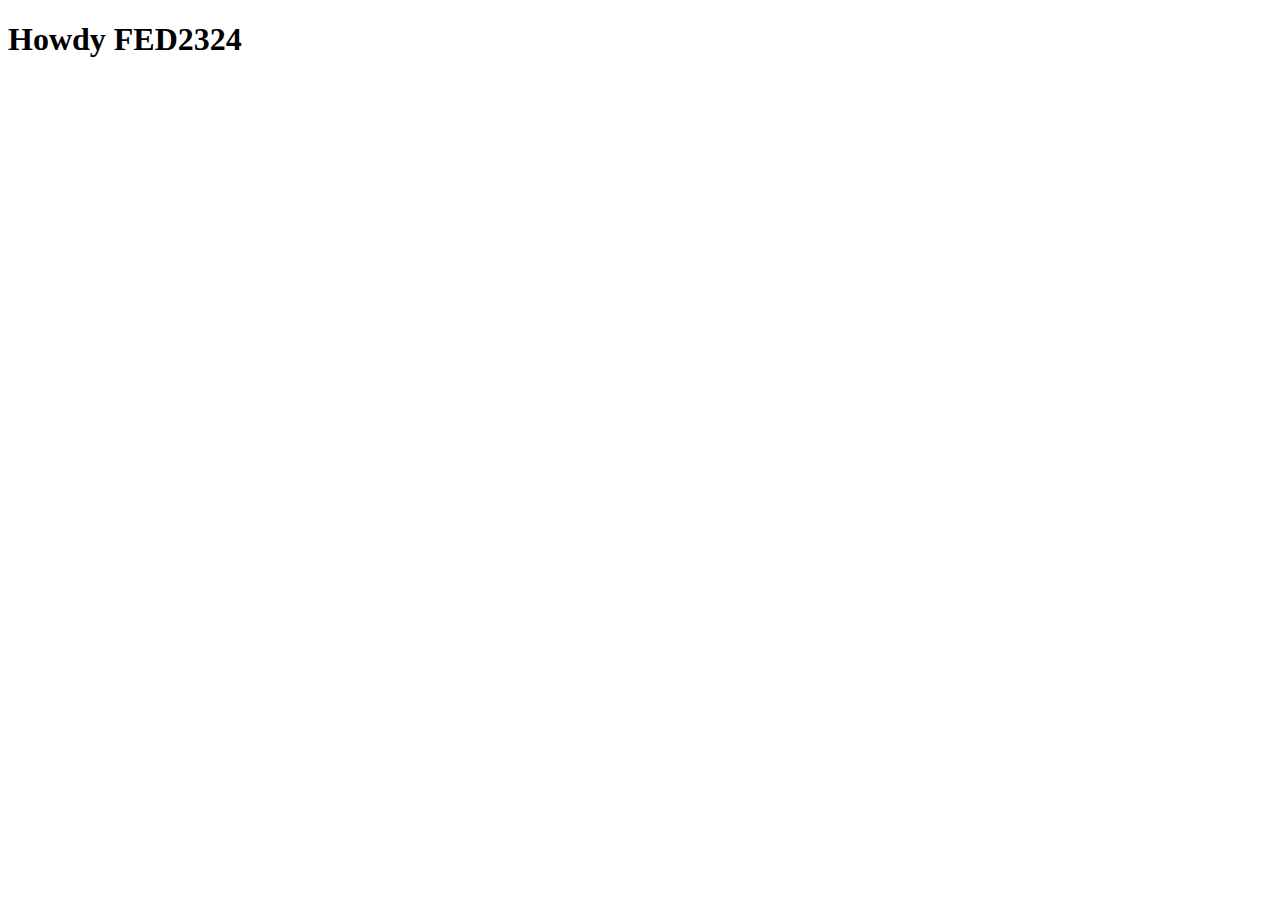
==== index.html @ 1ab94b8b "Add files via upload" ====
<!DOCTYPE html>
<html lang="nl">
	
<head>
	<meta charset="UTF-8">
	<meta name="author" content="jouw naam">
	<meta name="viewport" content="width=device-width, initial-scale=1">
	
	<title>Howdy FED2324</title>
	
	<link href="styles/style.css" rel="stylesheet">
	<link rel="icon" type="image/svg+xml" href="images/favicon.svg">
</head>

<body>
	<h1>Howdy FED2324</h1>

	<script defer src="scripts/script.js"></script>
</body>
	
</html>
---- styles/style.css ----
/**************/
/* CSS REMEDY */
/**************/
*, *::after, *::before {
  box-sizing:border-box;  
}






/*********************/
/* CUSTOM PROPERTIES */
/*********************/
:root {
	/* startje */
	--color-text:#111;
	--color-background:#eee;
}





/****************/
/* JOUW STYLING */
/****************/

/* jouw code */
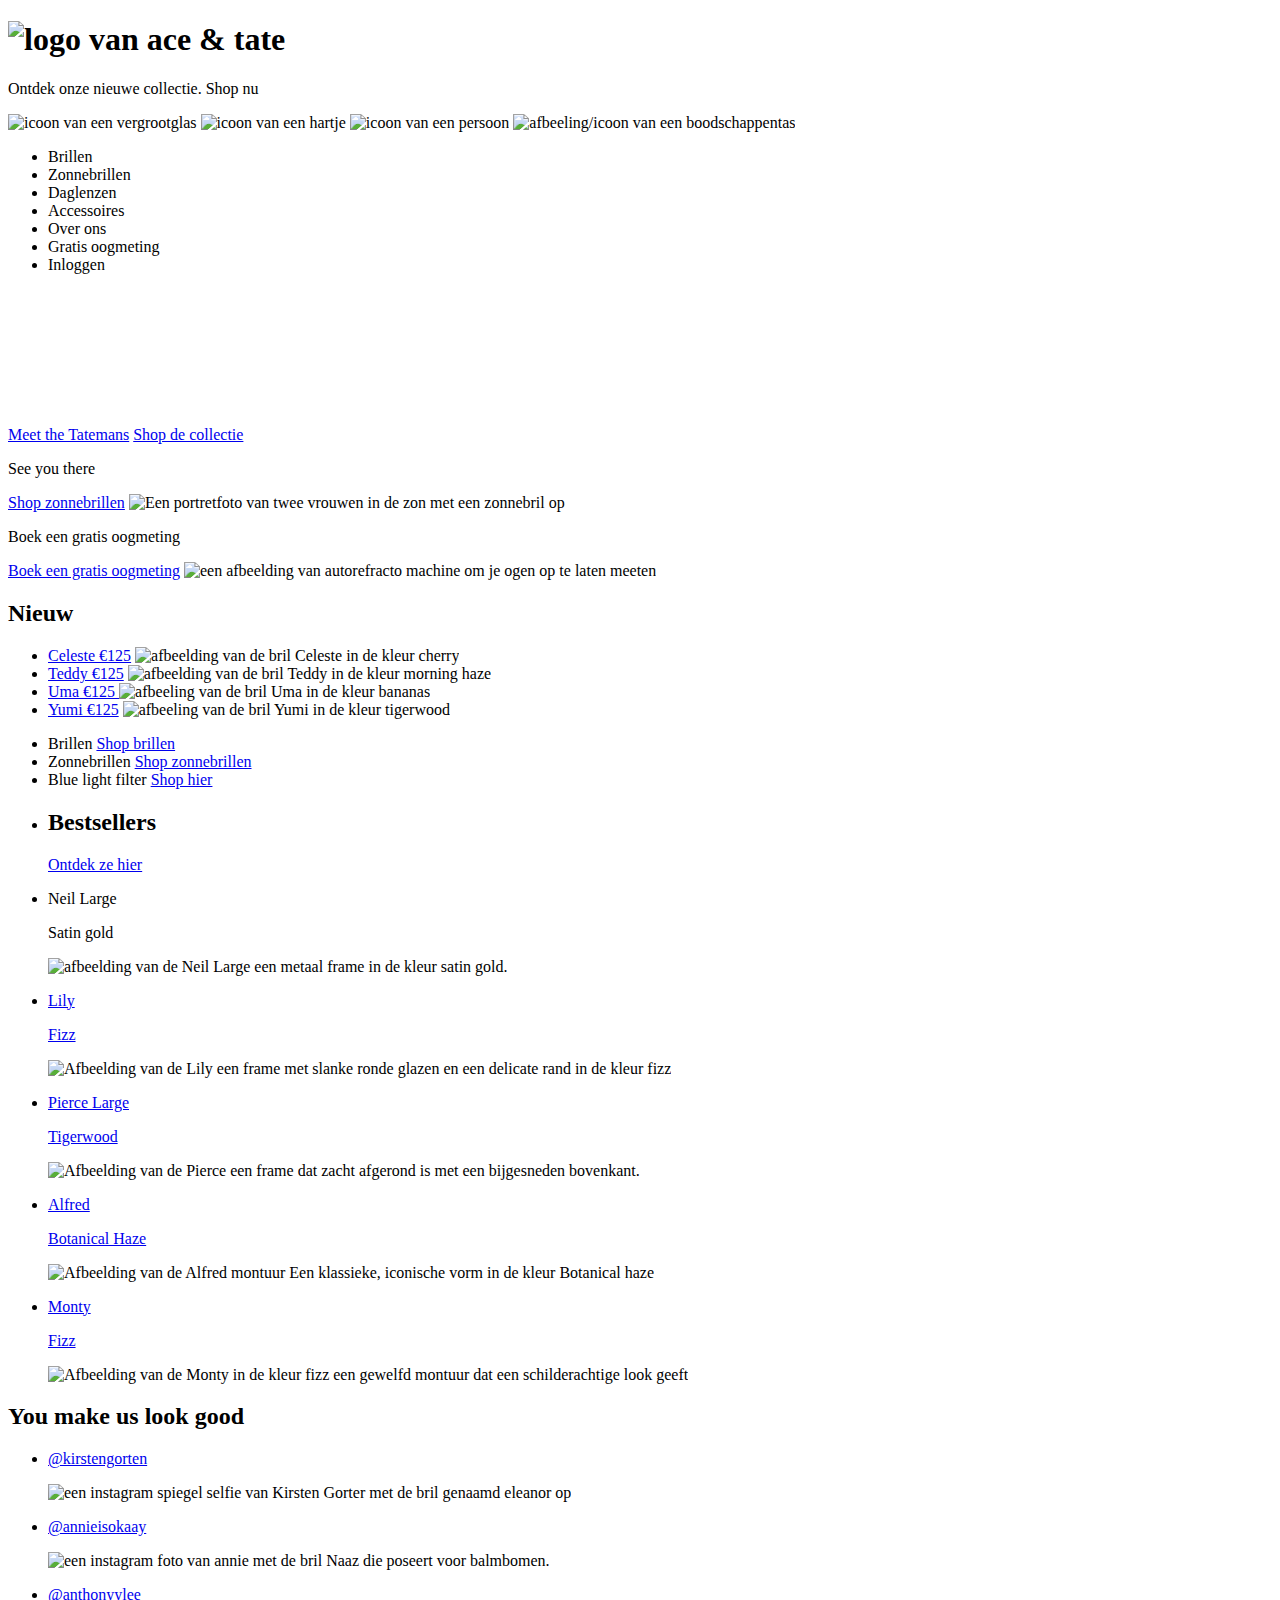
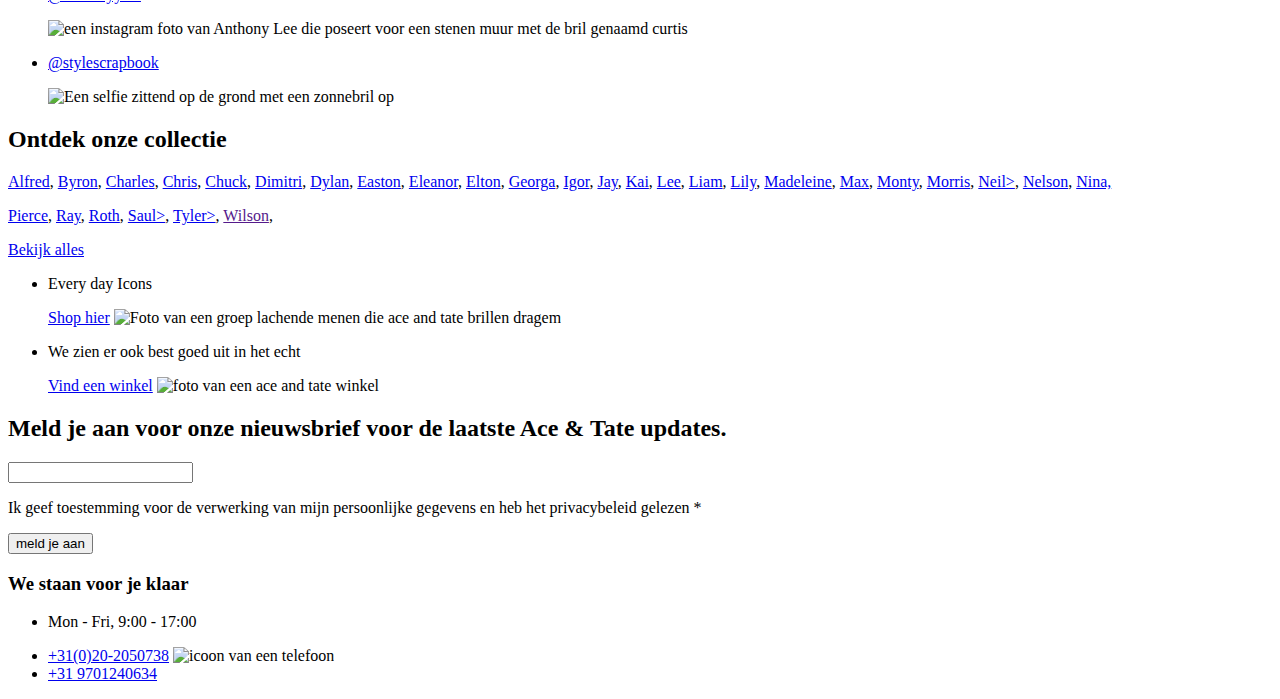
==== commit 4a58c7bd: "Add files via upload" ====
--- a/index.html
+++ b/index.html
@@ -6,15 +6,271 @@
 	<meta name="author" content="jouw naam">
 	<meta name="viewport" content="width=device-width, initial-scale=1">
 	
-	<title>Howdy FED2324</title>
+	<title>Ace & Tate </title>
 	
 	<link href="styles/style.css" rel="stylesheet">
-	<link rel="icon" type="image/svg+xml" href="images/favicon.svg">
+
 </head>
 
 <body>
-	<h1>Howdy FED2324</h1>
-
+
+	<header>
+
+		<h1 aria-label="welkom op de homepaina van de ace and tate"> 
+			<img src="images/Logo.svg" alt="logo van ace & tate"></h1>
+		<p> Ontdek onze nieuwe collectie. Shop nu</p>
+		<img src="images/iconmonstr-magnifier-lined.svg" alt="icoon van een vergrootglas">
+		<img src="images/iconmonstr-heart-lined.svg" alt="icoon van een hartje">
+		<img src="images/iconmonstr-user-5.svg" alt="icoon van een persoon">
+		<img src="images/iconmonstr-shopping-bag-14.svg" alt="afbeeling/icoon van een boodschappentas">
+<nav>
+	<ul>
+		<li>Brillen</li>
+		<li>Zonnebrillen</li>
+		<li>Daglenzen</li>
+		<li>Accessoires</li>
+		<li>Over ons</li>
+		<li>Gratis oogmeting</li>
+		<li>Inloggen</li>
+	</ul>
+</nav>
+
+ <!--Hier stopt de header-->
+</header>
+
+
+
+ <!--Vanaf hier begint de main-->
+<main>
+  
+<!--section tijd voor een nieuwe bril-->
+
+	<section>
+<a href="meetthetatemans">Meet the Tatemans</a>
+	<a href="shopdecollectie">Shop de collectie</a>
+	<video src="https://images.aceandtate.com/video/upload/vc_h264:baseline:3.1/q_auto:good,c_limit/v1724859334/Title_Sequence_9-16_3_zxyukh.mp4#t=0.5" alt="video clip van een introductie van de nieuwe seizoens collectie. Maak kennis met de familie tatemans die de nieuwe brillen collectie draagt van ace and tate. Maak kennis met Willem dat is de grandfather, Yumi is dochter, Billie de zoon, Teddy is de ex en Celeste de moeder. De brillen zijn vernoemd naar de namen van de familie."></video>
+	</section>
+
+	<section>
+<p> See you there</p>
+<a href="shopzonnebrillen">Shop zonnebrillen</a>
+<img src="https://ctfassets.aceandtate.com/cdn-cgi/image/fit=scale-down,quality=75,width=750/utaji99zkvj6/Xyzm01VqnaQ1vBoL4VOCA/c0923c4379a302c67666ff9b69bf4730/DESKTOP___Homepage_Marketing_Banner__1_.png" alt="Een portretfoto van twee vrouwen in de zon met een zonnebril op ">
+<p>Boek een gratis oogmeting</p>
+<a href="boekeengratisoogmeting">Boek een gratis oogmeting</a>
+<img src="https://ctfassets.aceandtate.com/cdn-cgi/image/fit=scale-down,quality=75,width=750/utaji99zkvj6/65G4I3HRdmJiYZxzNwKFDU/963d40227cbb369fa7e81d80e9329021/Battersea_Power_Station_-_Store_Photography_2.png" alt="een afbeelding van autorefracto machine om je ogen op te laten meeten">
+	</section>
+<section>
+	<h2>Nieuw</h2>
+	<ul>
+		<li>
+			<a href="Celeste"> Celeste €125</a> 
+			<img src="https://images.aceandtate.com/image/upload/c_fill,…e/products/18066/original/Celeste-cherry-flat.jpg" alt="afbeelding van de bril Celeste in de kleur cherry">
+		</li>
+		<li> 
+			<a href="Teddy">Teddy €125</a>
+			<img src="https://images.aceandtate.com/image/upload/c_fill,…oducts/18112/original/Teddy-morning-haze-flat.jpg" alt="afbeelding van de bril Teddy in de kleur morning haze">
+		</li>
+
+		<li>
+			<a href="Uma">Uma €125 </a>
+		<img src="	https://images.aceandtate.com/image/upload/c_fill,…pree/products/18023/original/Uma-bananas-flat.jpg" alt="afbeeling van de bril Uma in de kleur bananas">
+		</li>
+
+		<li>
+			<a href="Yumi">Yumi €125</a> 
+			<img src="	https://images.aceandtate.com/image/upload/c_fill,…e/products/18084/original/Yumi-tigerwood-flat.jpg" alt="afbeeling van de bril Yumi in de kleur tigerwood">
+		</li>
+	</ul>
+</section>
+
+
+<section>
+
+<ul>
+	<li>Brillen
+		<a href="shop brillen"> Shop brillen</a>
+	</li>
+	<li>Zonnebrillen
+		<a href="shop zonnebrillen">Shop zonnebrillen</a>
+	</li>
+	<li>Blue light filter
+<a href="Shophier">Shop hier</a>
+	</li>
+</ul>
+</section>
+
+<section>
+
+<ul>
+	<li>
+		<h2>Bestsellers</h2>
+		<a href="#"><p>Ontdek ze hier</p></a>
+	</li>
+
+	<li> 
+		<a href="#"></a> <p>Neil Large</p>
+		<p>Satin gold</p>
+		<img src="https://ctfassets.aceandtate.com/cdn-cgi/image/fit=scale-down,quality=75,width=2048/utaji99zkvj6/6G1VRRCrQPbOnFgfxtw0BH/484390c2653675f856ee53b7cc12b738/5.png" alt="afbeelding van de Neil Large een metaal frame in de kleur satin gold."></li>
+	
+		<li>
+			<a href="#"> 
+				<p>Lily </p>
+				<p>Fizz</p>
+			</a>
+			<img src="https://ctfassets.aceandtate.com/cdn-cgi/image/fit=scale-down,quality=75,width=2048/utaji99zkvj6/7lK8M3xI4A4AXUKoMHkwIX/f3b22176a09f0fd1010e2fbe06d48a19/roth-fizz-flat_1.png" alt="Afbeelding van de Lily een frame met slanke ronde glazen en een delicate rand in de kleur fizz">
+		</li>
+
+		<li>
+			<a href="#">
+				<p>Pierce Large</p>
+				<p>Tigerwood</p>
+			</a>
+			<img src="https://ctfassets.aceandtate.com/cdn-cgi/image/fit=scale-down,quality=75,width=2048/utaji99zkvj6/2VnCk7pi0Db4iorMDqu4ez/89d046ab4c383da90eaea5e1142bdffd/3__5_.png" 
+			alt="Afbeelding van de Pierce een frame dat zacht afgerond is met een bijgesneden bovenkant. ">
+		</li>
+
+		<li>
+			<a href="#">
+				<p>Alfred</p>
+				<p>Botanical Haze</p>
+			</a>
+			<img src="https://ctfassets.aceandtate.com/cdn-cgi/image/fit=scale-down,quality=75,width=2048/utaji99zkvj6/6uaj6RTJI8HbY0ICYxz0dk/26142c671bdc8dc2e7914eb35470a68f/frame_image__2_.png" 
+			alt="Afbeelding van de Alfred montuur Een klassieke, iconische vorm in de kleur Botanical haze">
+			
+		</li>
+
+		<li> <a href="#">
+			<p>Monty</p>
+			<p>Fizz</p>
+		</a>
+<img src="https://ctfassets.aceandtate.com/cdn-cgi/image/fit=scale-down,quality=75,width=2048/utaji99zkvj6/68FICkLHQwS8jrUHsQXjKj/585d350bc25a2724fefdeeb1a5e3faa7/monty-fizz-sun-flat_1.png"
+ alt="Afbeelding van de Monty in de kleur fizz een gewelfd montuur dat een schilderachtige look geeft">
+	</li>
+</ul>
+
+</section>
+
+<section>
+<h2>You make us look good</h2>
+<ul>
+	<li>
+		<a href="#">
+			<p>@kirstengorten</p>
+		</a>
+		<img src="https://ctfassets.aceandtate.com/cdn-cgi/image/fit=scale-down,quality=75,width=2048/utaji99zkvj6/M2knd1UffkCpAojZARpdk/6eeef69d38e64f2dd0ba05f8c5fa813f/_kirstengorter.jpg" 
+		alt="een instagram spiegel selfie van Kirsten Gorter met de bril genaamd eleanor op">
+	</li>
+	<li> <a href="#">
+		<p>@annieisokaay</p>
+		</a>
+		<img src="https://ctfassets.aceandtate.com/cdn-cgi/image/fit=scale-down,quality=75,width=2048/utaji99zkvj6/4Qut48MlZahzEkU20hhnMH/2f9b135a60341a85e629e8d1c4686124/E7DA2424-A447-445E-BFC8-F2BE0366AF96-514-000000992BCE0C6F.JPG" alt="een instagram foto van annie met de bril Naaz die poseert voor balmbomen. ">
+	</li>
+
+	<li>
+		<a href="#">
+			<p>@anthonyylee</p>
+		</a>
+		<img src="https://ctfassets.aceandtate.com/cdn-cgi/image/fit=scale-down,quality=75,width=2048/utaji99zkvj6/3Z4xVSkmZnXUcxllMIFqpv/eff8ed8ad8715381026fac9a915d7184/_anthnyylee.jpg" 
+		alt="een instagram foto van Anthony Lee die poseert voor een stenen muur met de bril genaamd curtis">
+	</li>
+	<li>
+		<a href="#">
+			<p>@stylescrapbook</p>
+		</a>
+		<img src="https://ctfassets.aceandtate.com/cdn-cgi/image/fit=scale-down,quality=75,width=2048/utaji99zkvj6/6uwaHSOe6ZvBlRbtf2mKyQ/9527d97b646086e2eb5344be42bd4bf3/ANNA8.JPG" 
+		alt="Een selfie  zittend op de grond met een zonnebril op">
+	</li>
+</ul>
+</section>
+
+<h2>Ontdek onze collectie</h2>
+
+<a href="#"> Alfred</a>,
+<a href="#">Byron</a>,
+<a href="#">Charles</a>,
+<a href="#"> Chris</a>,
+<a href="#"> Chuck</a>,
+<a href="#">Dimitri</a>,
+<a href="#">Dylan</a>,
+<a href="#">Easton</a>,
+<a href="#">Eleanor</a>,
+<a href="#">Elton</a>,
+<a href="#">Georga</a>,
+<a href="#">Igor</a>,
+<a href="#">Jay</a>,
+<a href="#">Kai</a>,
+<a href="#">Lee</a>,
+<a href="#">Liam</a>,
+<a href="#">Lily</a>,
+<a href="#">Madeleine</a>,
+<a href="#">Max</a>,
+<a href="#">Monty</a>,
+<a href="#">Morris</a>,
+<a href="#">Neil></a>,
+<a href="#">Nelson</a>,
+<a href="#">Nina,</p></a>
+<a href="#">Pierce</a>,
+<a href="#">Ray</a>,
+<a href="#">Roth</a>,
+<a href="#">Saul></a>,
+<a href="#">Tyler></a>,
+<a href="">Wilson</a>,
+</p>
+
+<a href="#"> 
+	<p>Bekijk alles</p>
+</a>
+
+<section>
+
+	<ul>
+		<li>
+<p>Every day Icons</p>
+<a href="#">Shop hier</a>
+<img src="https://ctfassets.aceandtate.com/cdn-cgi/image/fit=scale-down,quality=75,width=2048/utaji99zkvj6/OzDFRppG3CMI7TVw7cALq/d232d0ebb3ad4e603f66603ad8b5e292/Frame_34693__1_.png" 
+alt="Foto van een groep lachende menen die ace and tate brillen dragem ">
+</li>
+
+<li>
+<p>We zien er ook best goed uit in het echt</p>
+<a href="#">Vind een winkel</a>
+<img src="https://ctfassets.aceandtate.com/cdn-cgi/image/fit=scale-down,quality=75,width=2048/utaji99zkvj6/6dMGJP8Zw0rEPrthMwaCVk/61ec320b2a7b6df7f3a6a07b345fa6f6/JPG_300dpi-Ace_Tate_-_Borough_Yard_19.04_1.png" 
+alt="foto van een ace and tate winkel">
+</li>
+</ul> 
+</section>
+
+<section>
+	<h2>Meld je aan voor onze nieuwsbrief voor de laatste Ace & Tate updates. </h2>
+
+<form action="#"></form>
+<label for="email"></label>
+<input type="Enter your email address">
+<p>Ik geef toestemming voor de verwerking van mijn persoonlijke gegevens en heb het privacybeleid gelezen *</p>
+<button type="submit">meld je aan</button>
+</section>
+
+</main>
+
+<footer>
+	<h3>We staan voor je klaar</h3>
+
+<ul>
+	<li>
+		<p>Mon - Fri, 9:00 - 17:00</p>
+	</li>
+
+<li>
+	<a href="#">+31(0)20-2050738</a>
+	<img src="images/iconmonstr-phone-thin.svg" alt="icoon van een telefoon">
+</li>
+<li>
+	<a href="#">+31 9701240634</a>
+	<img src="images/" alt="">
+</li>
+
+</ul>
+</footer>
 	<script defer src="scripts/script.js"></script>
 </body>
 	
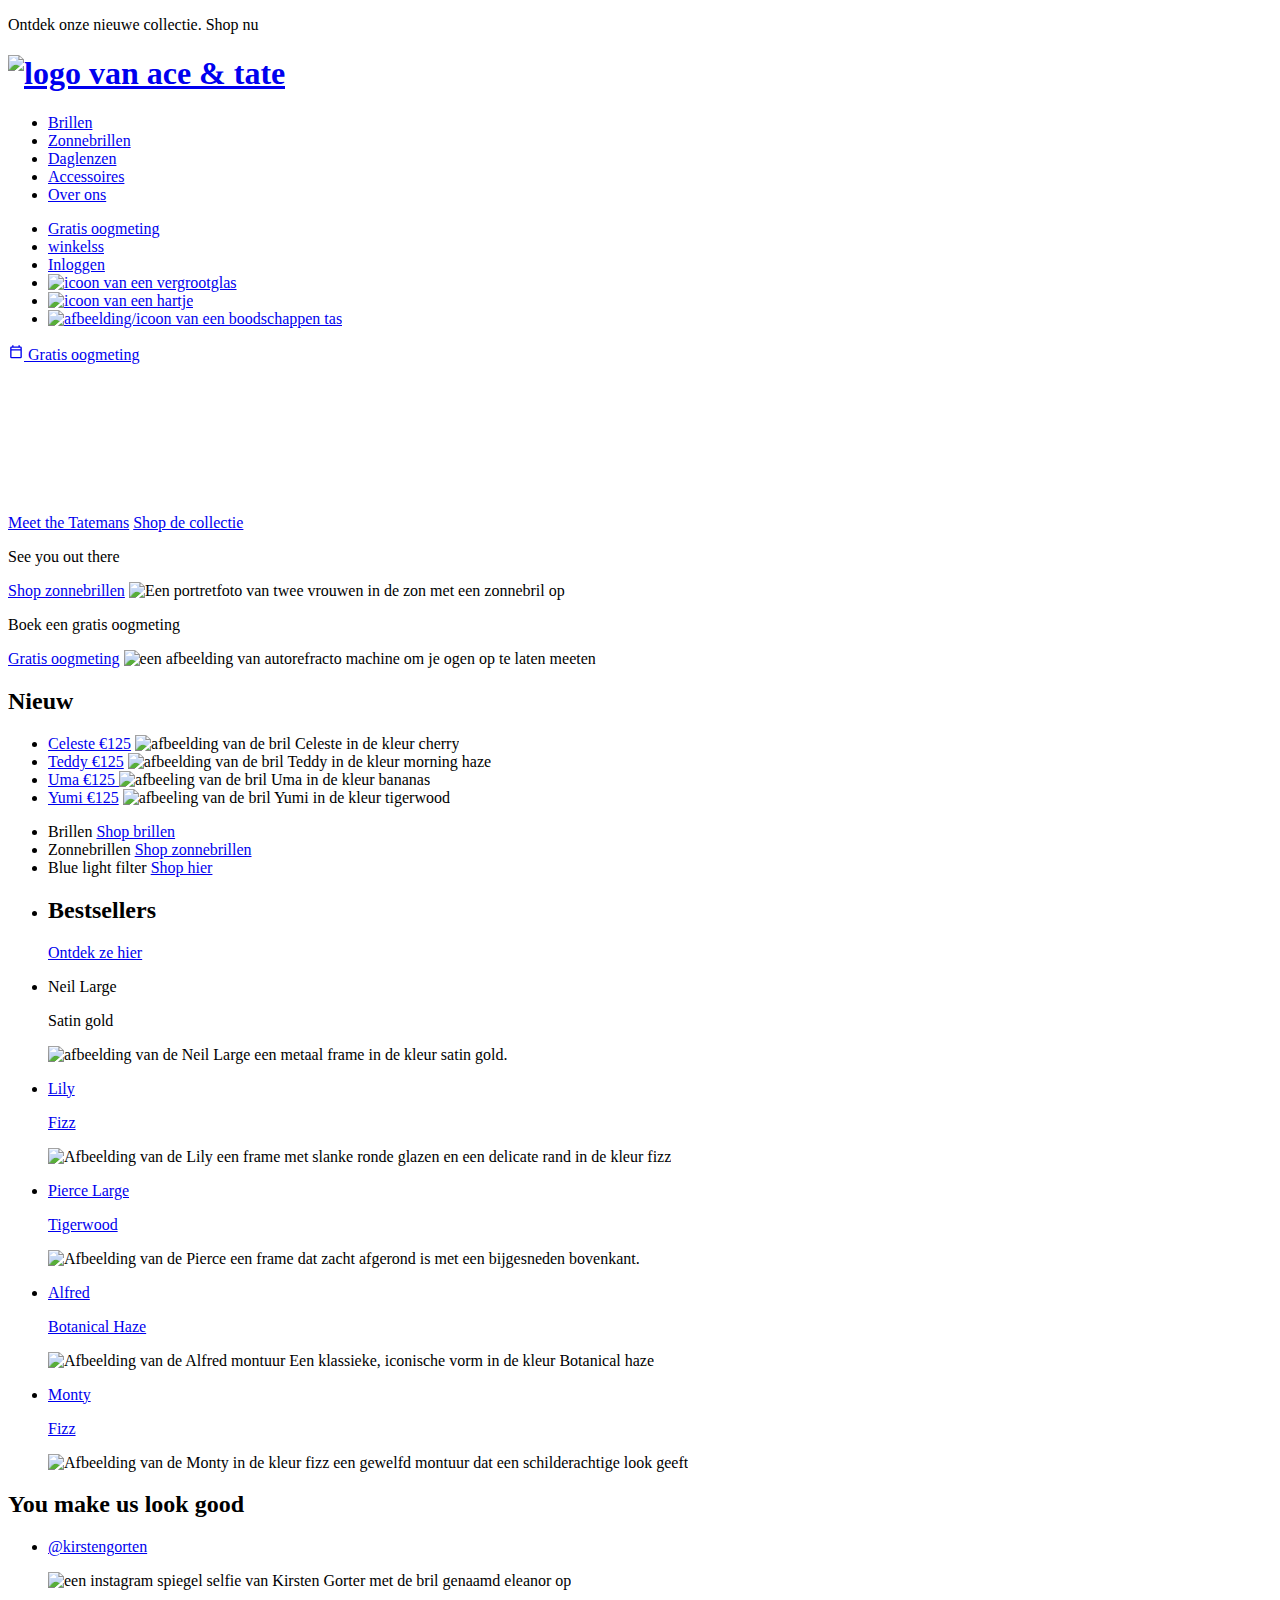
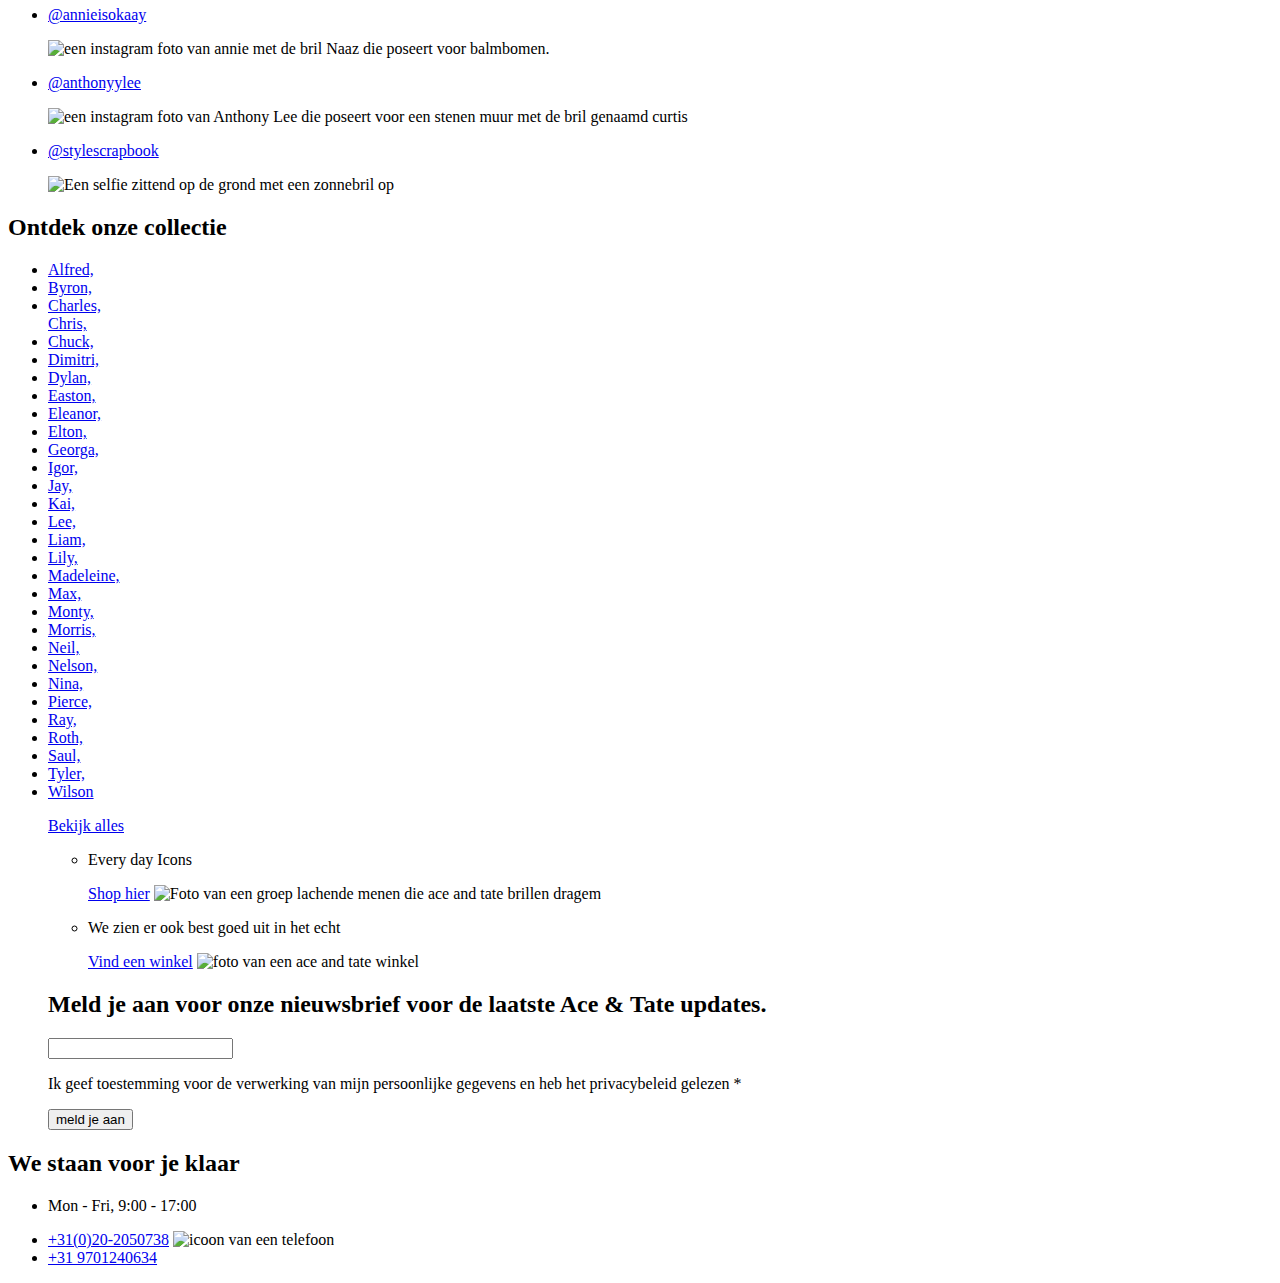
==== commit 56f84438: "Add files via upload" ====
--- a/index.html
+++ b/index.html
@@ -1,151 +1,163 @@
 <!DOCTYPE html>
 <html lang="nl">
-	
+    
 <head>
-	<meta charset="UTF-8">
-	<meta name="author" content="jouw naam">
-	<meta name="viewport" content="width=device-width, initial-scale=1">
-	
-	<title>Ace & Tate </title>
-	
-	<link href="styles/style.css" rel="stylesheet">
+    <meta charset="UTF-8">
+    <meta name="author" content="jouw naam">
+    <meta name="viewport" content="width=device-width, initial-scale=1">
+    
+    <title>Ace & Tate </title>
+    
+    <link href="styles/style.css" rel="stylesheet">
 
 </head>
-
+ 
 <body>
 
-	<header>
-
-		<h1 aria-label="welkom op de homepaina van de ace and tate"> 
-			<img src="images/Logo.svg" alt="logo van ace & tate"></h1>
-		<p> Ontdek onze nieuwe collectie. Shop nu</p>
-		<img src="images/iconmonstr-magnifier-lined.svg" alt="icoon van een vergrootglas">
-		<img src="images/iconmonstr-heart-lined.svg" alt="icoon van een hartje">
-		<img src="images/iconmonstr-user-5.svg" alt="icoon van een persoon">
-		<img src="images/iconmonstr-shopping-bag-14.svg" alt="afbeeling/icoon van een boodschappentas">
-<nav>
-	<ul>
-		<li>Brillen</li>
-		<li>Zonnebrillen</li>
-		<li>Daglenzen</li>
-		<li>Accessoires</li>
-		<li>Over ons</li>
-		<li>Gratis oogmeting</li>
-		<li>Inloggen</li>
-	</ul>
-</nav>
-
- <!--Hier stopt de header-->
+    <header>
+
+        <p>Ontdek onze nieuwe collectie. Shop nu</p>
+    <nav>
+       
+        <a href="#">
+            <h1 aria-label="welkom op de homepage van ace and tate">
+                <img src="images/Logo.svg" alt="logo van ace & tate">
+            </h1>
+        </a>
+
+        <ul>
+            <li><a href="#">Brillen</a></li>
+            <li><a href="#">Zonnebrillen</a></li>
+            <li><a href="#">Daglenzen</a></li>
+            <li><a href="#">Accessoires</a></li>
+            <li><a href="#">Over ons</a></li>
+           
+        </ul>
+
+        <ul>
+            <li><a href="#">Gratis oogmeting</a></li>
+            <li><a href="#">winkelss</a></li>
+            <li><a href="#">Inloggen</a></li>
+            <li><a href="#"><img src="images/iconmonstr-magnifier-lined.svg" alt="icoon van een vergrootglas"></a></li>
+            <li><a href="#"><img src="images/iconmonstr-heart-lined.svg" alt="icoon van een hartje"></a></li>
+            <li><a href="#"><img src="images/iconmonstr-shopping-bag-14.svg" alt="afbeelding/icoon van een boodschappen tas"></a></li>
+        </ul>
+    </nav>
 </header>
 
 
-
- <!--Vanaf hier begint de main-->
 <main>
-  
-<!--section tijd voor een nieuwe bril-->
-
-	<section>
-<a href="meetthetatemans">Meet the Tatemans</a>
-	<a href="shopdecollectie">Shop de collectie</a>
-	<video src="https://images.aceandtate.com/video/upload/vc_h264:baseline:3.1/q_auto:good,c_limit/v1724859334/Title_Sequence_9-16_3_zxyukh.mp4#t=0.5" alt="video clip van een introductie van de nieuwe seizoens collectie. Maak kennis met de familie tatemans die de nieuwe brillen collectie draagt van ace and tate. Maak kennis met Willem dat is de grandfather, Yumi is dochter, Billie de zoon, Teddy is de ex en Celeste de moeder. De brillen zijn vernoemd naar de namen van de familie."></video>
-	</section>
-
-	<section>
-<p> See you there</p>
-<a href="shopzonnebrillen">Shop zonnebrillen</a>
-<img src="https://ctfassets.aceandtate.com/cdn-cgi/image/fit=scale-down,quality=75,width=750/utaji99zkvj6/Xyzm01VqnaQ1vBoL4VOCA/c0923c4379a302c67666ff9b69bf4730/DESKTOP___Homepage_Marketing_Banner__1_.png" alt="Een portretfoto van twee vrouwen in de zon met een zonnebril op ">
-<p>Boek een gratis oogmeting</p>
-<a href="boekeengratisoogmeting">Boek een gratis oogmeting</a>
-<img src="https://ctfassets.aceandtate.com/cdn-cgi/image/fit=scale-down,quality=75,width=750/utaji99zkvj6/65G4I3HRdmJiYZxzNwKFDU/963d40227cbb369fa7e81d80e9329021/Battersea_Power_Station_-_Store_Photography_2.png" alt="een afbeelding van autorefracto machine om je ogen op te laten meeten">
-	</section>
-<section>
-	<h2>Nieuw</h2>
-	<ul>
-		<li>
-			<a href="Celeste"> Celeste €125</a> 
-			<img src="https://images.aceandtate.com/image/upload/c_fill,…e/products/18066/original/Celeste-cherry-flat.jpg" alt="afbeelding van de bril Celeste in de kleur cherry">
-		</li>
-		<li> 
-			<a href="Teddy">Teddy €125</a>
-			<img src="https://images.aceandtate.com/image/upload/c_fill,…oducts/18112/original/Teddy-morning-haze-flat.jpg" alt="afbeelding van de bril Teddy in de kleur morning haze">
-		</li>
-
-		<li>
-			<a href="Uma">Uma €125 </a>
-		<img src="	https://images.aceandtate.com/image/upload/c_fill,…pree/products/18023/original/Uma-bananas-flat.jpg" alt="afbeeling van de bril Uma in de kleur bananas">
-		</li>
-
-		<li>
-			<a href="Yumi">Yumi €125</a> 
-			<img src="	https://images.aceandtate.com/image/upload/c_fill,…e/products/18084/original/Yumi-tigerwood-flat.jpg" alt="afbeeling van de bril Yumi in de kleur tigerwood">
-		</li>
-	</ul>
-</section>
-
-
-<section>
-
-<ul>
-	<li>Brillen
-		<a href="shop brillen"> Shop brillen</a>
-	</li>
-	<li>Zonnebrillen
-		<a href="shop zonnebrillen">Shop zonnebrillen</a>
-	</li>
-	<li>Blue light filter
+
+<section>
+        <a href="#"><svg width="1em" height="1em" viewBox="0 0 24 24" fill="none" xmlns="http://www.w3.org/2000/svg"><path fill-rule="evenodd" clip-rule="evenodd" d="M8.266 1.734H6.28v2.032h-.998a2 2 0 0 0-2 2v13.566a2 2 0 0 0 2 2h13.434a2 2 0 0 0 2-2V5.766a2 2 0 0 0-2-2h-1.014V1.734H15.72v2.032H8.266V1.734ZM5.283 5.766h13.434v2H5.283v-2Zm0 4v9.566h13.434V9.766H5.283Z" fill="currentColor"></path></svg>    Gratis oogmeting</a>
+      
+        <video loop playsinline style="width:100%; height:100%; display:block" preload="metadata" autoplay muted>
+            <source src="https://images.aceandtate.com/video/upload/vc_h264:baseline:3.1/q_auto:good,c_limit/v1724859359/Title_Sequence-_pg1hew.mp4#t=0.5" type="video/mp4">
+            <source src="https://images.aceandtate.com/video/upload/vc_h265:baseline:3.1/q_auto:good,c_limit/v1724859359/Title_Sequence-_pg1hew.mp4#t=0.5" type="video/mp4">
+            <source src="https://images.aceandtate.com/video/upload/vc_vp9:baseline:3.1/q_auto:good,c_limit/v1724859359/Title_Sequence-_pg1hew.mp4#t=0.5" type="video/mp4">
+        </video>
+        <a href="#">Meet the Tatemans</a>
+        <a href="#">Shop de collectie</a>
+</section>
+
+
+
+
+<section>
+        <p> See you out there</p>
+        <a href="shopzonnebrillen">Shop zonnebrillen</a>
+        <img src="https://ctfassets.aceandtate.com/cdn-cgi/image/fit=scale-down,quality=75,width=750/utaji99zkvj6/Xyzm01VqnaQ1vBoL4VOCA/c0923c4379a302c67666ff9b69bf4730/DESKTOP___Homepage_Marketing_Banner__1_.png" alt="Een portretfoto van twee vrouwen in de zon met een zonnebril op ">
+        <p> Boek een gratis oogmeting</p>
+        <a href="boekeengratisoogmeting">Gratis oogmeting</a>
+        <img src="https://ctfassets.aceandtate.com/cdn-cgi/image/fit=scale-down,quality=75,width=750/utaji99zkvj6/65G4I3HRdmJiYZxzNwKFDU/963d40227cbb369fa7e81d80e9329021/Battersea_Power_Station_-_Store_Photography_2.png" alt="een afbeelding van autorefracto machine om je ogen op te laten meeten">
+</section>
+
+<section>
+    <h2>Nieuw</h2>
+    <ul>
+        <li>
+            <a href="Celeste"> Celeste €125</a> 
+            <img src="https://images.aceandtate.com/image/upload/c_fill,…e/products/18066/original/Celeste-cherry-flat.jpg" alt="afbeelding van de bril Celeste in de kleur cherry">
+        </li>
+        <li> 
+            <a href="Teddy">Teddy €125</a>
+            <img src="https://images.aceandtate.com/image/upload/c_fill,…oducts/18112/original/Teddy-morning-haze-flat.jpg" alt="afbeelding van de bril Teddy in de kleur morning haze">
+        </li>
+
+        <li>
+            <a href="Uma">Uma €125 </a>
+            <img src="  https://images.aceandtate.com/image/upload/c_fill,…pree/products/18023/original/Uma-bananas-flat.jpg" alt="afbeeling van de bril Uma in de kleur bananas">
+        </li>
+
+        <li>
+            <a href="Yumi">Yumi €125</a> 
+            <img src="  https://images.aceandtate.com/image/upload/c_fill,…e/products/18084/original/Yumi-tigerwood-flat.jpg" alt="afbeeling van de bril Yumi in de kleur tigerwood">
+        </li>
+    </ul>
+</section>
+
+
+<section>
+<ul>
+    <li>Brillen
+        <a href="shop brillen"> Shop brillen</a>
+    </li>
+    <li>Zonnebrillen
+        <a href="shop zonnebrillen">Shop zonnebrillen</a>
+    </li>
+    <li>Blue light filter
 <a href="Shophier">Shop hier</a>
-	</li>
+    </li>
 </ul>
 </section>
 
 <section>
-
-<ul>
-	<li>
-		<h2>Bestsellers</h2>
-		<a href="#"><p>Ontdek ze hier</p></a>
-	</li>
-
-	<li> 
-		<a href="#"></a> <p>Neil Large</p>
-		<p>Satin gold</p>
-		<img src="https://ctfassets.aceandtate.com/cdn-cgi/image/fit=scale-down,quality=75,width=2048/utaji99zkvj6/6G1VRRCrQPbOnFgfxtw0BH/484390c2653675f856ee53b7cc12b738/5.png" alt="afbeelding van de Neil Large een metaal frame in de kleur satin gold."></li>
-	
-		<li>
-			<a href="#"> 
-				<p>Lily </p>
-				<p>Fizz</p>
-			</a>
-			<img src="https://ctfassets.aceandtate.com/cdn-cgi/image/fit=scale-down,quality=75,width=2048/utaji99zkvj6/7lK8M3xI4A4AXUKoMHkwIX/f3b22176a09f0fd1010e2fbe06d48a19/roth-fizz-flat_1.png" alt="Afbeelding van de Lily een frame met slanke ronde glazen en een delicate rand in de kleur fizz">
-		</li>
-
-		<li>
-			<a href="#">
-				<p>Pierce Large</p>
-				<p>Tigerwood</p>
-			</a>
-			<img src="https://ctfassets.aceandtate.com/cdn-cgi/image/fit=scale-down,quality=75,width=2048/utaji99zkvj6/2VnCk7pi0Db4iorMDqu4ez/89d046ab4c383da90eaea5e1142bdffd/3__5_.png" 
-			alt="Afbeelding van de Pierce een frame dat zacht afgerond is met een bijgesneden bovenkant. ">
-		</li>
-
-		<li>
-			<a href="#">
-				<p>Alfred</p>
-				<p>Botanical Haze</p>
-			</a>
-			<img src="https://ctfassets.aceandtate.com/cdn-cgi/image/fit=scale-down,quality=75,width=2048/utaji99zkvj6/6uaj6RTJI8HbY0ICYxz0dk/26142c671bdc8dc2e7914eb35470a68f/frame_image__2_.png" 
-			alt="Afbeelding van de Alfred montuur Een klassieke, iconische vorm in de kleur Botanical haze">
-			
-		</li>
-
-		<li> <a href="#">
-			<p>Monty</p>
-			<p>Fizz</p>
-		</a>
-<img src="https://ctfassets.aceandtate.com/cdn-cgi/image/fit=scale-down,quality=75,width=2048/utaji99zkvj6/68FICkLHQwS8jrUHsQXjKj/585d350bc25a2724fefdeeb1a5e3faa7/monty-fizz-sun-flat_1.png"
+<ul>
+    <li>
+        <h2>Bestsellers</h2>
+        <a href="#"><p>Ontdek ze hier</p></a>
+    </li>
+
+    <li> 
+        <a href="#"></a> <p>Neil Large</p>
+        <p>Satin gold</p>
+        <img src="https://ctfassets.aceandtate.com/cdn-cgi/image/fit=scale-down,quality=75,width=2048/utaji99zkvj6/6G1VRRCrQPbOnFgfxtw0BH/484390c2653675f856ee53b7cc12b738/5.png" alt="afbeelding van de Neil Large een metaal frame in de kleur satin gold."></li>
+    
+        <li>
+            <a href="#"> 
+                <p>Lily </p>
+                <p>Fizz</p>
+            </a>
+            <img src="https://ctfassets.aceandtate.com/cdn-cgi/image/fit=scale-down,quality=75,width=2048/utaji99zkvj6/7lK8M3xI4A4AXUKoMHkwIX/f3b22176a09f0fd1010e2fbe06d48a19/roth-fizz-flat_1.png" alt="Afbeelding van de Lily een frame met slanke ronde glazen en een delicate rand in de kleur fizz">
+        </li>
+
+        <li>
+            <a href="#">
+                <p>Pierce Large</p>
+                <p>Tigerwood</p>
+            </a>
+            <img src="https://ctfassets.aceandtate.com/cdn-cgi/image/fit=scale-down,quality=75,width=2048/utaji99zkvj6/2VnCk7pi0Db4iorMDqu4ez/89d046ab4c383da90eaea5e1142bdffd/3__5_.png" 
+            alt="Afbeelding van de Pierce een frame dat zacht afgerond is met een bijgesneden bovenkant. ">
+        </li>
+
+        <li>
+            <a href="#">
+                <p>Alfred</p>
+                <p>Botanical Haze</p>
+            </a>
+            <img src="https://ctfassets.aceandtate.com/cdn-cgi/image/fit=scale-down,quality=75,width=2048/utaji99zkvj6/6uaj6RTJI8HbY0ICYxz0dk/26142c671bdc8dc2e7914eb35470a68f/frame_image__2_.png" 
+            alt="Afbeelding van de Alfred montuur Een klassieke, iconische vorm in de kleur Botanical haze">
+            
+        </li>
+
+        <li> 
+            <a href="#">
+            <p>Monty</p>
+            <p>Fizz</p>
+            </a>
+        <img src="https://ctfassets.aceandtate.com/cdn-cgi/image/fit=scale-down,quality=75,width=2048/utaji99zkvj6/68FICkLHQwS8jrUHsQXjKj/585d350bc25a2724fefdeeb1a5e3faa7/monty-fizz-sun-flat_1.png"
  alt="Afbeelding van de Monty in de kleur fizz een gewelfd montuur dat een schilderachtige look geeft">
-	</li>
+    </li>
 </ul>
 
 </section>
@@ -153,125 +165,184 @@
 <section>
 <h2>You make us look good</h2>
 <ul>
-	<li>
-		<a href="#">
-			<p>@kirstengorten</p>
-		</a>
-		<img src="https://ctfassets.aceandtate.com/cdn-cgi/image/fit=scale-down,quality=75,width=2048/utaji99zkvj6/M2knd1UffkCpAojZARpdk/6eeef69d38e64f2dd0ba05f8c5fa813f/_kirstengorter.jpg" 
-		alt="een instagram spiegel selfie van Kirsten Gorter met de bril genaamd eleanor op">
-	</li>
-	<li> <a href="#">
-		<p>@annieisokaay</p>
-		</a>
-		<img src="https://ctfassets.aceandtate.com/cdn-cgi/image/fit=scale-down,quality=75,width=2048/utaji99zkvj6/4Qut48MlZahzEkU20hhnMH/2f9b135a60341a85e629e8d1c4686124/E7DA2424-A447-445E-BFC8-F2BE0366AF96-514-000000992BCE0C6F.JPG" alt="een instagram foto van annie met de bril Naaz die poseert voor balmbomen. ">
-	</li>
-
-	<li>
-		<a href="#">
-			<p>@anthonyylee</p>
-		</a>
-		<img src="https://ctfassets.aceandtate.com/cdn-cgi/image/fit=scale-down,quality=75,width=2048/utaji99zkvj6/3Z4xVSkmZnXUcxllMIFqpv/eff8ed8ad8715381026fac9a915d7184/_anthnyylee.jpg" 
-		alt="een instagram foto van Anthony Lee die poseert voor een stenen muur met de bril genaamd curtis">
-	</li>
-	<li>
-		<a href="#">
-			<p>@stylescrapbook</p>
-		</a>
-		<img src="https://ctfassets.aceandtate.com/cdn-cgi/image/fit=scale-down,quality=75,width=2048/utaji99zkvj6/6uwaHSOe6ZvBlRbtf2mKyQ/9527d97b646086e2eb5344be42bd4bf3/ANNA8.JPG" 
-		alt="Een selfie  zittend op de grond met een zonnebril op">
-	</li>
+    <li>
+        <a href="#">
+            <p>@kirstengorten</p>
+        </a>
+        <img src="https://ctfassets.aceandtate.com/cdn-cgi/image/fit=scale-down,quality=75,width=2048/utaji99zkvj6/M2knd1UffkCpAojZARpdk/6eeef69d38e64f2dd0ba05f8c5fa813f/_kirstengorter.jpg" 
+        alt="een instagram spiegel selfie van Kirsten Gorter met de bril genaamd eleanor op">
+    </li>
+    <li> <a href="#">
+        <p>@annieisokaay</p>
+        </a>
+        <img src="https://ctfassets.aceandtate.com/cdn-cgi/image/fit=scale-down,quality=75,width=2048/utaji99zkvj6/4Qut48MlZahzEkU20hhnMH/2f9b135a60341a85e629e8d1c4686124/E7DA2424-A447-445E-BFC8-F2BE0366AF96-514-000000992BCE0C6F.JPG" alt="een instagram foto van annie met de bril Naaz die poseert voor balmbomen. ">
+    </li>
+
+    <li>
+        <a href="#">
+            <p>@anthonyylee</p>
+        </a>
+        <img src="https://ctfassets.aceandtate.com/cdn-cgi/image/fit=scale-down,quality=75,width=2048/utaji99zkvj6/3Z4xVSkmZnXUcxllMIFqpv/eff8ed8ad8715381026fac9a915d7184/_anthnyylee.jpg" 
+        alt="een instagram foto van Anthony Lee die poseert voor een stenen muur met de bril genaamd curtis">
+    </li>
+    <li>
+        <a href="#">
+            <p>@stylescrapbook</p>
+        </a>
+        <img src="https://ctfassets.aceandtate.com/cdn-cgi/image/fit=scale-down,quality=75,width=2048/utaji99zkvj6/6uwaHSOe6ZvBlRbtf2mKyQ/9527d97b646086e2eb5344be42bd4bf3/ANNA8.JPG" 
+        alt="Een selfie  zittend op de grond met een zonnebril op">
+    </li>
 </ul>
 </section>
 
 <h2>Ontdek onze collectie</h2>
 
-<a href="#"> Alfred</a>,
-<a href="#">Byron</a>,
-<a href="#">Charles</a>,
-<a href="#"> Chris</a>,
-<a href="#"> Chuck</a>,
-<a href="#">Dimitri</a>,
-<a href="#">Dylan</a>,
-<a href="#">Easton</a>,
-<a href="#">Eleanor</a>,
-<a href="#">Elton</a>,
-<a href="#">Georga</a>,
-<a href="#">Igor</a>,
-<a href="#">Jay</a>,
-<a href="#">Kai</a>,
-<a href="#">Lee</a>,
-<a href="#">Liam</a>,
-<a href="#">Lily</a>,
-<a href="#">Madeleine</a>,
-<a href="#">Max</a>,
-<a href="#">Monty</a>,
-<a href="#">Morris</a>,
-<a href="#">Neil></a>,
-<a href="#">Nelson</a>,
-<a href="#">Nina,</p></a>
-<a href="#">Pierce</a>,
-<a href="#">Ray</a>,
-<a href="#">Roth</a>,
-<a href="#">Saul></a>,
-<a href="#">Tyler></a>,
-<a href="">Wilson</a>,
-</p>
+<ul>
+    <li>
+        <a href="#"> Alfred,</a>
+    </li>
+    <li>
+        <a href="#"> Byron,</a>
+    </li>
+    <li>
+        <a href="#"> Charles,</a>
+    </li>
+
+    </li>
+        <a href="#"> Chris,</a>
+    </li>
+    <li>
+        <a href="#"> Chuck,</a>
+    </li>
+    <li>
+        <a href="#"> Dimitri,</a>
+    </li>
+    <li>
+        <a href="#"> Dylan,</a>
+    </li>
+    <li>
+        <a href="#"> Easton,</a>
+    </li>
+    <li>
+        <a href="#"> Eleanor,</a>
+    </li>
+    <li>
+        <a href="#"> Elton,</a>
+    </li>
+    <li>
+        <a href="#"> Georga,</a>
+    </li>
+    <li>
+        <a href="#"> Igor,</a>
+    </li>
+    <li>
+        <a href="#"> Jay,</a>
+    </li>
+    <li>
+        <a href="#"> Kai,</a>
+    </li>
+    <li>
+        <a href="#"> Lee,</a>
+    </li>
+    <li>
+        <a href="#"> Liam,</a>
+    </li>
+    <li>
+        <a href="#"> Lily,</a>
+    </li>
+    <li>
+        <a href="#"> Madeleine,</a>
+    </li>
+    <li>
+        <a href="#"> Max,</a>
+    </li>
+    <li>
+         <a href="#">Monty,</a></li>
+    <li>
+        <a href="#">Morris,</a>
+    </li>
+
+    <li>
+        <a href="#">Neil,</a>
+    </li>
+
+    <li>
+        <a href="#">Nelson,</a>
+    </li>
+    <li> 
+        <a href="#">Nina,</a>
+    </li>
+    <li>
+        <a href="#">Pierce,</a>
+    </li>
+    <li>
+        <a href="#">Ray,</a>
+    </li>
+    <li>
+        <a href="#">Roth,</a>
+    </li>
+    <li>
+        <a href="#">Saul,</a>
+    </li>
+    <li>
+        <a href="#">Tyler,</a>
+    </li>
+    <li>
+        <a href="#">Wilson</a>
+    </li>
 
 <a href="#"> 
-	<p>Bekijk alles</p>
+    <p>Bekijk alles</p>
 </a>
 
 <section>
-
-	<ul>
-		<li>
-<p>Every day Icons</p>
-<a href="#">Shop hier</a>
-<img src="https://ctfassets.aceandtate.com/cdn-cgi/image/fit=scale-down,quality=75,width=2048/utaji99zkvj6/OzDFRppG3CMI7TVw7cALq/d232d0ebb3ad4e603f66603ad8b5e292/Frame_34693__1_.png" 
-alt="Foto van een groep lachende menen die ace and tate brillen dragem ">
-</li>
+    <ul>
+        <li>
+            <p>Every day Icons</p>
+            <a href="#">Shop hier</a>
+            <img src="https://ctfassets.aceandtate.com/cdn-cgi/image/fit=scale-down,quality=75,width=2048/utaji99zkvj6/OzDFRppG3CMI7TVw7cALq/d232d0ebb3ad4e603f66603ad8b5e292/Frame_34693__1_.png" alt="Foto van een groep lachende menen die ace and tate brillen dragem ">
+        </li>
+
+        <li>
+        <p>We zien er ook best goed uit in het echt</p>
+        <a href="#">Vind een winkel</a>
+        <img src="https://ctfassets.aceandtate.com/cdn-cgi/image/fit=scale-down,quality=75,width=2048/utaji99zkvj6/6dMGJP8Zw0rEPrthMwaCVk/61ec320b2a7b6df7f3a6a07b345fa6f6/JPG_300dpi-Ace_Tate_-_Borough_Yard_19.04_1.png" alt="foto van een ace and tate winkel">
+        </li>
+    </ul> 
+</section>
+
+<section>
+    <h2>Meld je aan voor onze nieuwsbrief voor de laatste Ace & Tate updates. </h2>
+
+    <form action="#"></form>
+    <label>
+        <input type="Enter your email address"></label>
+        <p>Ik geef toestemming voor de verwerking van mijn persoonlijke gegevens en heb het privacybeleid gelezen *</p><button type="submit">meld je aan</button>
+</section>
+
+</main>
+
+<footer>
+    <h2>We staan voor je klaar</h2>
+
+<ul>
+    <li>
+        <p>Mon - Fri, 9:00 - 17:00</p>
+    </li>
 
 <li>
-<p>We zien er ook best goed uit in het echt</p>
-<a href="#">Vind een winkel</a>
-<img src="https://ctfassets.aceandtate.com/cdn-cgi/image/fit=scale-down,quality=75,width=2048/utaji99zkvj6/6dMGJP8Zw0rEPrthMwaCVk/61ec320b2a7b6df7f3a6a07b345fa6f6/JPG_300dpi-Ace_Tate_-_Borough_Yard_19.04_1.png" 
-alt="foto van een ace and tate winkel">
-</li>
-</ul> 
-</section>
-
-<section>
-	<h2>Meld je aan voor onze nieuwsbrief voor de laatste Ace & Tate updates. </h2>
-
-<form action="#"></form>
-<label for="email"></label>
-<input type="Enter your email address">
-<p>Ik geef toestemming voor de verwerking van mijn persoonlijke gegevens en heb het privacybeleid gelezen *</p>
-<button type="submit">meld je aan</button>
-</section>
-
-</main>
-
-<footer>
-	<h3>We staan voor je klaar</h3>
-
-<ul>
-	<li>
-		<p>Mon - Fri, 9:00 - 17:00</p>
-	</li>
-
-<li>
-	<a href="#">+31(0)20-2050738</a>
-	<img src="images/iconmonstr-phone-thin.svg" alt="icoon van een telefoon">
+    <a href="#">+31(0)20-2050738</a>
+    <img src="images/iconmonstr-phone-thin.svg" alt="icoon van een telefoon">
 </li>
 <li>
-	<a href="#">+31 9701240634</a>
-	<img src="images/" alt="">
+    <a href="#">+31 9701240634</a>
+    <img src="images/" alt="">
 </li>
 
 </ul>
 </footer>
-	<script defer src="scripts/script.js"></script>
+    <script defer src="scripts/script.js"></script>
 </body>
-	
+    
 </html>
+
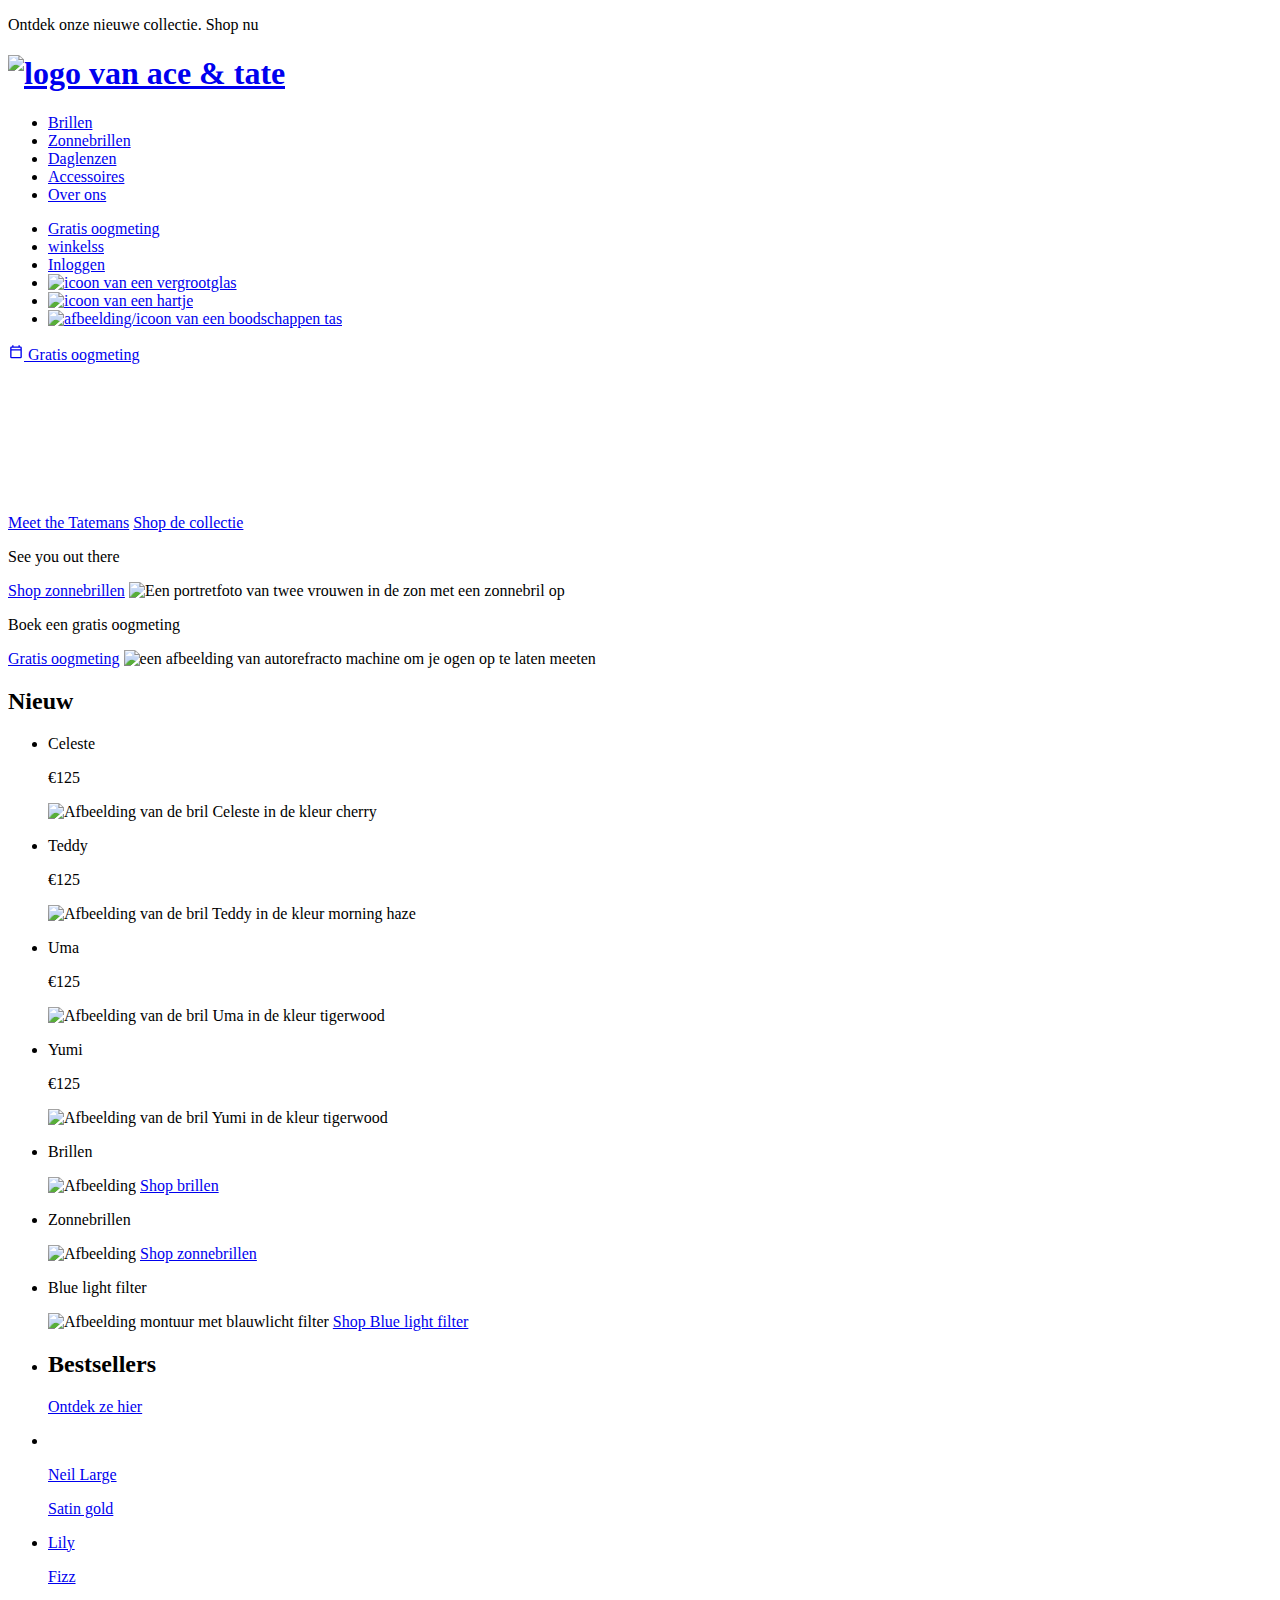
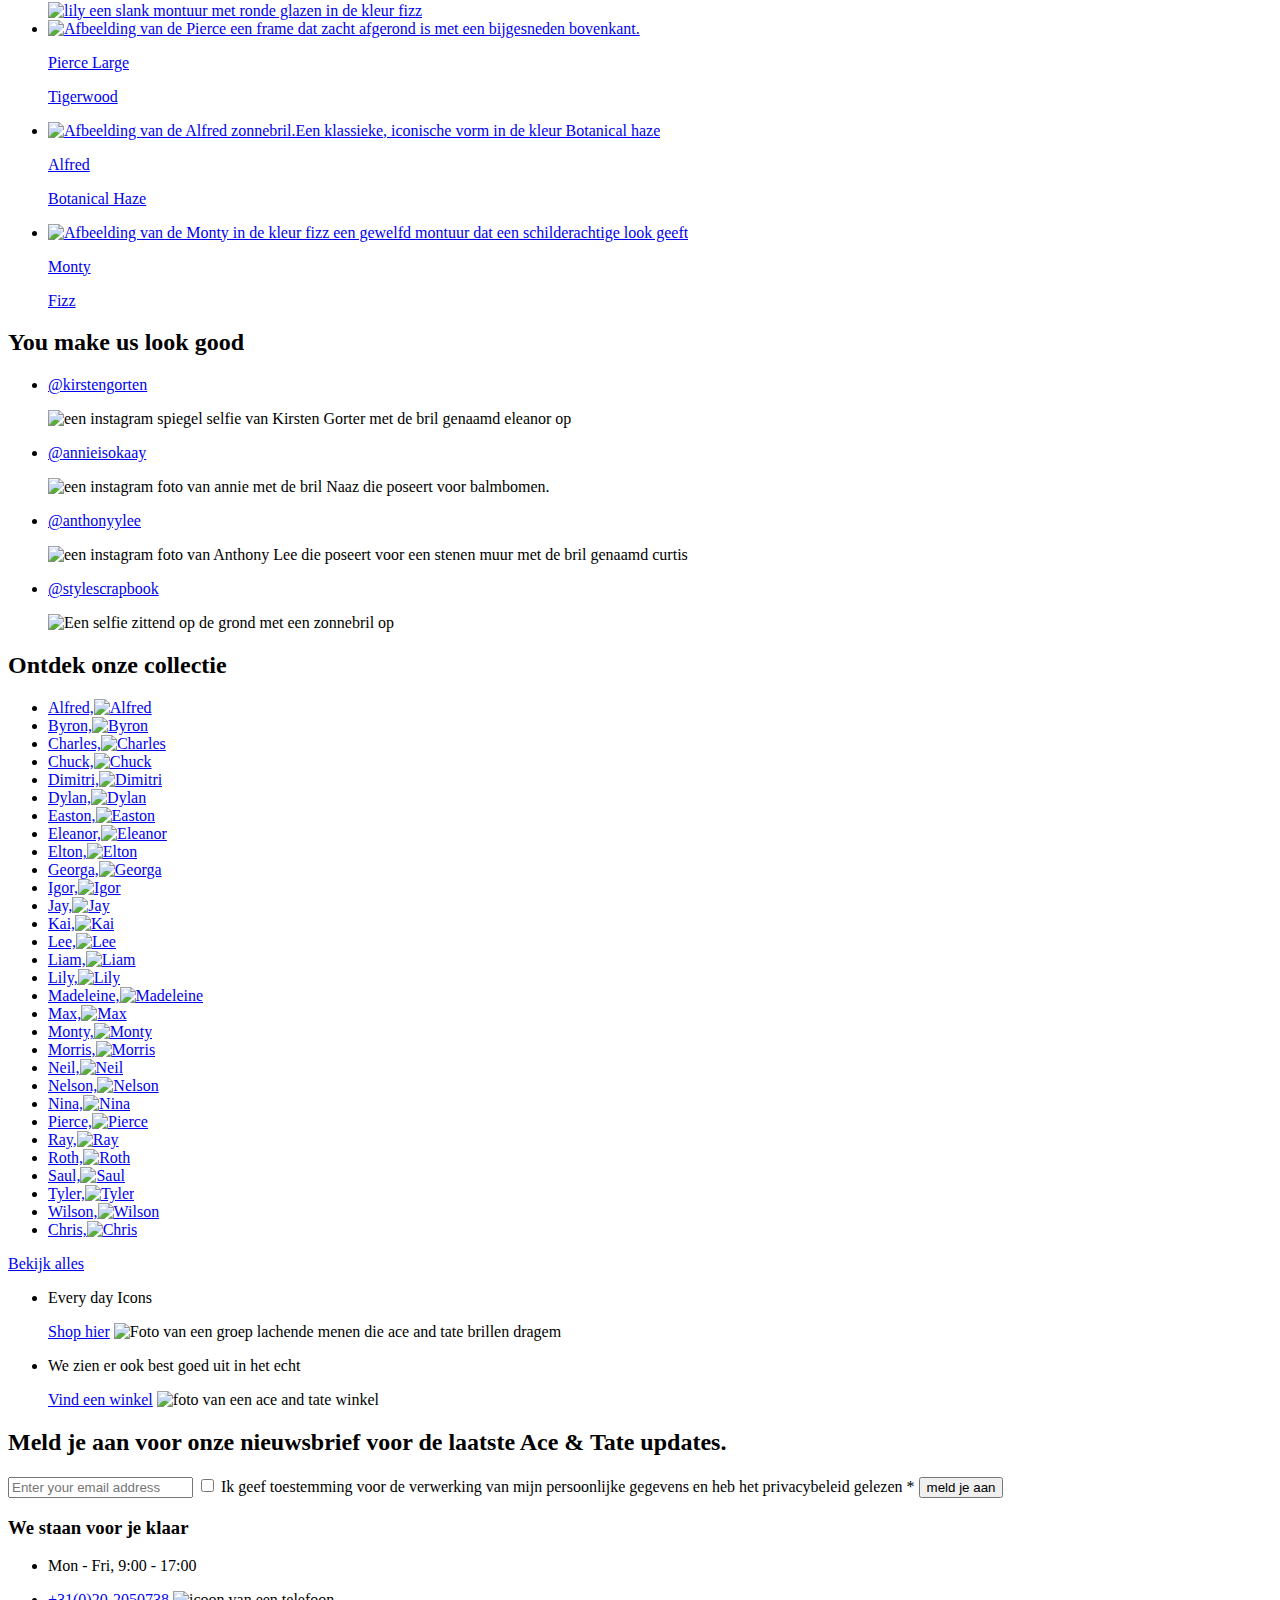
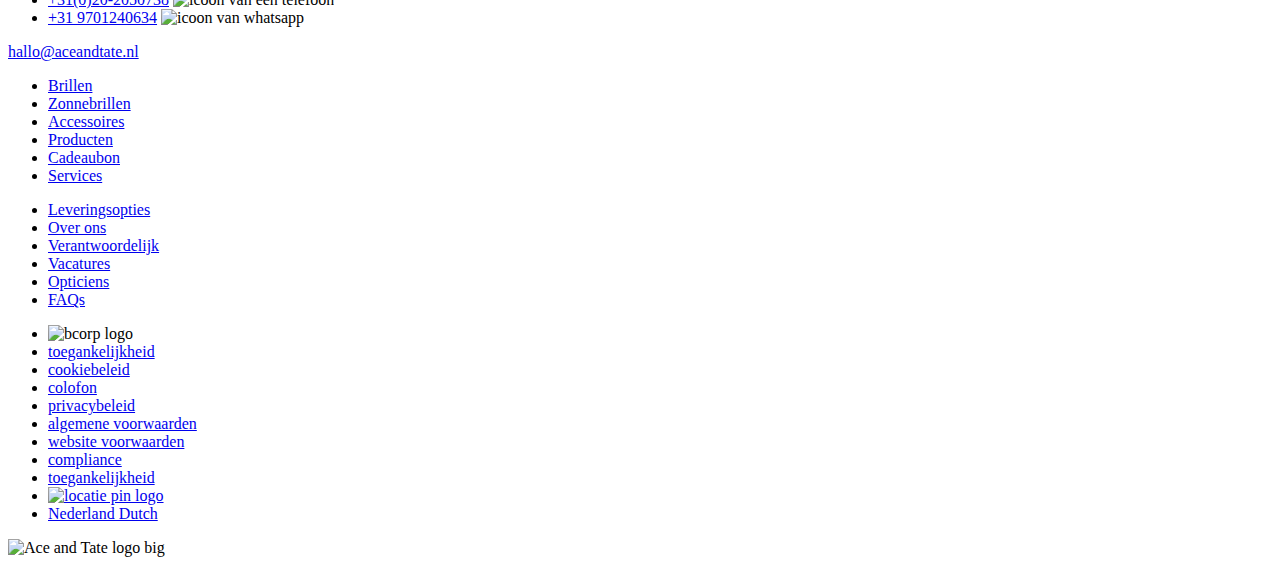
==== commit 9b537ede: "Add files via upload" ====
--- a/index.html
+++ b/index.html
@@ -52,9 +52,9 @@
         <a href="#"><svg width="1em" height="1em" viewBox="0 0 24 24" fill="none" xmlns="http://www.w3.org/2000/svg"><path fill-rule="evenodd" clip-rule="evenodd" d="M8.266 1.734H6.28v2.032h-.998a2 2 0 0 0-2 2v13.566a2 2 0 0 0 2 2h13.434a2 2 0 0 0 2-2V5.766a2 2 0 0 0-2-2h-1.014V1.734H15.72v2.032H8.266V1.734ZM5.283 5.766h13.434v2H5.283v-2Zm0 4v9.566h13.434V9.766H5.283Z" fill="currentColor"></path></svg>    Gratis oogmeting</a>
       
         <video loop playsinline style="width:100%; height:100%; display:block" preload="metadata" autoplay muted>
-            <source src="https://images.aceandtate.com/video/upload/vc_h264:baseline:3.1/q_auto:good,c_limit/v1724859359/Title_Sequence-_pg1hew.mp4#t=0.5" type="video/mp4">
-            <source src="https://images.aceandtate.com/video/upload/vc_h265:baseline:3.1/q_auto:good,c_limit/v1724859359/Title_Sequence-_pg1hew.mp4#t=0.5" type="video/mp4">
-            <source src="https://images.aceandtate.com/video/upload/vc_vp9:baseline:3.1/q_auto:good,c_limit/v1724859359/Title_Sequence-_pg1hew.mp4#t=0.5" type="video/mp4">
+            <source src="https://images.aceandtate.com/video/upload/vc_h264:baseline:3.1/q_auto:good,c_limit/v1724859359/Title_Sequence-_pg1hew.mp4#t=0.5" type="video/mp4" alt="Het lang verwachte seioen is eindelijk hier.  ">
+            <source src="https://images.aceandtate.com/video/upload/vc_h265:baseline:3.1/q_auto:good,c_limit/v1724859359/Title_Sequence-_pg1hew.mp4#t=0.5" type="video/mp4" alt="Volg de Tatemans en laat je meeslepen met een reeks verslavend mooie brillen. ">
+            <source src="https://images.aceandtate.com/video/upload/vc_vp9:baseline:3.1/q_auto:good,c_limit/v1724859359/Title_Sequence-_pg1hew.mp4#t=0.5" type="video/mp4" alt="Stijlvol tot in de puntjes, met net genoeg drama om het spannend te houden. Er is voor ieder wat wils, aan jou de keuze. "> 
         </video>
         <a href="#">Meet the Tatemans</a>
         <a href="#">Shop de collectie</a>
@@ -76,40 +76,55 @@
     <h2>Nieuw</h2>
     <ul>
         <li>
-            <a href="Celeste"> Celeste €125</a> 
-            <img src="https://images.aceandtate.com/image/upload/c_fill,…e/products/18066/original/Celeste-cherry-flat.jpg" alt="afbeelding van de bril Celeste in de kleur cherry">
+            <p>Celeste </p>
+            <p>€125</p>
+            <a href="#"></a> 
+            <img src="images/otis-large-cherry-flat.jpeg" alt="Afbeelding van de bril Celeste in de kleur cherry">
         </li>
         <li> 
-            <a href="Teddy">Teddy €125</a>
-            <img src="https://images.aceandtate.com/image/upload/c_fill,…oducts/18112/original/Teddy-morning-haze-flat.jpg" alt="afbeelding van de bril Teddy in de kleur morning haze">
-        </li>
-
-        <li>
-            <a href="Uma">Uma €125 </a>
-            <img src="  https://images.aceandtate.com/image/upload/c_fill,…pree/products/18023/original/Uma-bananas-flat.jpg" alt="afbeeling van de bril Uma in de kleur bananas">
-        </li>
-
-        <li>
-            <a href="Yumi">Yumi €125</a> 
-            <img src="  https://images.aceandtate.com/image/upload/c_fill,…e/products/18084/original/Yumi-tigerwood-flat.jpg" alt="afbeeling van de bril Yumi in de kleur tigerwood">
+            <p>Teddy </p>
+            <p>€125</p>
+            <a href="#"></a>
+            <img src="images/byron.jpeg" alt="Afbeelding van de bril Teddy in de kleur morning haze">
+        </li>
+        <li>
+            <p>Uma</p>
+            <p>€125</p>
+            <a href="#"></a>
+            <img src="images/reza-tigerwood-flat.jpeg" alt="Afbeelding van de bril Uma in de kleur tigerwood">
+        </li>
+        <li>
+            <p>Yumi</p>
+            <p>€125</p>
+            <a href="#"></a> 
+            <img src="images/mila-morning-haze-flat.jpeg" alt="Afbeelding van de bril Yumi in de kleur tigerwood">
         </li>
     </ul>
 </section>
-
-
-<section>
-<ul>
-    <li>Brillen
-        <a href="shop brillen"> Shop brillen</a>
-    </li>
-    <li>Zonnebrillen
-        <a href="shop zonnebrillen">Shop zonnebrillen</a>
-    </li>
-    <li>Blue light filter
-<a href="Shophier">Shop hier</a>
-    </li>
-</ul>
-</section>
+ 
+
+
+<section>
+    <ul>
+
+        <li>
+            <p>Brillen</p>
+            <img src="images/Frame_34695.jpeg" alt="Afbeelding">
+            <a href="shop brillen">Shop brillen</a>
+        </li>
+        <li>
+            <p>Zonnebrillen</p>
+            <img src="images/Frame_34696.jpeg" alt="Afbeelding">
+            <a href="shop zonnebrillen">Shop zonnebrillen</a>
+        </li>
+        <li>
+            <p>Blue light filter</p>
+            <img src="images/Bluelight_filter__3_.jpeg" alt="Afbeelding montuur met blauwlicht filter">
+            <a href="shophier">Shop Blue light filter</a>
+        </li>
+    </ul>
+</section>
+
 
 <section>
 <ul>
@@ -119,44 +134,46 @@
     </li>
 
     <li> 
-        <a href="#"></a> <p>Neil Large</p>
-        <p>Satin gold</p>
-        <img src="https://ctfassets.aceandtate.com/cdn-cgi/image/fit=scale-down,quality=75,width=2048/utaji99zkvj6/6G1VRRCrQPbOnFgfxtw0BH/484390c2653675f856ee53b7cc12b738/5.png" alt="afbeelding van de Neil Large een metaal frame in de kleur satin gold."></li>
+        <a href="#">
+        <img src="images/Bestseller_Neil.jpeg" alt="">
+       <p>Neil Large</p>
+        <p>Satin gold</p>  </a>
+        
     
         <li>
             <a href="#"> 
                 <p>Lily </p>
                 <p>Fizz</p>
+                <img src="images/Bestseller_lilly-fizz-flat_1.jpeg" alt=" lily een slank montuur met ronde glazen in de kleur fizz">
             </a>
-            <img src="https://ctfassets.aceandtate.com/cdn-cgi/image/fit=scale-down,quality=75,width=2048/utaji99zkvj6/7lK8M3xI4A4AXUKoMHkwIX/f3b22176a09f0fd1010e2fbe06d48a19/roth-fizz-flat_1.png" alt="Afbeelding van de Lily een frame met slanke ronde glazen en een delicate rand in de kleur fizz">
+            
         </li>
 
         <li>
             <a href="#">
+                <img src="images/Bestselller_pierce.jpeg" alt="Afbeelding van de Pierce een frame dat zacht afgerond is met een bijgesneden bovenkant.">
                 <p>Pierce Large</p>
                 <p>Tigerwood</p>
+                
             </a>
-            <img src="https://ctfassets.aceandtate.com/cdn-cgi/image/fit=scale-down,quality=75,width=2048/utaji99zkvj6/2VnCk7pi0Db4iorMDqu4ez/89d046ab4c383da90eaea5e1142bdffd/3__5_.png" 
-            alt="Afbeelding van de Pierce een frame dat zacht afgerond is met een bijgesneden bovenkant. ">
+            
         </li>
 
         <li>
             <a href="#">
+                <img src="images/Bestseller_frame_image__2_.png" alt="Afbeelding van de Alfred zonnebril.Een klassieke, iconische vorm in de kleur Botanical haze">
                 <p>Alfred</p>
                 <p>Botanical Haze</p>
-            </a>
-            <img src="https://ctfassets.aceandtate.com/cdn-cgi/image/fit=scale-down,quality=75,width=2048/utaji99zkvj6/6uaj6RTJI8HbY0ICYxz0dk/26142c671bdc8dc2e7914eb35470a68f/frame_image__2_.png" 
-            alt="Afbeelding van de Alfred montuur Een klassieke, iconische vorm in de kleur Botanical haze">
-            
+            </a>     
         </li>
 
         <li> 
             <a href="#">
+            <img src="images/Bestseller_monty-fizz-sun-flat_1.jpeg" alt="Afbeelding van de Monty in de kleur fizz een gewelfd montuur dat een schilderachtige look geeft">
             <p>Monty</p>
             <p>Fizz</p>
             </a>
-        <img src="https://ctfassets.aceandtate.com/cdn-cgi/image/fit=scale-down,quality=75,width=2048/utaji99zkvj6/68FICkLHQwS8jrUHsQXjKj/585d350bc25a2724fefdeeb1a5e3faa7/monty-fizz-sun-flat_1.png"
- alt="Afbeelding van de Monty in de kleur fizz een gewelfd montuur dat een schilderachtige look geeft">
+    
     </li>
 </ul>
 
@@ -195,105 +212,108 @@
 </ul>
 </section>
 
-<h2>Ontdek onze collectie</h2>
-
-<ul>
-    <li>
-        <a href="#"> Alfred,</a>
-    </li>
-    <li>
-        <a href="#"> Byron,</a>
-    </li>
-    <li>
-        <a href="#"> Charles,</a>
-    </li>
-
-    </li>
-        <a href="#"> Chris,</a>
-    </li>
-    <li>
-        <a href="#"> Chuck,</a>
-    </li>
-    <li>
-        <a href="#"> Dimitri,</a>
-    </li>
-    <li>
-        <a href="#"> Dylan,</a>
-    </li>
-    <li>
-        <a href="#"> Easton,</a>
-    </li>
-    <li>
-        <a href="#"> Eleanor,</a>
-    </li>
-    <li>
-        <a href="#"> Elton,</a>
-    </li>
-    <li>
-        <a href="#"> Georga,</a>
-    </li>
-    <li>
-        <a href="#"> Igor,</a>
-    </li>
-    <li>
-        <a href="#"> Jay,</a>
-    </li>
-    <li>
-        <a href="#"> Kai,</a>
-    </li>
-    <li>
-        <a href="#"> Lee,</a>
-    </li>
-    <li>
-        <a href="#"> Liam,</a>
-    </li>
-    <li>
-        <a href="#"> Lily,</a>
-    </li>
-    <li>
-        <a href="#"> Madeleine,</a>
-    </li>
-    <li>
-        <a href="#"> Max,</a>
-    </li>
-    <li>
-         <a href="#">Monty,</a></li>
-    <li>
-        <a href="#">Morris,</a>
-    </li>
-
-    <li>
-        <a href="#">Neil,</a>
-    </li>
-
-    <li>
-        <a href="#">Nelson,</a>
-    </li>
-    <li> 
-        <a href="#">Nina,</a>
-    </li>
-    <li>
-        <a href="#">Pierce,</a>
-    </li>
-    <li>
-        <a href="#">Ray,</a>
-    </li>
-    <li>
-        <a href="#">Roth,</a>
-    </li>
-    <li>
-        <a href="#">Saul,</a>
-    </li>
-    <li>
-        <a href="#">Tyler,</a>
-    </li>
-    <li>
-        <a href="#">Wilson</a>
-    </li>
-
-<a href="#"> 
-    <p>Bekijk alles</p>
-</a>
+<section>
+    <h2>Ontdek onze collectie</h2>
+
+    <ul>
+        <li>
+            <a href="#">Alfred,<img src="images/byron.jpeg" alt="Alfred"></a>
+        </li>
+        <li>
+            <a href="#">Byron,<img src="images/Pierce.png" alt="Byron"></a>
+        </li>
+        <li>
+            <a href="#">Charles,<img src="images/reza-tigerwood-flat.jpeg" alt="Charles"></a>
+        </li>
+        <li>
+            <a href="#">Chuck,<img src="images/juno-heart-of-teal-front.jpg" alt="Chuck"></a>
+        </li>
+        <li>
+            <a href="#">Dimitri,<img src="images/morris.jpeg" alt="Dimitri"></a>
+        </li>
+        <li>
+            <a href="#">Dylan,<img src="images/Frame_34695.jpeg" alt="Dylan"></a>
+        </li>
+        <li>
+            <a href="#">Easton,<img src="images/Frame_34696.jpeg" alt="Easton"></a>
+        </li>
+        <li>
+            <a href="#">Eleanor,<img src="images/Bestseller_lilly-fizz-flat_1.jpeg" alt="Eleanor"></a>
+        </li>
+        <li>
+            <a href="#">Elton,<img src="images/hudson.jpeg" alt="Elton"></a>
+        </li>
+        <li>
+            <a href="#">Georga,<img src="images/byron.jpeg" alt="Georga"></a>
+        </li>
+        <li>
+            <a href="#">Igor,<img src="images/hudson.jpeg" alt="Igor"></a>
+        </li>
+        <li>
+            <a href="#">Jay,<img src="images/reza-tigerwood-flat.jpeg" alt="Jay"></a>
+        </li>
+        <li>
+            <a href="#">Kai,<img src="images/Bluelight_filter__3_.jpeg" alt="Kai"></a>
+        </li>
+        <li>
+            <a href="#">Lee,<img src="images/mila-morning-haze-flat.jpeg" alt="Lee"></a>
+        </li>
+        <li>
+            <a href="#">Liam,<img src="images/neillarge.jpeg" alt="Liam"></a>
+        </li>
+        <li>
+            <a href="#">Lily,<img src="images/morris.jpeg" alt="Lily"></a>
+        </li>
+        <li>
+            <a href="#">Madeleine,<img src="images/reza-tigerwood-front.jpeg" alt="Madeleine"></a>
+        </li>
+        <li>
+            <a href="#">Max,<img src="images/juno-heart-of-teal-front.jpg" alt="Max"></a>
+        </li>
+        <li>
+            <a href="#">Monty,<img src="images/Pierce.png" alt="Monty"></a>
+        </li>
+        <li>
+            <a href="#">Morris,<img src="images/Bestseller_monty-fizz-sun-flat_1.jpeg" alt="Morris"></a>
+        </li>
+        <li>
+            <a href="#">Neil,<img src="images/Frame_1__1_.png" alt="Neil"></a>
+        </li>
+        <li>
+            <a href="#">Nelson,<img src="images/Frame_34695.jpeg" alt="Nelson"></a>
+        </li>
+        <li>
+            <a href="#">Nina,<img src="images/Frame_34696.jpeg" alt="Nina"></a>
+        </li>
+        <li>
+            <a href="#">Pierce,<img src="images/mila-morning-haze-flat.jpeg" alt="Pierce"></a>
+        </li>
+        <li>
+            <a href="#">Ray,<img src="images/otis-large-cherry-flat.jpeg" alt="Ray"></a>
+        </li>
+        <li>
+            <a href="#">Roth,<img src="images/byron.jpeg" alt="Roth"></a>
+        </li>
+        <li>
+            <a href="#">Saul,<img src="images/mila-morning-haze-flat.jpeg" alt="Saul"></a>
+        </li>
+        <li>
+            <a href="#">Tyler,<img src="images/neillarge.jpeg" alt="Tyler"></a>
+        </li>
+        <li>
+            <a href="#">Wilson,<img src="images/Bestseller_alfred-golden-hour-v2-dynamic.jpg" alt="Wilson"></a>
+        </li>
+        <li>
+            <a href="#">Chris,<img src="images/byron.jpeg" alt="Chris"></a>
+        </li>
+    </ul>
+
+    <a href="#">
+        <p>Bekijk alles</p>
+    </a>
+</section>
+
+
 
 <section>
     <ul>
@@ -314,16 +334,23 @@
 <section>
     <h2>Meld je aan voor onze nieuwsbrief voor de laatste Ace & Tate updates. </h2>
 
-    <form action="#"></form>
-    <label>
-        <input type="Enter your email address"></label>
-        <p>Ik geef toestemming voor de verwerking van mijn persoonlijke gegevens en heb het privacybeleid gelezen *</p><button type="submit">meld je aan</button>
-</section>
+    <form action="#">
+        <label>
+            <input type="text" placeholder="Enter your email address">
+        </label>
+        <label>
+            <input type="checkbox"> 
+            Ik geef toestemming voor de verwerking van mijn persoonlijke gegevens en heb het privacybeleid gelezen *
+        </label>
+        <button type="submit">meld je aan</button>
+    </form>
+</section>
+
 
 </main>
 
 <footer>
-    <h2>We staan voor je klaar</h2>
+    <h3>We staan voor je klaar</h3>
 
 <ul>
     <li>
@@ -336,10 +363,100 @@
 </li>
 <li>
     <a href="#">+31 9701240634</a>
-    <img src="images/" alt="">
-</li>
-
-</ul>
+    <img src="images/icons8-whatsapp.svg" alt="icoon van whatsapp">
+</li>
+
+</ul>
+
+<li> <a href="#">hallo@aceandtate.nl</a>
+</li>
+
+<ul>
+    <li>
+        <a href="#">Brillen</a>
+    </li>
+    <li>
+        <a href="#">Zonnebrillen</a>
+    </li>
+    <li>
+        <a href="#">Accessoires</a>
+    </li>
+    <li>
+        <a href="#">Producten</a>
+    </li>
+    <li>
+        <a href="#">Cadeaubon</a>
+    </li>
+    <li>
+        <a href="#">Services</a>
+    </li>
+</ul>
+
+
+<ul>
+    <li>
+        <a href="#">Leveringsopties</a>
+    </li>
+    <li>
+        <a href="#">Over ons</a>
+    </li>
+    <li>
+        <a href="#">Verantwoordelijk</a>
+    </li>
+    <li>
+        <a href="#">Vacatures</a>
+    </li>
+    <li>
+        <a href="#">Opticiens</a>
+    </li>
+    <li>
+        <a href="#">FAQs</a>
+    </li>
+</ul>
+
+
+
+<ul>
+    <li>
+        <img src="images/bcorp-e2dd1607b4f739d2e1b9bfbcf44e4c0b.svg" alt="bcorp logo">
+        </li>
+<li>
+    <a href="#">toegankelijkheid</a>
+</li>
+<li>
+    <a href="#">cookiebeleid</a>
+</li>
+<li>
+    <a href="#">colofon</a>
+</li>
+<li>
+    <a href="#">privacybeleid</a>
+</li>
+<li>
+    <a href="#">algemene voorwaarden</a>
+</li>
+<li>
+    <a href="#">website voorwaarden</a>
+</li>
+<li>
+    <a href="#">compliance</a>
+</li>
+<li>
+    <a href="#">toegankelijkheid</a>
+</li>
+<li>
+    <a href="#">
+        <img src="images/Locatie.png" alt="locatie pin logo">
+    </a>
+</li>
+<li>
+    <a href="#">Nederland Dutch</a>
+</li>
+
+</ul>
+
+
+    <img src="images/Footerlogo.svg" alt="Ace and Tate logo big">
 </footer>
     <script defer src="scripts/script.js"></script>
 </body>
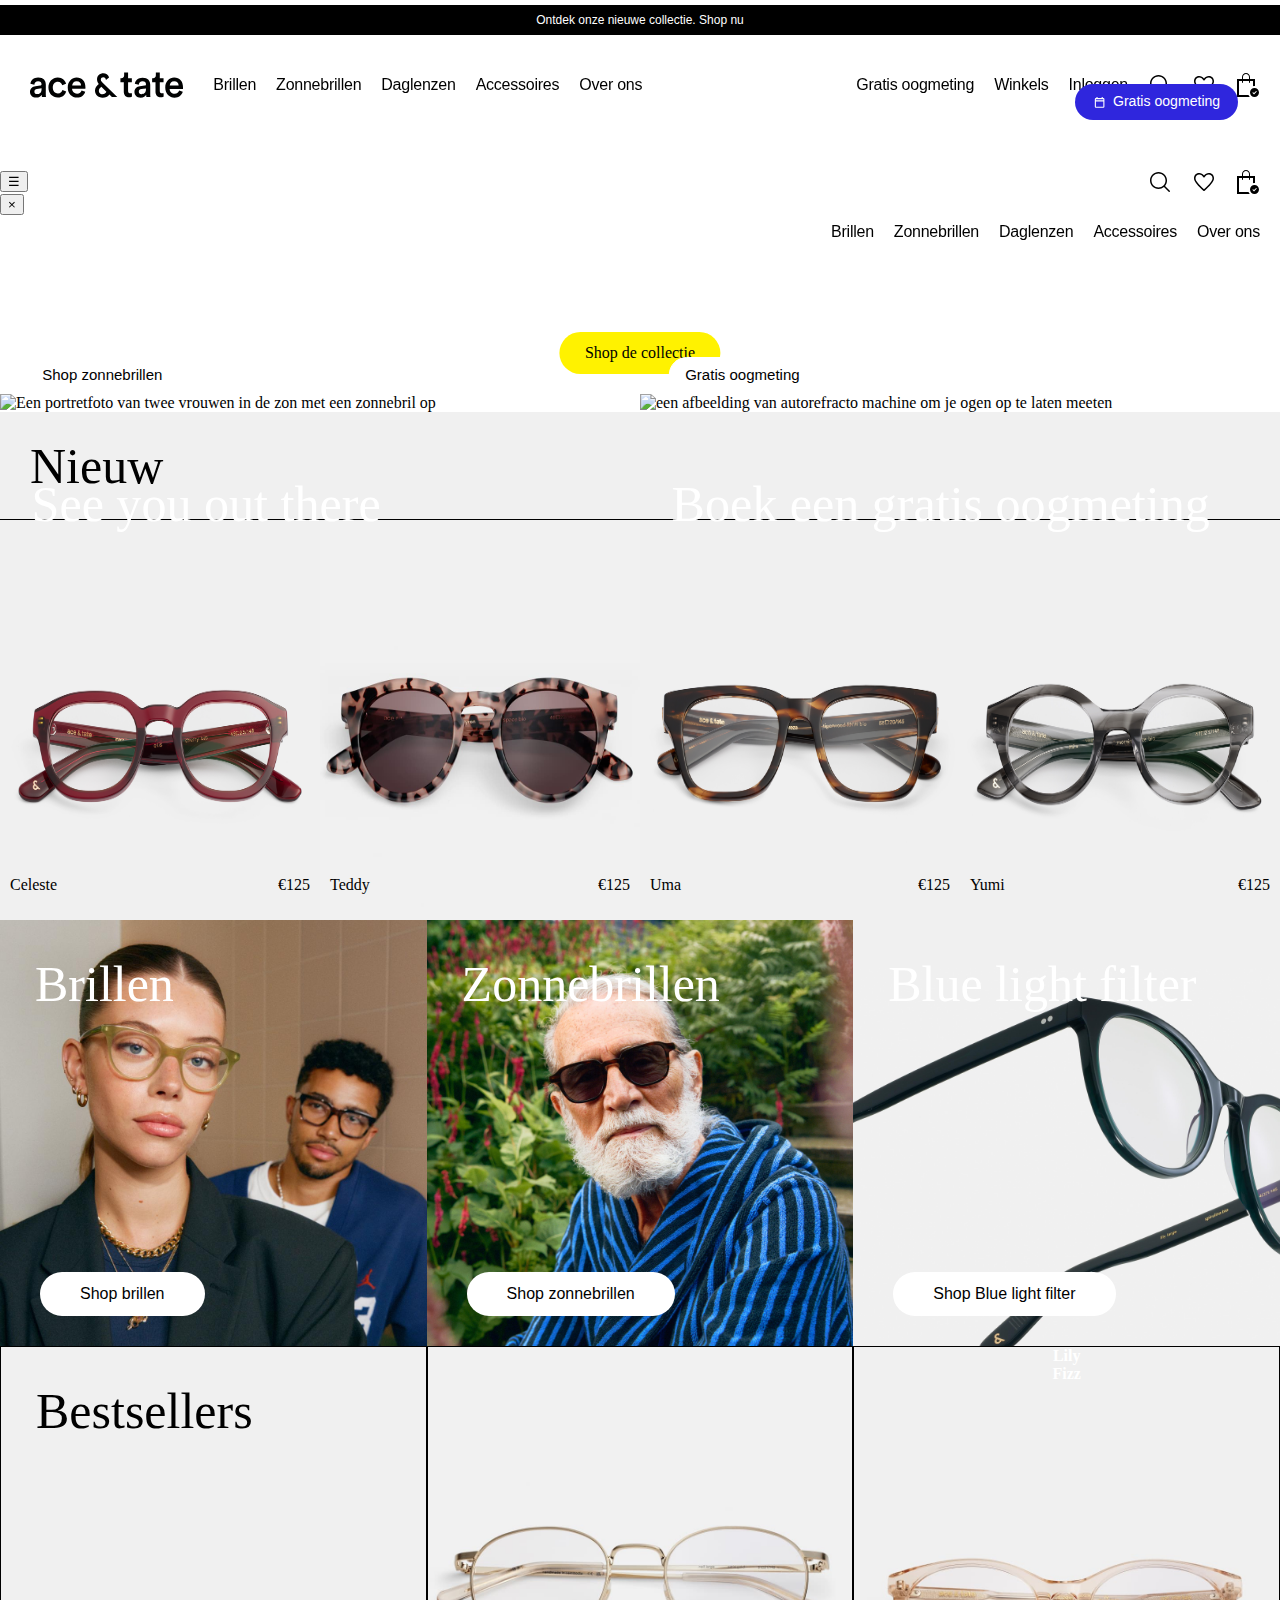
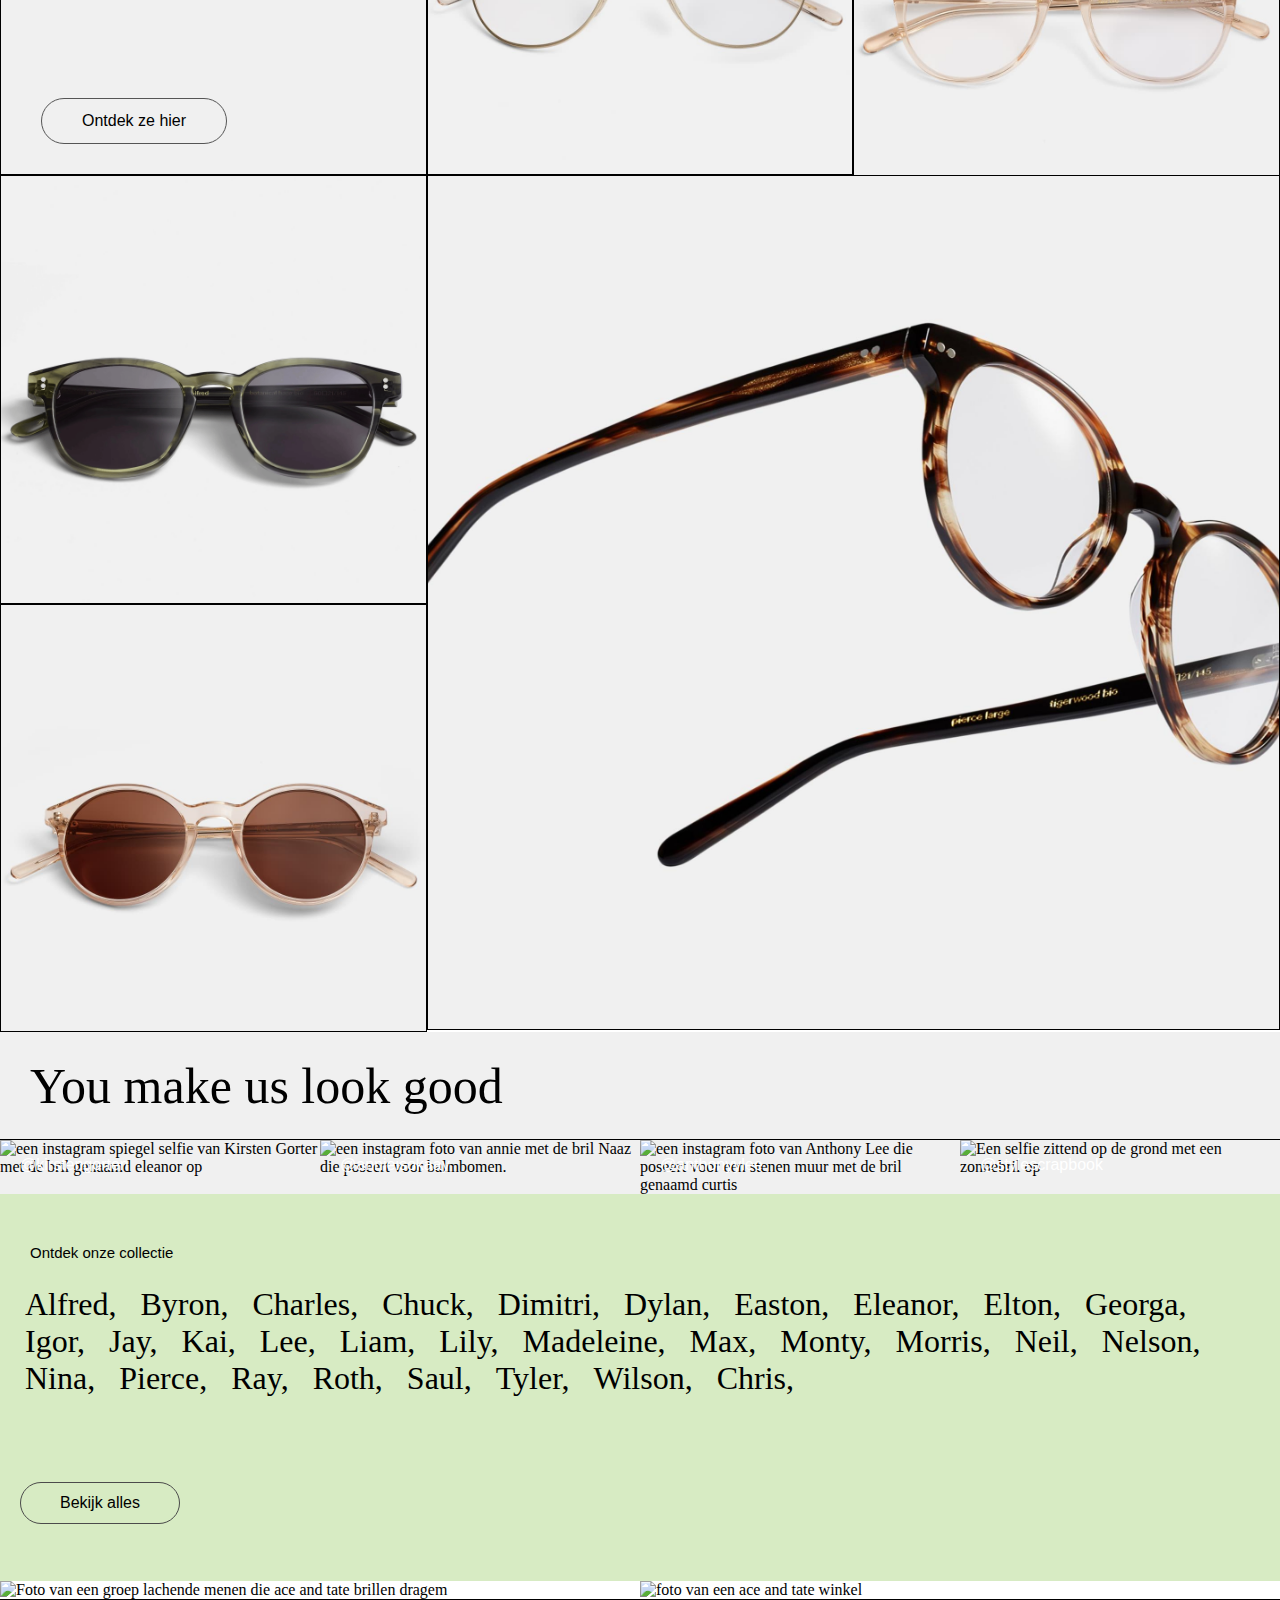
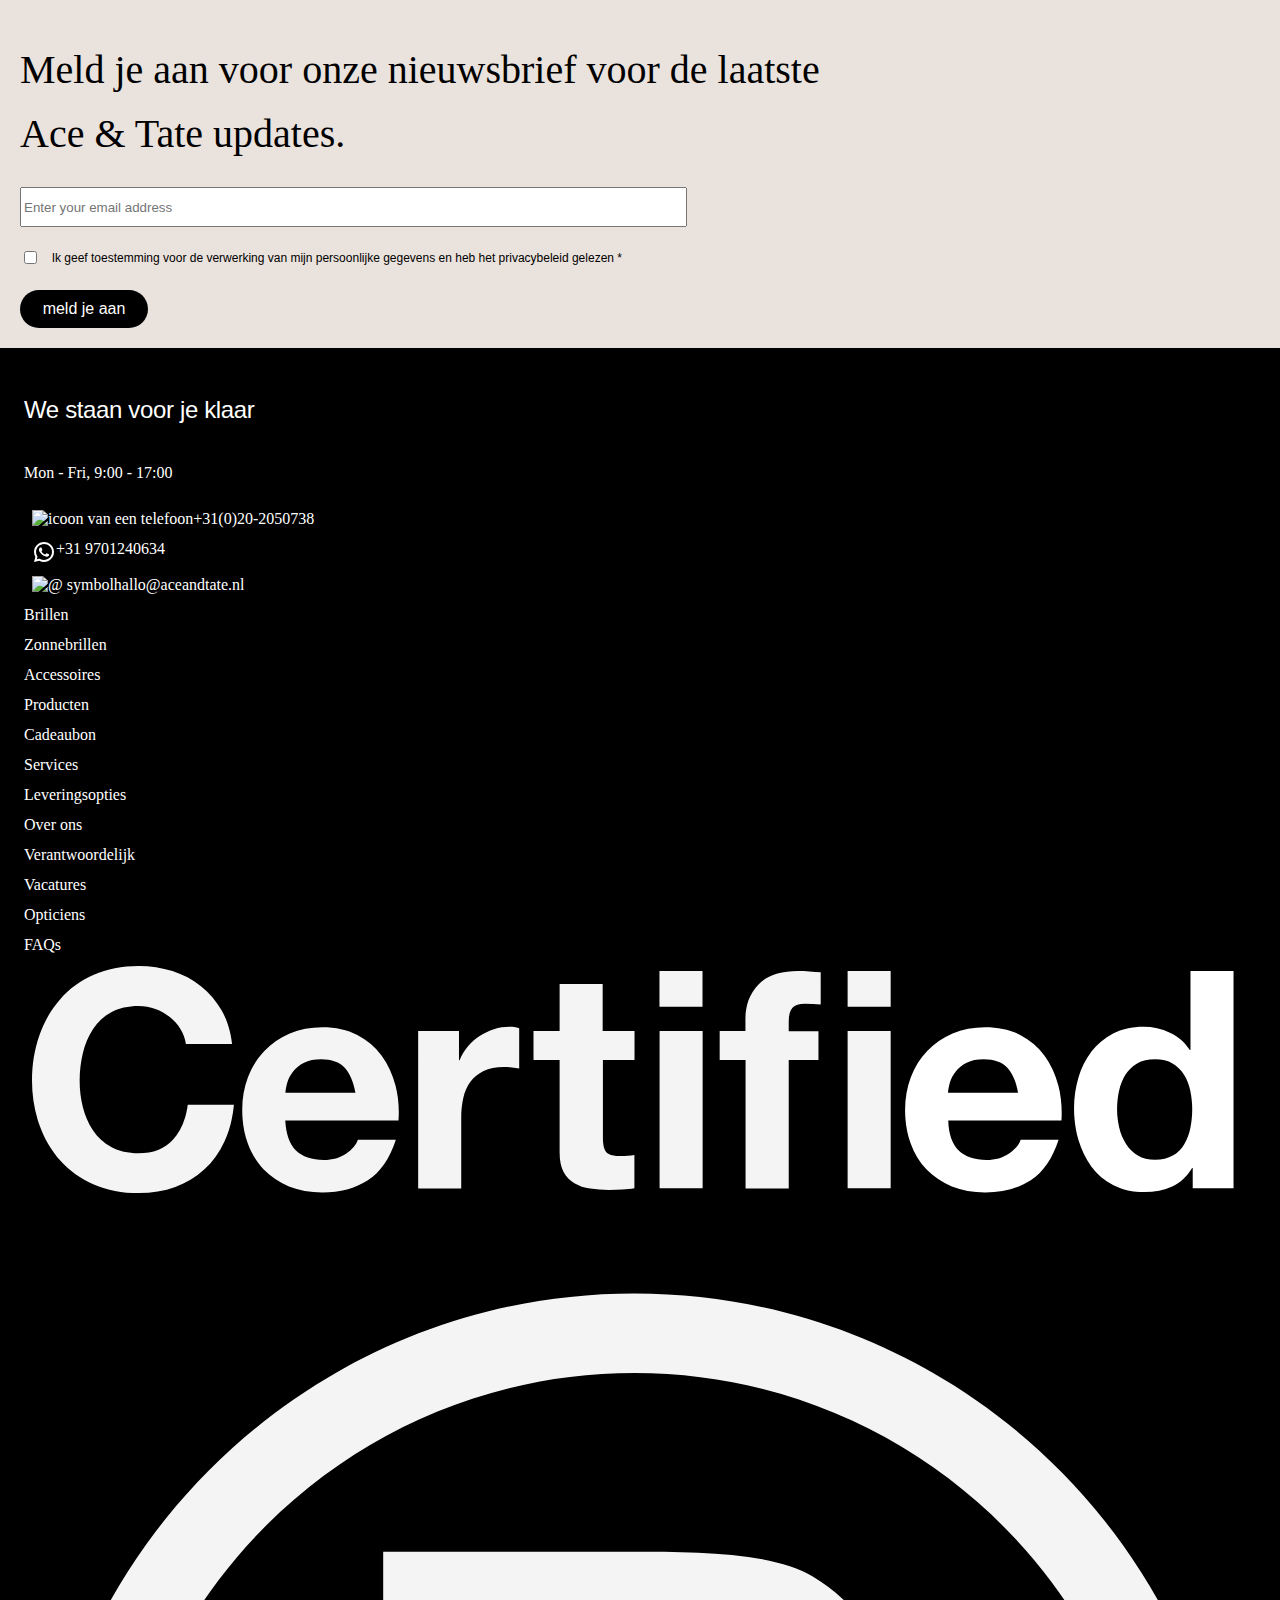
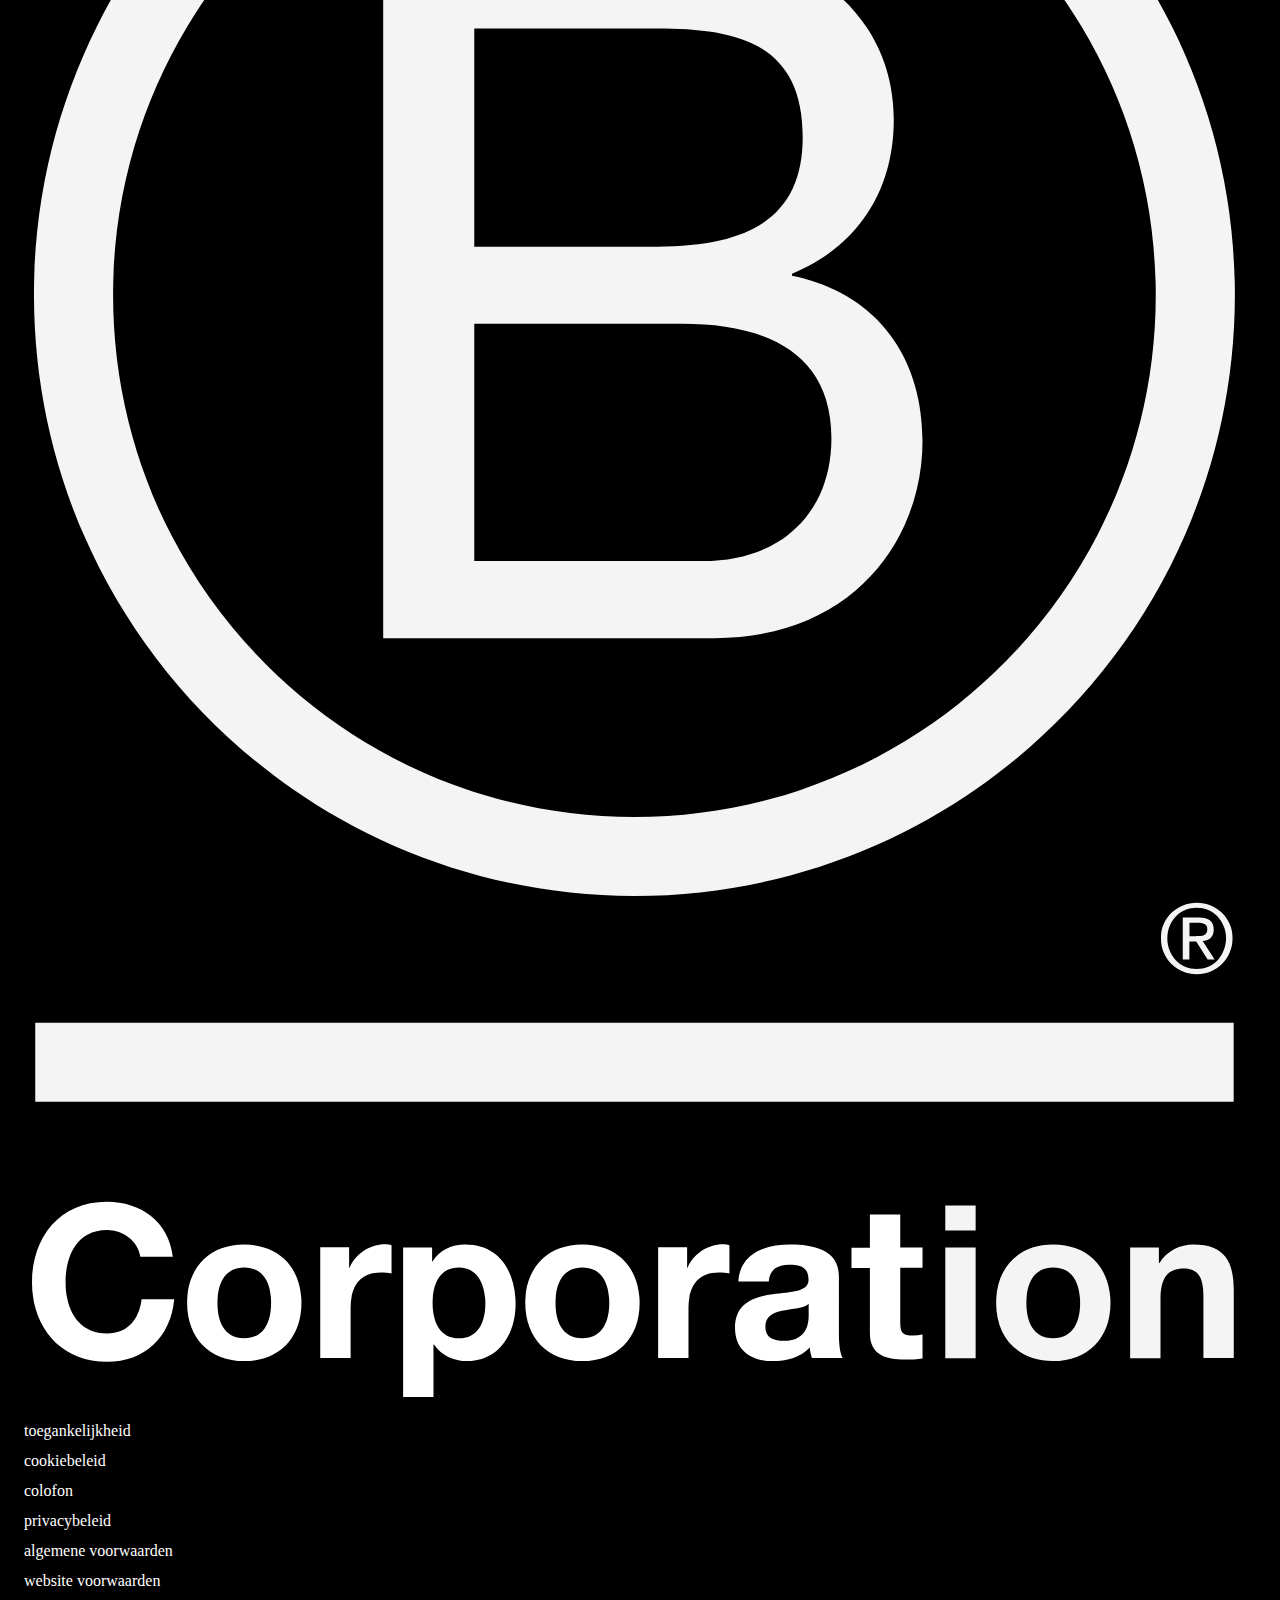
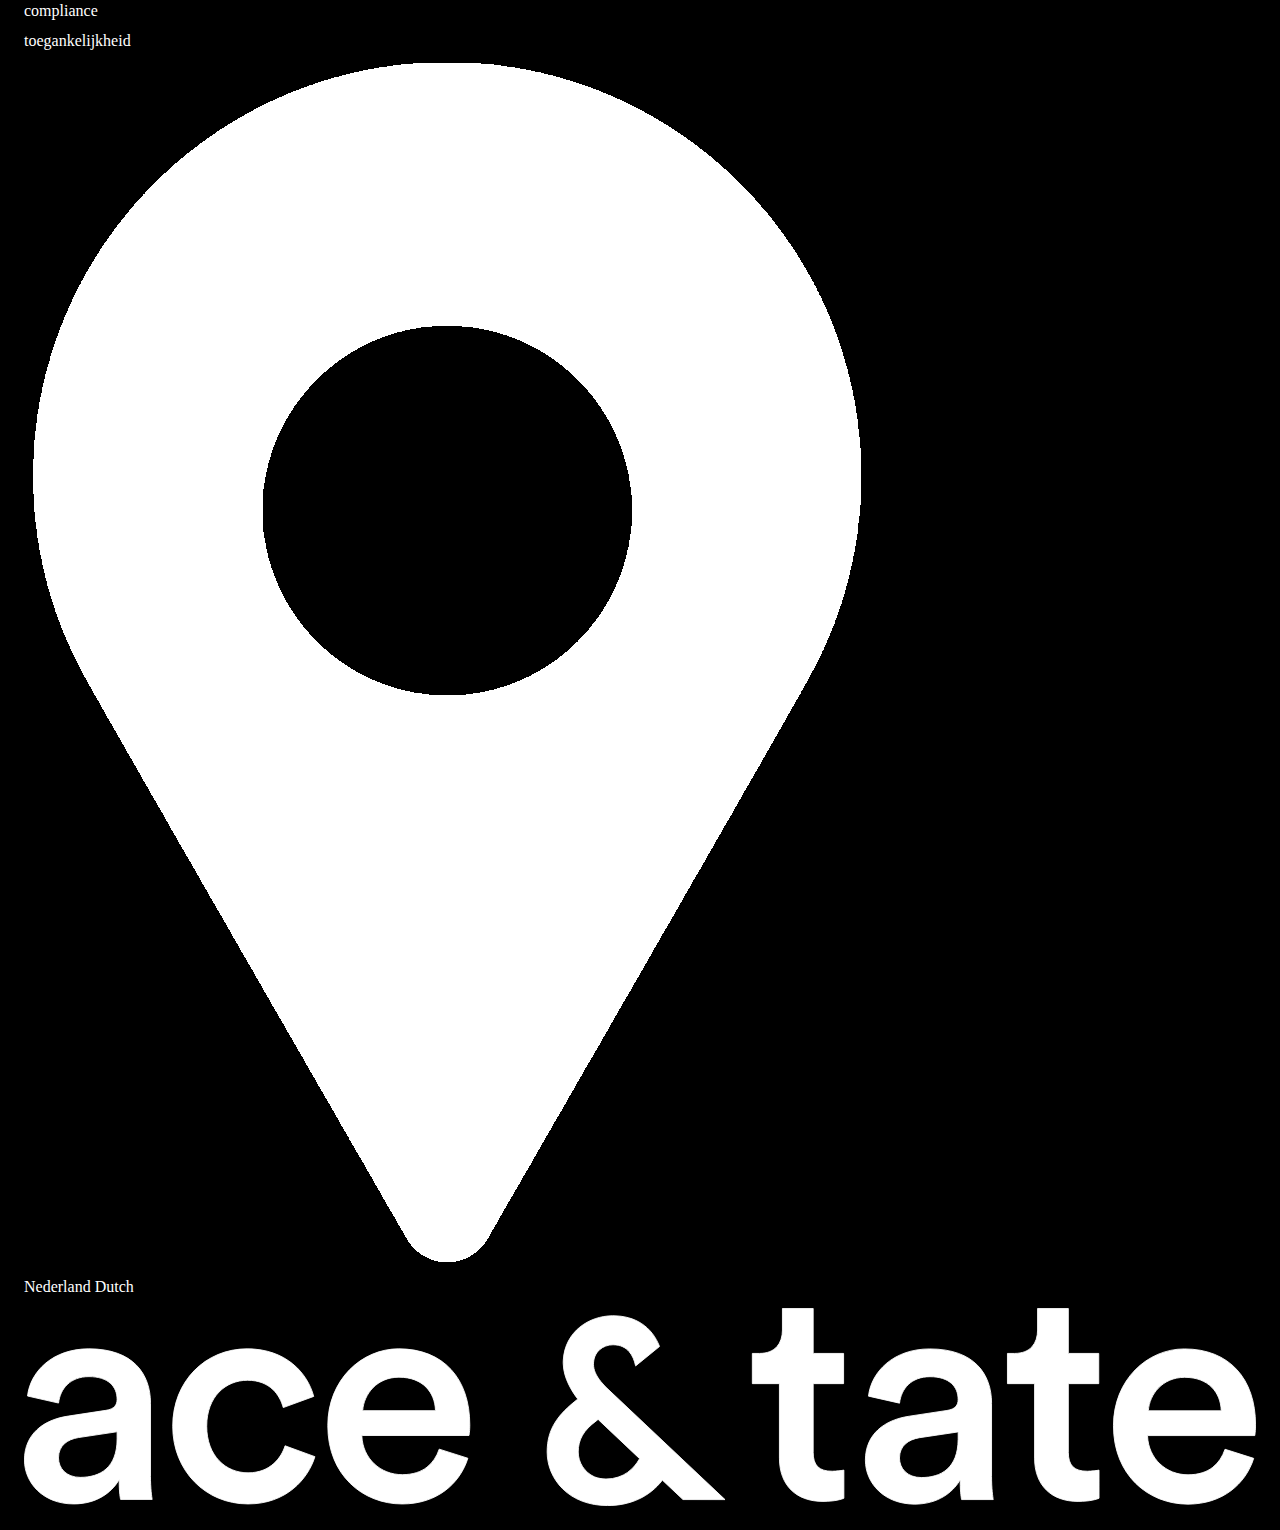
==== commit c74dfae8: "Add files via upload" ====
--- a/index.html
+++ b/index.html
@@ -10,40 +10,89 @@
     
     <link href="styles/style.css" rel="stylesheet">
 
+    <meta name="viewport" content="width=device-width, initial-scale=1.0">
+
 </head>
  
 <body>
-
-    <header>
-
-        <p>Ontdek onze nieuwe collectie. Shop nu</p>
-    <nav>
-       
-        <a href="#">
-            <h1 aria-label="welkom op de homepage van ace and tate">
-                <img src="images/Logo.svg" alt="logo van ace & tate">
-            </h1>
-        </a>
-
-        <ul>
-            <li><a href="#">Brillen</a></li>
-            <li><a href="#">Zonnebrillen</a></li>
-            <li><a href="#">Daglenzen</a></li>
-            <li><a href="#">Accessoires</a></li>
-            <li><a href="#">Over ons</a></li>
-           
-        </ul>
-
-        <ul>
-            <li><a href="#">Gratis oogmeting</a></li>
-            <li><a href="#">winkelss</a></li>
-            <li><a href="#">Inloggen</a></li>
-            <li><a href="#"><img src="images/iconmonstr-magnifier-lined.svg" alt="icoon van een vergrootglas"></a></li>
-            <li><a href="#"><img src="images/iconmonstr-heart-lined.svg" alt="icoon van een hartje"></a></li>
-            <li><a href="#"><img src="images/iconmonstr-shopping-bag-14.svg" alt="afbeelding/icoon van een boodschappen tas"></a></li>
-        </ul>
-    </nav>
-</header>
+        <header>
+            <p>Ontdek onze nieuwe collectie. Shop nu</p>
+            
+            <!-- Desktop Navigatie -->
+            <nav class="desktop-nav">
+                <a href="index.html">
+                    <h1 aria-label="welkom op de homepage van ace and tate">
+                        <img src="images/Logo.svg" alt="logo van ace & tate">
+                    </h1>
+                </a>
+                
+                <!-- Linkerlijst voor productcategorieën -->
+                <ul class="nav-links">
+                    <li><a href="#">Brillen</a></li>
+                    <li><a href="#">Zonnebrillen</a></li>
+                    <li><a href="#">Daglenzen</a></li>
+                    <li><a href="#">Accessoires</a></li>
+                    <li><a href="pagina2.html">Over ons</a></li>
+                </ul>
+        
+                <!-- Rechterlijst voor acties en iconen -->
+                <ul class="nav-icons">
+                    <li><a href="#">Gratis oogmeting</a></li>
+                    <li><a href="#">Winkels</a></li>
+                    <li><a href="#">Inloggen</a></li>
+                    <li><a href="#"><img src="images/iconmonstr-magnifier-lined.svg" alt="Zoeken"></a></li>
+                    <li><a href="#"><img src="images/iconmonstr-heart-lined.svg" alt="Favorieten"></a></li>
+                    <li><a href="#"><img src="images/iconmonstr-shopping-bag-14.svg" alt="Winkelwagen"></a></li>
+                </ul>
+            </nav>
+        
+            <!-- Mobiele Navigatie -->
+            <div class="mobile-nav">
+                <nav class="top-nav">
+                    <button class="hamburger" aria-label="Open menu">&#9776;</button>
+                    
+                    <a href="#" class="logo">
+                        <img src="images/Logo.svg" alt="Logo van Ace & Tate">
+                    </a>
+        
+                    <ul class="icons">
+                        <li><a href="#"><img src="images/iconmonstr-magnifier-lined.svg" alt="Zoeken"></a></li>
+                        <li><a href="#"><img src="images/iconmonstr-heart-lined.svg" alt="Favorieten"></a></li>
+                        <li><a href="#"><img src="images/iconmonstr-shopping-bag-14.svg" alt="Winkelwagen"></a></li>
+                    </ul>
+                </nav>
+        
+                <div class="overlay">
+                    <button class="close-btn" aria-label="Close menu">×</button>
+        
+                    <nav class="bottom-nav">
+                        <ul class="mobile-links">
+                            <li><a href="#">Brillen</a></li>
+                            <li><a href="#">Zonnebrillen</a></li>
+                            <li><a href="#">Daglenzen</a></li>
+                            <li><a href="#">Accessoires</a></li>
+                            <li><a href="#">Over ons</a></li>
+                        </ul>
+                    </nav>
+                </div>
+            </div>
+        </header>
+        
+        
+        
+        
+        
+
+
+        
+        
+        
+        
+        
+        
+        
+        
+
 
 
 <main>
@@ -136,7 +185,7 @@
     <li> 
         <a href="#">
         <img src="images/Bestseller_Neil.jpeg" alt="">
-       <p>Neil Large</p>
+        <p>Neil Large</p>
         <p>Satin gold</p>  </a>
         
     
@@ -350,71 +399,46 @@
 </main>
 
 <footer>
-    <h3>We staan voor je klaar</h3>
-
-<ul>
-    <li>
-        <p>Mon - Fri, 9:00 - 17:00</p>
-    </li>
-
-<li>
-    <a href="#">+31(0)20-2050738</a>
-    <img src="images/iconmonstr-phone-thin.svg" alt="icoon van een telefoon">
-</li>
-<li>
-    <a href="#">+31 9701240634</a>
-    <img src="images/icons8-whatsapp.svg" alt="icoon van whatsapp">
-</li>
-
-</ul>
-
-<li> <a href="#">hallo@aceandtate.nl</a>
-</li>
-
-<ul>
-    <li>
-        <a href="#">Brillen</a>
-    </li>
-    <li>
-        <a href="#">Zonnebrillen</a>
-    </li>
-    <li>
-        <a href="#">Accessoires</a>
-    </li>
-    <li>
-        <a href="#">Producten</a>
-    </li>
-    <li>
-        <a href="#">Cadeaubon</a>
-    </li>
-    <li>
-        <a href="#">Services</a>
-    </li>
-</ul>
-
-
-<ul>
-    <li>
-        <a href="#">Leveringsopties</a>
-    </li>
-    <li>
-        <a href="#">Over ons</a>
-    </li>
-    <li>
-        <a href="#">Verantwoordelijk</a>
-    </li>
-    <li>
-        <a href="#">Vacatures</a>
-    </li>
-    <li>
-        <a href="#">Opticiens</a>
-    </li>
-    <li>
-        <a href="#">FAQs</a>
-    </li>
-</ul>
-
-
+
+        <h3>We staan voor je klaar</h3>
+    
+        <ul>
+            <li>
+                <p>Mon - Fri, 9:00 - 17:00</p>
+            </li>
+            <li>
+                <img src="images/pngkey.com-phone-icon-png-transparent-829521.png" alt="icoon van een telefoon">
+                <a href="#">+31(0)20-2050738</a>
+                
+            </li>
+            <li>
+                <img src="images/icons8-whatsapp.svg" alt="icoon van whatsapp">
+                <a href="https://web.whatsapp.com">+31 9701240634</a>
+                
+            </li>
+            <li>
+                <img src="images/at-48.png" alt="@ symbol">
+                <a href="#">hallo@aceandtate.nl</a>
+            </li>
+        </ul>
+
+        <ul>
+            <li><a href="#">Brillen</a></li>
+            <li><a href="#">Zonnebrillen</a></li>
+            <li><a href="#">Accessoires</a></li>
+            <li><a href="#">Producten</a></li>
+            <li><a href="#">Cadeaubon</a></li>
+            <li><a href="#">Services</a></li>
+        </ul>
+    
+        <ul>
+            <li><a href="#">Leveringsopties</a></li>
+            <li><a href="#">Over ons</a></li>
+            <li><a href="#">Verantwoordelijk</a></li>
+            <li><a href="#">Vacatures</a></li>
+            <li><a href="#">Opticiens</a></li>
+            <li><a href="#">FAQs</a></li>
+        </ul>
 
 <ul>
     <li>
@@ -454,12 +478,13 @@
 </li>
 
 </ul>
-
 
     <img src="images/Footerlogo.svg" alt="Ace and Tate logo big">
 </footer>
     <script defer src="scripts/script.js"></script>
 </body>
-    
+
+</footer>
+
 </html>
 
--- a/styles/style.css
+++ b/styles/style.css
@@ -6,6 +6,31 @@
 }
 
 
+@font-face {
+    font-family:'Ampersans' ;
+    src: url(../fonts/AmperSans-Light.woff2);
+}
+
+@font-face {
+    font-family:'Ampersans' ;
+    src: url(../fonts/AmperSans-Medium.woff2);
+}
+
+@font-face {
+    font-family:'Ampersans' ;
+    src: url(../fonts/AmperSans-Regular.woff2);
+}
+
+@font-face {
+    font-family:'ATArizona' ;
+    src: url(../fonts/ATArizonaSerif-Medium.woff);
+}
+
+@font-face {
+    font-family:'ATArizona' ;
+    src: url(../fonts/ATArizonaSerif-Regular.woff2);
+}
+
 
 
 
@@ -15,12 +40,21 @@
 /*********************/
 :root {
 	/* startje */
-	--color-text:#111;
-	--color-background:#eee;
-}
-
-
-
+	--color-text:#ffffff;
+	--color-background:#000000;
+}
+
+@media (prefers-color-scheme:dark) {
+    :root {
+        /* startje */
+        --color-text:#eee;
+        --color-background:#111;
+        --color-background-button: rgb(47, 38, 221); 
+        --color-background-button: #FFF200;
+    }
+}
+
+/* font size toevoegen aan root  */
 
 
 /****************/
@@ -29,3 +63,1099 @@
 
 /* jouw code */
 
+body {
+    margin: 0;
+    padding: 0;
+}
+
+header {
+    position: sticky;
+    top:0;
+    z-index: 1;
+}
+
+/* Zorgt ervoor dat de <p> helemaal bovenaan de pagina komt */
+header p {
+    position: absolute;
+    top: 0;
+    left: 50%;
+    transform: translateX(-50%);
+    background-color: var(--color-background); /* Optionele achtergrondkleur */
+    padding: 0.63em;
+    width: 100%;
+    text-align: center;
+    z-index: 1; /* Zorgt dat <p> boven andere elementen staat */
+    color: var(--color-text); 
+    margin: 0;
+    font-size: 0.75em;
+    line-height: 1.25em;
+    font-family: AmperSans, "Helvetica Neue", Helvetica, Arial, sans-serif;
+    font-weight: 200;
+    letter-spacing: 0em;
+}
+
+/* Stijling voor de nav zodat deze gepositioneerd kan worden */
+header nav {
+    display: flex;
+    justify-content: space-between;
+    align-items: center;
+    margin-top: 0.31em; /* Meer ruimte boven de nav zodat de <p> er niet overheen valt */
+}
+
+/* Zorgt ervoor dat het logo (h1) links in de hoek staat */
+nav h1 {
+    margin: 0;
+    padding: 0;
+}
+
+nav a {
+    text-decoration: none;
+    display: flex;
+    align-items: center; /* Zorgt dat de afbeelding netjes wordt uitgelijnd */
+    margin: 0;
+    font-size: 1.00em;
+    line-height: 1.50em;
+    font-family: AmperSans, "Helvetica Neue", Helvetica, Arial, sans-serif;
+    font-weight: 500;
+    letter-spacing: -0.015em;
+    color: black; 
+    text-decoration: none; 
+}
+
+
+/* Afbeelding van het logo aanpassen */
+nav h1 img {
+    height: 5em;
+    width: auto;
+    display: block;
+}
+
+/* Zorgt ervoor dat de <ul> elementen horizontaal worden weergegeven */
+nav ul {
+    display: flex;
+    list-style-type: none;
+    padding: 0;
+    margin: 0;
+}
+
+/* Zorgt voor wat ruimte tussen de <li> elementen */
+nav ul li {
+    margin-right: 20px;
+}
+
+nav ul li a {
+    text-decoration: none;
+    color: black;
+}
+
+/* Geeft ruimte aan de tweede ul */
+nav ul:last-of-type {
+    margin-left: auto;
+}
+
+/* Stijlen voor iconen */
+nav ul li a img {
+    height: 1.50em; /* Pas de grootte van de iconen aan naar wens */
+}
+
+/* Zorgt ervoor dat de sectie een flex-container is en de laatste twee links naast elkaar staan */
+section:first-of-type {
+    position: relative; /* Zorgt ervoor dat de links binnen deze sectie worden gepositioneerd */
+}
+
+
+/* Video */
+section:first-of-type video {
+    width: 100%;
+    height: auto;
+    margin: 0;
+    padding: 0;
+    display: block;
+}
+
+/* Stijl voor "Gratis oogmeting", rechtsboven in de hoek */
+section:first-of-type a:first-of-type {
+    position: fixed;  /* Zorgt ervoor dat de link sticky is */
+    top: 6em;
+    right:3em;
+    color: white;
+    background-color: rgb(47, 38, 221); /* Oorspronkelijke kleur */
+    padding: 0.63em 1.25em;
+    text-decoration: none;
+    border-radius: 624.94em;
+    font-family: AmperSans, "Helvetica Neue", Helvetica, Arial, sans-serif;
+    gap: 0.50em;
+    font-size: 0.88em;
+    line-height: 1.25em;
+    display: flex; 
+    align-items: center; 
+    white-space: nowrap;
+    z-index: 2; 
+}
+
+/* Stijl voor SVG's binnen de "Boek een oogmeting" link */
+section:first-of-type a:first-of-type svg {
+    width: 0.94em; /* Pas de grootte van de SVG aan */
+    height: 0.94em;
+}
+
+/* Stijl voor de laatste twee links onderaan de video */
+section:first-of-type {
+    position: relative; 
+    display: flex;
+    justify-content: center; 
+    align-items: center; 
+    gap: 0.63em; 
+}
+
+/* Stijl voor de links "Meet the Tatemans" en "Shop de collectie" */
+section:first-of-type a:nth-of-type(2),
+section:first-of-type a:nth-of-type(3) {
+    position: absolute; 
+    bottom: 1.25em; 
+    left: 50%; 
+    transform: translateX(-50%); 
+    display: flex; 
+    gap: 0.63em; 
+    z-index: 2; 
+}
+
+/* Stijl voor de links "Meet the Tatemans" en "Shop de collectie" */
+section:first-of-type a:nth-of-type(2),
+section:first-of-type a:nth-of-type(3) {
+    position: absolute; 
+    bottom: 1.25em; 
+    left: 50%;
+    transform: translateX(-50%); 
+    display: flex; 
+    gap: 0.63em; 
+    z-index: 2; 
+}
+
+/* Specifieke stijl voor de individuele links */
+section:first-of-type a:nth-of-type(2),
+section:first-of-type a:nth-of-type(3) {
+    color: #000000; /* Kleur van de tekst */
+    background-color: #FFF200; /* Achtergrondkleur van de link */
+    padding: 0.75em 1.25em; 
+    text-decoration: none;
+    border-radius:624.94em;
+    transition: background-color 150ms ease-out; /* Effect voor hover */
+}
+
+/* Hover-effect voor de laatste twee links */
+section:first-of-type a:nth-of-type(2):hover,
+section:first-of-type a:nth-of-type(3):hover {
+    background-color: #fff30f; 
+}
+
+/* 8 hover-stijlen voor "Gratis oogmeting" */
+section:first-of-type a:first-of-type:hover {
+    background-color: rgba(47, 38, 221, 0.5);
+    transition: background-color 150ms ease-out;
+}
+
+
+/* SECTION 2 */ 
+
+section:nth-of-type(2) {
+    display: flex; /* Zorg ervoor dat de afbeeldingen naast elkaar staan */
+    justify-content: space-between;
+    align-items: center;
+    position: relative; 
+    width: 100%;
+    margin: 0;
+    padding: 0; 
+}
+
+section:nth-of-type(2) img {
+    width: 50%; /* Laat de afbeeldingen bijna de helft van de sectie innemen */
+    height: auto; 
+}
+
+section:nth-of-type(2) p {
+    position: absolute; 
+    color: white;
+    z-index: 2; 
+    font-size: 1.50em;
+    text-align: center; 
+    width: 100%;
+}
+
+section:nth-of-type(2) p:first-of-type {
+    top: 30%; /* Positioneert de eerste <p> iets naar beneden */
+    left: 0; 
+}
+
+section:nth-of-type(2) p:last-of-type {
+    bottom: 30%; /* Positioneert de tweede <p> iets omhoog */
+    left: 0; 
+}
+
+section:nth-of-type(2) a {
+    position: absolute;
+    color: white; 
+    text-decoration: underline;
+    z-index: 2; 
+    margin: 0;
+    font-size: 1.00em;
+    line-height: 1.25em;
+    font-family: AmperSans, "Helvetica Neue", Helvetica, Arial, sans-serif;
+    letter-spacing: 0em;
+    font-weight: 500;
+    border: 0.13em solid white;
+    border-radius: 624.94em;
+    padding: 0.75em 2.50em;
+    text-decoration: none;
+    
+}
+
+section:nth-of-type(2) a:first-of-type {
+    bottom: 1.25em; 
+    text-align: left; 
+    font-size: 15px; 
+    margin-left: 1.75em;
+    padding: 0.5em 1em; /* Optioneel: voeg padding toe om de link meer ruimte te geven */
+    border-radius: 5em; /* Maak de hoeken afgerond */
+    background-color: white;
+    color: #000;
+    transition: border-color 0.3s ease; /* Maak de overgang soepel */
+}
+
+section:nth-of-type(2) a:first-of-type:hover {
+    background-color: rgba(255, 255, 255, 0.75); /* Maak de achtergrond licht transparant bij hover */
+    color: black; 
+}
+
+section:nth-of-type(2) a:last-of-type {
+    bottom: 1.25em;
+    left: 58%;
+    transform: translateX(-50%);
+    text-align: center;
+    font-size: 0.94em;
+    padding: 0.5em 1em; /* Optioneel: voeg padding toe om de link meer ruimte te geven */
+    border-radius: 5em; /* Maak de hoeken afgerond */
+    background-color: white;
+    color: #000;
+    transition: border-color 0.3s ease; /* Maak de overgang soepel */
+}
+
+
+
+/* Hover-effect voor de laatste link in sectie 2 */
+section:nth-of-type(2) a:last-of-type:hover {
+    background-color: rgba(255, 255, 255, 0.75); /* Maak de achtergrond licht transparant bij hover */
+    color: black; 
+}
+
+
+section:nth-of-type(2) p:first-of-type {
+    top: 0; 
+    left: 0; 
+    width: auto; 
+    text-align: left; 
+    padding: 0.63em; 
+    font-size: 3.13em; 
+    color: white; 
+    z-index: 2; 
+}
+
+section:nth-of-type(2) p:last-of-type {
+    top: 0; 
+    left: 50%; 
+    transform: translateX(0); 
+    width: auto; 
+    text-align: left; 
+    padding: 0.63em; 
+    font-size: 3.13em; 
+    color: white; 
+    z-index: 2; 
+}
+
+section:nth-of-type(3) {
+    clear: both; 
+    position: relative; 
+    margin-top: 0; 
+    padding: 0; 
+}
+
+section:nth-of-type(3) h2 {
+    font-family: 'ATArizona', 'Times New Roman', Times, serif;
+    font-weight: lighter;
+    font-size: 3.125em; 
+    padding: 0.5em 0.6em; 
+    margin: 0; 
+    position: relative; 
+    background-color: #F0F0F0;
+}
+
+section:nth-of-type(3) h2::after {
+    content: ""; /* Leeg inhoudselement */
+    display: block; 
+    width: 100%; 
+    height: 1px;
+    background-color: black;
+    position: absolute;
+    bottom: 0; 
+    left: 0; 
+    z-index: 1; 
+}
+
+section:nth-of-type(3) ul {
+    display: flex; 
+    flex-wrap: wrap;
+    padding: 0; 
+    margin: 0;
+    list-style: none; 
+}
+
+section:nth-of-type(3) li {
+    position: relative;
+    flex: 1 1 200px; 
+    margin: 0; 
+    text-align: center; 
+}
+
+section:nth-of-type(3) img {
+    width: 100%;
+    height: 400px; 
+    display: block; 
+    margin: 0; 
+}
+
+section:nth-of-type(3) p {
+    position: absolute; 
+    bottom: 10px; 
+    color: rgb(0, 0, 0);
+}
+
+section:nth-of-type(3) p:nth-of-type(1) {
+    left: 10px; 
+    text-align: left; 
+}
+
+section:nth-of-type(3) p:nth-of-type(2) {
+    right: 10px;
+    bottom: 10px; 
+    text-align: right; 
+}
+
+
+/* 4e sectie */
+section:nth-of-type(4) {
+    clear: both;
+    margin: 0;
+    padding: 0;
+}
+
+section:nth-of-type(4) ul {
+    display: flex; /* Flex-container om de items horizontaal te plaatsen */
+    flex-wrap: nowrap; 
+    padding: 0;
+    margin: 0;
+    list-style: none; 
+    width: 100vw; 
+    overflow-x: hidden;
+}
+
+section:nth-of-type(4) li {
+    position: relative;
+    text-align: center;
+    flex: 1 1 33.33%; 
+    max-width: 33.33%; 
+    box-sizing: border-box;
+}
+
+section:nth-of-type(4) img {
+    width: 100%; 
+    height: 100%; 
+    object-fit: cover;
+    display: block;
+    margin: 0;
+}
+
+/* Stijl voor de p-tekst bovenaan links uitgelijnd */
+section:nth-of-type(4) p {
+    position: absolute;
+    top: 10px;
+    left: 10px;
+    margin: 0;
+    padding: 0.5em;
+    color: white;
+    font-family: 'ATArizona', 'Times New Roman', Times, serif;
+    font-weight: lighter;
+    font-size: 3.125em;
+}
+
+/* Stijl voor de a-tekst onderaan de afbeelding */
+section:nth-of-type(4) a {
+    position: absolute;
+    bottom: 30px;
+    left: 40px;
+    margin: 0;
+    padding: 0.75em 2.50em;
+    font-size: 16px;
+    line-height: 20px;
+    font-family: AmperSans, "Helvetica Neue", Helvetica, Arial, sans-serif;
+    letter-spacing: 0em;
+    font-weight: 500;
+    border-radius: 624.94em;
+    text-decoration: none;
+    background-color: white;
+    color: black;
+}
+
+/* Hover-effect voor de a-tekst */
+section:nth-of-type(4) a:hover {
+    background-color: rgba(255, 255, 255, 0.75); /* Maakt de achtergrond licht transparant bij hover */
+    color: black; 
+}
+
+
+
+/* BESTELLER SECTION 5 */
+
+/* Algemeen styling voor de 5e grid-sectie */
+section:nth-of-type(5) {
+    display: grid;
+    grid-template-columns: repeat(3, 1fr); /* 3 kolommen */
+    grid-template-rows: repeat(3, 1fr); /* 3 rijen, gelijke hoogte aan breedte */
+    gap: 0; 
+    width: 100vw; /* Volledige breedte van het scherm */
+    height: auto; 
+    padding: 0; 
+    margin: 0; 
+    box-sizing: border-box;
+}
+
+section:nth-of-type(5) h2 {
+    position: absolute;
+    top: 10px;
+    left: 10px;
+    margin: 0;
+    padding: 0.5em;
+    color: black;
+    font-family: 'ATArizona', 'Times New Roman', Times, serif;
+    font-weight: lighter;
+    font-size: 3.125em;
+}
+
+/* Zorg dat de ul en li geen extra ruimte nemen in section 5 */
+section:nth-of-type(5) ul {
+    list-style: none;
+    padding: 0;
+    margin: 0;
+    display: contents; /* Laat <li> direct in de grid komen */
+}
+
+
+section:nth-of-type(5) li {
+    background-color: #F0F0F0;
+    position: relative; /* Voor het positioneren van tekst boven de afbeelding */
+    width: 100%; /* Vult de breedte van de kolom */
+    height: 0; /* Start met een hoogte van 0 */
+    padding-bottom: 100%; /* Zorgt ervoor dat de hoogte gelijk is aan de breedte (vierkant) */
+    border: 0.8px solid rgb(0, 0, 0); 
+    box-sizing: border-box; /* Zorgt ervoor dat de padding en border binnen de breedte en hoogte vallen */
+}
+
+/* Zorgt dat de tekst over de afbeeldingen komt */
+section:nth-of-type(5) li a {
+    position: absolute;
+    top: 0;
+    left: 0;
+    width: 100%;
+    height: 100%; /* Vult de hoogte van de kolom */
+    text-align: center;
+    color: white; 
+    text-decoration: none;
+    box-sizing: border-box;
+}
+
+section:nth-of-type(5) li:first-child p {
+    position: absolute;
+    bottom: 30px;
+    left: 40px;
+    margin: 0;
+    font-size: 16px;
+    line-height: 20px;
+    font-family: AmperSans, "Helvetica Neue", Helvetica, Arial, sans-serif;
+    letter-spacing: 0em;
+    font-weight: 500;
+    text-decoration: none;
+    color: black;
+    border: 1px solid #555; /* Huidige borderkleur */
+    padding: 0.75em 2.50em;
+    border-radius: 624.94em; 
+}
+
+/* Hover-effect voor het p-element in de vijfde sectie */
+section:nth-of-type(5) li:first-child p:hover {
+    border-color: #ccc; /* Verandert de borderkleur naar een lichtere kleur bij hover */
+}
+
+
+
+/* Maak de afbeeldingen vierkant en zonder witruimte */
+section:nth-of-type(5) img {
+    width: 100%; /* Vult de breedte van de cel volledig */
+    height: 100%; /* Vult de hoogte van de cel volledig */
+    object-fit: cover; /* Vult de kolom zonder de verhoudingen te vervormen */
+    margin: 0; 
+    padding: 0; 
+}
+
+/* Specifieke grid positionering in section 5 */
+
+/* Kolom 1: Bestsellers */
+section:nth-of-type(5) li:nth-child(1) {
+    grid-column: 1 / 2; /* Kolom 1 */
+    grid-row: 1; /* Eerste rij */
+}
+
+/* Kolom 2: Neil afbeelding */
+section:nth-of-type(5) li:nth-child(2) {
+    grid-column: 2 / 3; /* Kolom 2 */
+    grid-row: 1; /* Eerste rij */
+}
+
+/* Kolom 3: Lily afbeelding */
+section:nth-of-type(5) li:nth-child(3) {
+    grid-column: 3 / 4; /* Kolom 3 */
+    grid-row: 1; /* Eerste rij */
+}
+
+/* Kolom 2 en 3 (over 2 rijen): Pierce afbeelding */
+section:nth-of-type(5) li:nth-child(4) {
+    grid-column: 2 / 4; /* Neemt kolom 2 en 3 */
+    grid-row: 2 / 4; /* Neemt twee rijen in beslag */
+}
+
+/* Kolom 1: Alfred (onder Bestsellers in kolom 1) */
+section:nth-of-type(5) li:nth-child(5) {
+    grid-column: 1 / 2; /* Alfred in kolom 1 */
+    grid-row: 2; /* Tweede rij */
+}
+
+/* Kolom 1: Monty (onder Alfred in kolom 1) */
+section:nth-of-type(5) li:nth-child(6) {
+    grid-column: 1 / 2; /* Monty in kolom 1 */
+    grid-row: 3; /* Derde rij */
+}
+
+/* Algemene tekst-styling */
+section:nth-of-type(5) li a h2, section:nth-of-type(5) li a p {
+    margin: 0;
+    color: white; 
+    font-size: 1.2rem; 
+    font-weight: bold; /
+}
+
+section:nth-of-type(5) li a p {
+    font-size: 1rem; 
+}
+
+
+
+/* SECTION 6 YOU MAKE US LOOK GOOD*/
+
+section:nth-of-type(6) {
+    margin: 0; 
+    padding: 0;
+    position: relative; 
+}
+
+/* H2 styling */
+section:nth-of-type(6) h2 {
+    font-family: 'ATArizona', 'Times New Roman', Times, serif; 
+    font-weight: lighter;
+    font-size: 3.125em; 
+    padding: 0.5em 0.6em; 
+    margin: 0; 
+    position: relative; 
+    background-color: #F0F0F0; 
+}
+
+/* Onderstreping van h2 */
+section:nth-of-type(6) h2::after {
+    content: ""; 
+    display: block; 
+    width: 100%; 
+    height: 1px; 
+    background-color: black; 
+    position: absolute; 
+    bottom: 0; 
+    left: 0; 
+    z-index: 1; 
+}
+
+/* Flexbox voor het uitlijnen van items */
+section:nth-of-type(6) ul {
+    display: flex; 
+    flex-wrap: wrap; 
+    padding: 0; 
+    margin: 0; 
+    list-style: none; 
+    width: 100%; 
+}
+
+/* Li-element styling */
+section:nth-of-type(6) li {
+    flex: 1 1 25%; 
+    max-width: 25%; 
+    position: relative; 
+    box-sizing: border-box; 
+}
+
+/* Afbeeldingen styling */
+section:nth-of-type(6) li img {
+    width: 100%; 
+    height: 200px; 
+    object-fit: cover; 
+    display: block; 
+}
+
+/* Tekst bovenop de afbeeldingen */
+section:nth-of-type(6) li p {
+    position: absolute; 
+    bottom: 10px; 
+    left: 10px; 
+    right: auto; 
+    margin: 0; 
+    padding: 10px; 
+    color: white; 
+    font-family: AmperSans, "Helvetica Neue", Helvetica, Arial, sans-serif; 
+    font-size: 1em; 
+
+}
+
+/* Verwijdert witruimte tussen de afbeeldingen en h2 */
+section:nth-of-type(6) ul {
+    gap: 0; 
+}
+
+/* Zorgt ervoor dat de afbeeldingen dezelfde grootte hebben */
+section:nth-of-type(6) li {
+    display: flex; 
+    justify-content: center; 
+    align-items: center; 
+}
+
+/* Standaard hoogte voor alle afbeeldingen */
+section:nth-of-type(6) li img {
+    height: 100%; 
+}
+
+section:nth-of-type(6) {
+    margin: 0;
+    padding: 0; 
+    position: relative; 
+    background-color: #F0F0F0; 
+    width: 100%; 
+    overflow: hidden; 
+}
+
+/* H2 styling */
+section:nth-of-type(6) h2 {
+    font-family: 'ATArizona', 'Times New Roman', Times, serif; 
+    font-weight: lighter; 
+    font-size: 3.125em; 
+    padding: 0.5em 0.6em; /* Ruimte rondom de tekst */
+    margin: 0;
+    position: relative; 
+}
+
+/* Onderstreping van h2 */
+section:nth-of-type(6) h2::after {
+    content: ""; 
+    display: block; 
+    width: 100%; 
+    height: 1px; 
+    background-color: black; /* Kleur van de streep */
+    position: absolute;
+    bottom: 0; 
+    left: 0; 
+    z-index: 1; /* Zorgt ervoor dat het boven andere elementen verschijnt */
+}
+
+/* Flexbox voor het uitlijnen van items */
+section:nth-of-type(6) ul {
+    display: flex; 
+    flex-wrap: wrap;
+    padding: 0; 
+    margin: 0; 
+    list-style-type: none; 
+    width: 100%; 
+}
+
+/* Li-element styling */
+section:nth-of-type(6) li {
+    flex: 1 1 25%;
+    max-width: 25%; 
+    position: relative; 
+    box-sizing: border-box; 
+}
+
+/* Afbeeldingen styling */
+section:nth-of-type(6) li img {
+    width: 100%; 
+    height: 200px; 
+    object-fit: cover; 
+    display: block; 
+}
+
+/* Tekst bovenop de afbeeldingen */
+section:nth-of-type(6) li p {
+    position: absolute; 
+    bottom: 10px; 
+    left: 10px; 
+    right: auto; /* Laat 'right' niet meer auto, zodat het p-element niet naar rechts uitgelijnd is */
+    margin: 0; 
+    padding: 10px; 
+    color: white; 
+    font-family: AmperSans, "Helvetica Neue", Helvetica, Arial, sans-serif; /* Lettertype */
+    font-size: 1em; 
+}
+
+/* Verwijder witruimte tussen de afbeeldingen en h2 */
+section:nth-of-type(6) ul {
+    gap: 0; 
+}
+
+/* Zorg ervoor dat de afbeeldingen dezelfde grootte hebben */
+section:nth-of-type(6) li {
+    display: flex; 
+    justify-content: center; 
+    align-items: center; 
+}
+
+/* Standaard hoogte voor alle afbeeldingen */
+section:nth-of-type(6) li img {
+    height: 100%; 
+}
+
+
+/* SECTION 7 BEKIJK ONZE COLLECTIE */
+section:nth-of-type(7) {
+    background-color: #D7EBC3; 
+    padding: 20px; 
+    margin: 0; 
+    color: black; 
+}
+
+/* H2 styling */
+section:nth-of-type(7) h2 {
+    font-family: "AmperSans", "Helvetica Neue", Helvetica, Arial, sans-serif;
+    font-size: 15px; 
+    font-weight: lighter; 
+    padding: 10px;
+    margin-top: 20px;
+    margin-bottom: 15px; 
+}
+
+/* UL styling */
+section:nth-of-type(7) ul {
+    padding: 0; 
+    margin: 0; 
+    list-style: none; 
+}
+
+/* Li-element styling */
+section:nth-of-type(7) li {
+    display: inline; 
+    margin-right: 10px; 
+    position: relative; /* Voor positionering van de afbeelding */
+}
+
+/* Link styling */
+section:nth-of-type(7) a {
+    text-decoration: none; 
+    color: black; /* Zwarte kleur voor links */
+    font-family: 'ATArizona', 'Times New Roman', Times, serif; 
+    font-weight: lighter; /* Lichtere lettertype gewicht */
+    font-size: 3.5em; 
+}
+
+/* Toont de afbeelding alleen bij hover over het li-element */
+section:nth-of-type(7) li img {
+    display: none; /* Standaard verbergen */
+}
+
+section:nth-of-type(7) li:hover img {
+    display: inline; /* Toont afbeelding bij hover */
+    position: absolute; 
+    top: 100%; /* Plaats de afbeelding net onder het li-element */
+    left: 0; 
+    z-index: 1; /* Zorgt ervoor dat het boven andere elementen komt */
+    width: 300px;
+    height: auto; 
+    border-radius: 10px;
+}
+
+/* Kleinere link styling */
+section:nth-of-type(7) a:last-of-type {
+    font-size: 2em; /* Maakt de laatste 'Bekijk alles' link groter */
+    font-weight: normal; /* Zorgt ervoor dat de link niet vetgedrukt is */
+}
+
+/* Extra styling voor links */
+section:nth-of-type(7) a {
+    padding: 2px 5px; /* Voegt wat ruimte rondom de tekst toe */
+    border-radius: 5px; /* Maakt de hoeken van de links afgerond */
+    transition: background-color 0.3s; /* Maakt de achtergrondkleur animatie soepel */
+}
+
+section:nth-of-type(7) p {
+    margin: 0; 
+    padding: 10px;
+    margin-top: 3em;
+    font-size: 16px; 
+    line-height: 20px; 
+    font-family: AmperSans, "Helvetica Neue", Helvetica, Arial, sans-serif; 
+    letter-spacing: 0em; 
+    font-weight: 500; 
+    border: 1px solid #4B4B4B; /* Huidige borderkleur */
+    border-radius: 5em; 
+    text-align: center; 
+    width: 10em; 
+}
+
+/* Hover-effect voor het p-element */
+section:nth-of-type(7) p:hover {
+    border-color: #c9c9c9 /* Verandert de borderkleur naar wit bij hover */
+}
+
+
+
+
+
+/* SECTION 8 EVERYDAY ICONS */
+
+/* Zorgt dat de 8e section over de gehele breedte gaat */
+section:nth-of-type(8) {
+    width: 100vw; /* Volledige breedte van het scherm */
+    margin: 0;
+    padding: 0;
+}
+
+/* Stijl van ul om de items naast elkaar te zetten */
+section:nth-of-type(8) ul {
+    display: flex; /* Flexbox om de items naast elkaar te plaatsen */
+    padding: 0;
+    margin: 0;
+    list-style-type: none; 
+}
+
+/* Zorgt ervoor dat de li-items de helft van het scherm innemen */
+section:nth-of-type(8) li {
+    position: relative; /* Relatief voor de absolute positionering van de tekst */
+    width: 50%; /* Elk item neemt 50% van de breedte in */
+    margin: 0;
+    padding: 0;
+    overflow: hidden; /* Verbergt alles wat buiten het element valt */
+}
+
+/* Zorgt dat de afbeeldingen 100% van hun container innemen */
+section:nth-of-type(8) li img {
+    width: 100%;
+    height: auto;
+    display: block;
+}
+
+/* Positioneert de tekst over de afbeelding */
+section:nth-of-type(8) li p {
+    position: absolute; /* Absolute positionering voor tekst over de afbeelding */
+    top: 1.25em; 
+    left: 1.25em; 
+    color: white; 
+}
+
+/* Aanpassen van de tekst en link */
+section:nth-of-type(8) li p {
+    font-size: 3.2em; 
+    margin: 0;
+}
+
+/* Standaard styling voor de link */
+section:nth-of-type(8) li a {
+    position: absolute;
+    bottom: 1.25em; 
+    left: 1.25em; 
+    text-decoration: none;
+    color: #000;
+    font-family: "AmperSans", "Helvetica Neue", Helvetica, Arial, sans-serif;
+    border-radius: 50px;
+    display: inline-block;
+    padding: 0.625em 1.875em; 
+    font-size: 1em; 
+    background-color: #ffffff;
+    transition: background-color 0.3s ease, opacity 0.3s ease; /* Een transition voor een soepele overgang */
+}
+
+/* Hover effect om de link transparant te maken */
+section:nth-of-type(8) li a:hover {
+    background-color: rgba(255, 255, 255, 0.5); /* Maakt de achtergrond half-transparant */
+    opacity: 0.8; /* Verlaagt de opacity voor een licht transparant effect */
+}
+
+/* SECTION 9 FORMULIER */
+
+/* Stijl voor de 9e section */
+section:nth-of-type(9) {
+    border-top: 0.0625em solid rgb(0, 0, 0); /* 1px */
+    background-color: rgb(234, 226, 220); 
+    color: rgb(0, 0, 0); 
+    display: flex;
+    flex-direction: column; /* Kolom-indeling voor elementen */
+    align-items: flex-start; /* Centreert alle elementen aan de linkerkant uit */
+    padding: 1.25em; 
+}
+
+/* H2 styling voor de nieuwsbrief */
+section:nth-of-type(9) h2 {
+    color: black; 
+    font-family: 'ATArizona', 'Times New Roman', Times, serif; 
+    font-weight: lighter;
+    font-size: 2.5em; 
+    margin-bottom: 0.9375em; 
+    white-space: normal; 
+    overflow-wrap: break-word; 
+    max-width: 56.25em;
+    visibility: hidden; /* Verbergt de originele tekst visueel */
+    line-height: 0.8; /* Verkleint de ruimte tussen regels */
+}
+
+/* Eerste regel */
+section:nth-of-type(9) h2::before {
+    content: "Meld je aan voor onze nieuwsbrief voor de laatste";
+    display: block; /* Nieuwe regel */
+    margin: 0; 
+    padding: 0; 
+    visibility: visible;
+}
+
+/* Tweede regel */
+section:nth-of-type(9) h2::after {
+    content: "Ace & Tate updates.";
+    display: block; /* Nieuwe regel */
+    margin: 0; 
+    padding: 0;
+    visibility: visible;
+}
+
+
+/* Stijl voor het formulier en invoerveld */
+section:nth-of-type(9) form {
+    display: flex;
+    flex-direction: column; 
+    gap: 0.200em;
+    width: 100%;
+}
+
+/* Checkbox-label styling corrigeren */
+section:nth-of-type(9) label {
+    display: flex;
+    align-items: flex-start; /* Zorgt ervoor dat de items bovenaan worden uitgelijnd */
+    gap: 8px; /* Ruimte tussen checkbox en tekst */
+    margin: 0px;
+    font-size: 12px;
+    line-height: 20px;
+    font-family: AmperSans, "Helvetica Neue", Helvetica, Arial, sans-serif;
+    font-weight: lighter;
+    letter-spacing: 0em;
+    margin-bottom: 1.5em;
+}
+
+section:nth-of-type(9) input[type="text"] {
+    width: 50em;
+    height: 3em;
+}
+
+
+/* Zorgt ervoor dat de checkbox links is uitgelijnd */
+section:nth-of-type(9) input[type="checkbox"] {
+    align-self: flex-start;
+    margin-right: 0.5em; 
+}
+
+
+/* Stijl voor de submit-knop */
+section:nth-of-type(9) button {
+    font-family: AmperSans, "Helvetica Neue", Helvetica, Arial, sans-serif;
+    letter-spacing: 0em;
+    font-weight: 500;
+    width: 8em;
+    background-color: #000; /* Zwarte achtergrond voor de knop */
+    color: #fff; 
+    padding: 0.625em 1.25em; 
+    border: none; 
+    cursor: pointer;
+    font-size: 1em; 
+    border-radius: 4em;
+    transition: background-color 0.3s ease; 
+}
+
+/* Hover effect voor de knop */
+section:nth-of-type(9) button:hover {
+    background-color: rgb(50, 50, 50); /* Donkere grijsachtige tint bij hover */
+}
+
+/* FOOTER */
+footer {
+    background: rgb(0, 0, 0); 
+    color: rgb(255, 255, 255); 
+    padding: 1.5em; 
+    display: flex; 
+    flex-direction: column; /* zorgt dat de kinderen verticaal  staan*/
+}
+
+footer h3 {
+    font-family: AmperSans, "Helvetica Neue", Helvetica, Arial, sans-serif;
+    font-size: 1.5em; 
+    font-weight: 500;
+    letter-spacing: -0.015em;
+    text-align: left; 
+    margin-bottom: 1em; 
+}
+
+footer .ul-container {
+    display: flex; 
+    justify-content: space-between; 
+    width: 100%; 
+}
+
+footer ul {
+    list-style: none; 
+    padding: 0; 
+    margin: 0; 
+    flex: 1; 
+}
+
+footer ul li {
+    margin-bottom: 0.75em; 
+    text-align: left; 
+}
+
+footer ul li img {
+    margin-left: 0.5em; 
+}
+
+footer ul li a {
+    color: rgb(255, 255, 255); 
+    text-decoration: none; 
+}
+
+footer ul li a:hover {
+    text-decoration: underline; 
+}
+
+footer ul:nth-of-type(1) {
+    display: block; 
+    text-align: left; 
+}
+
+footer ul:nth-of-type(1) li {
+    display: flex;
+}
+    
+    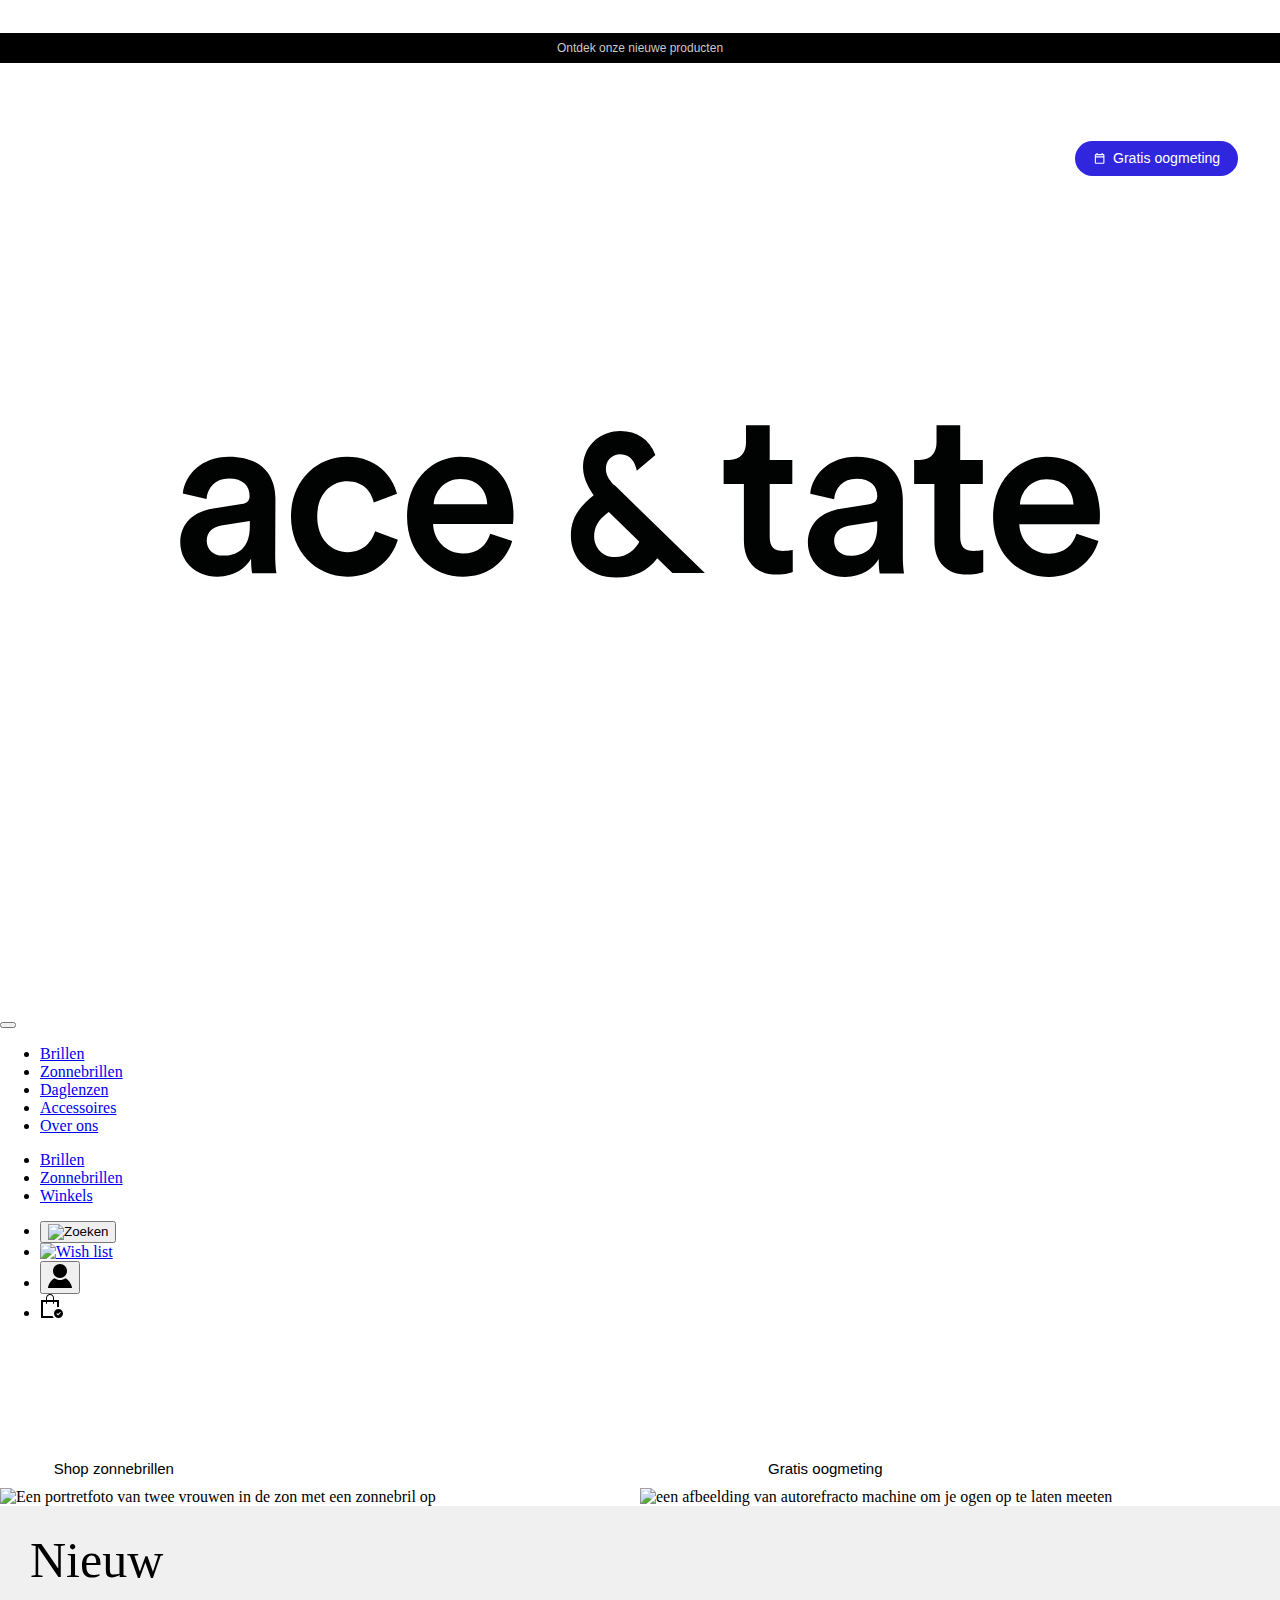
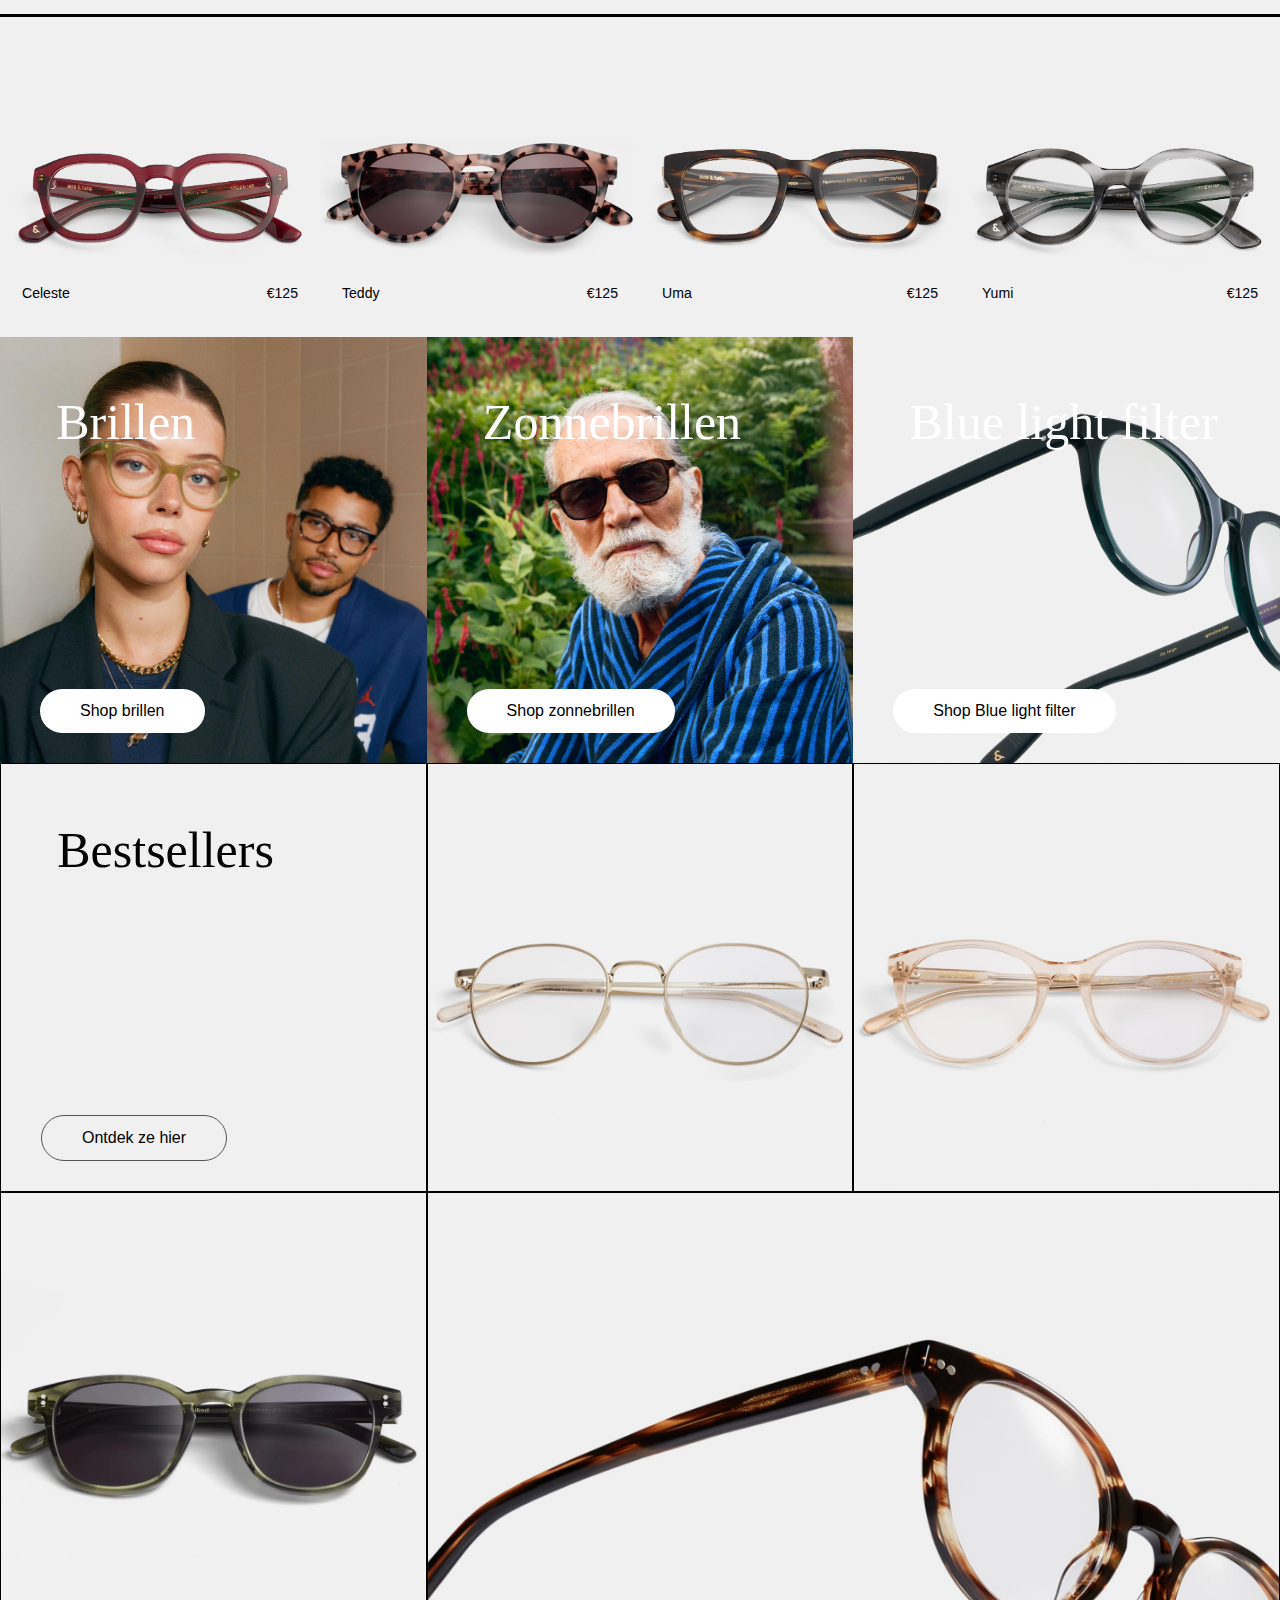
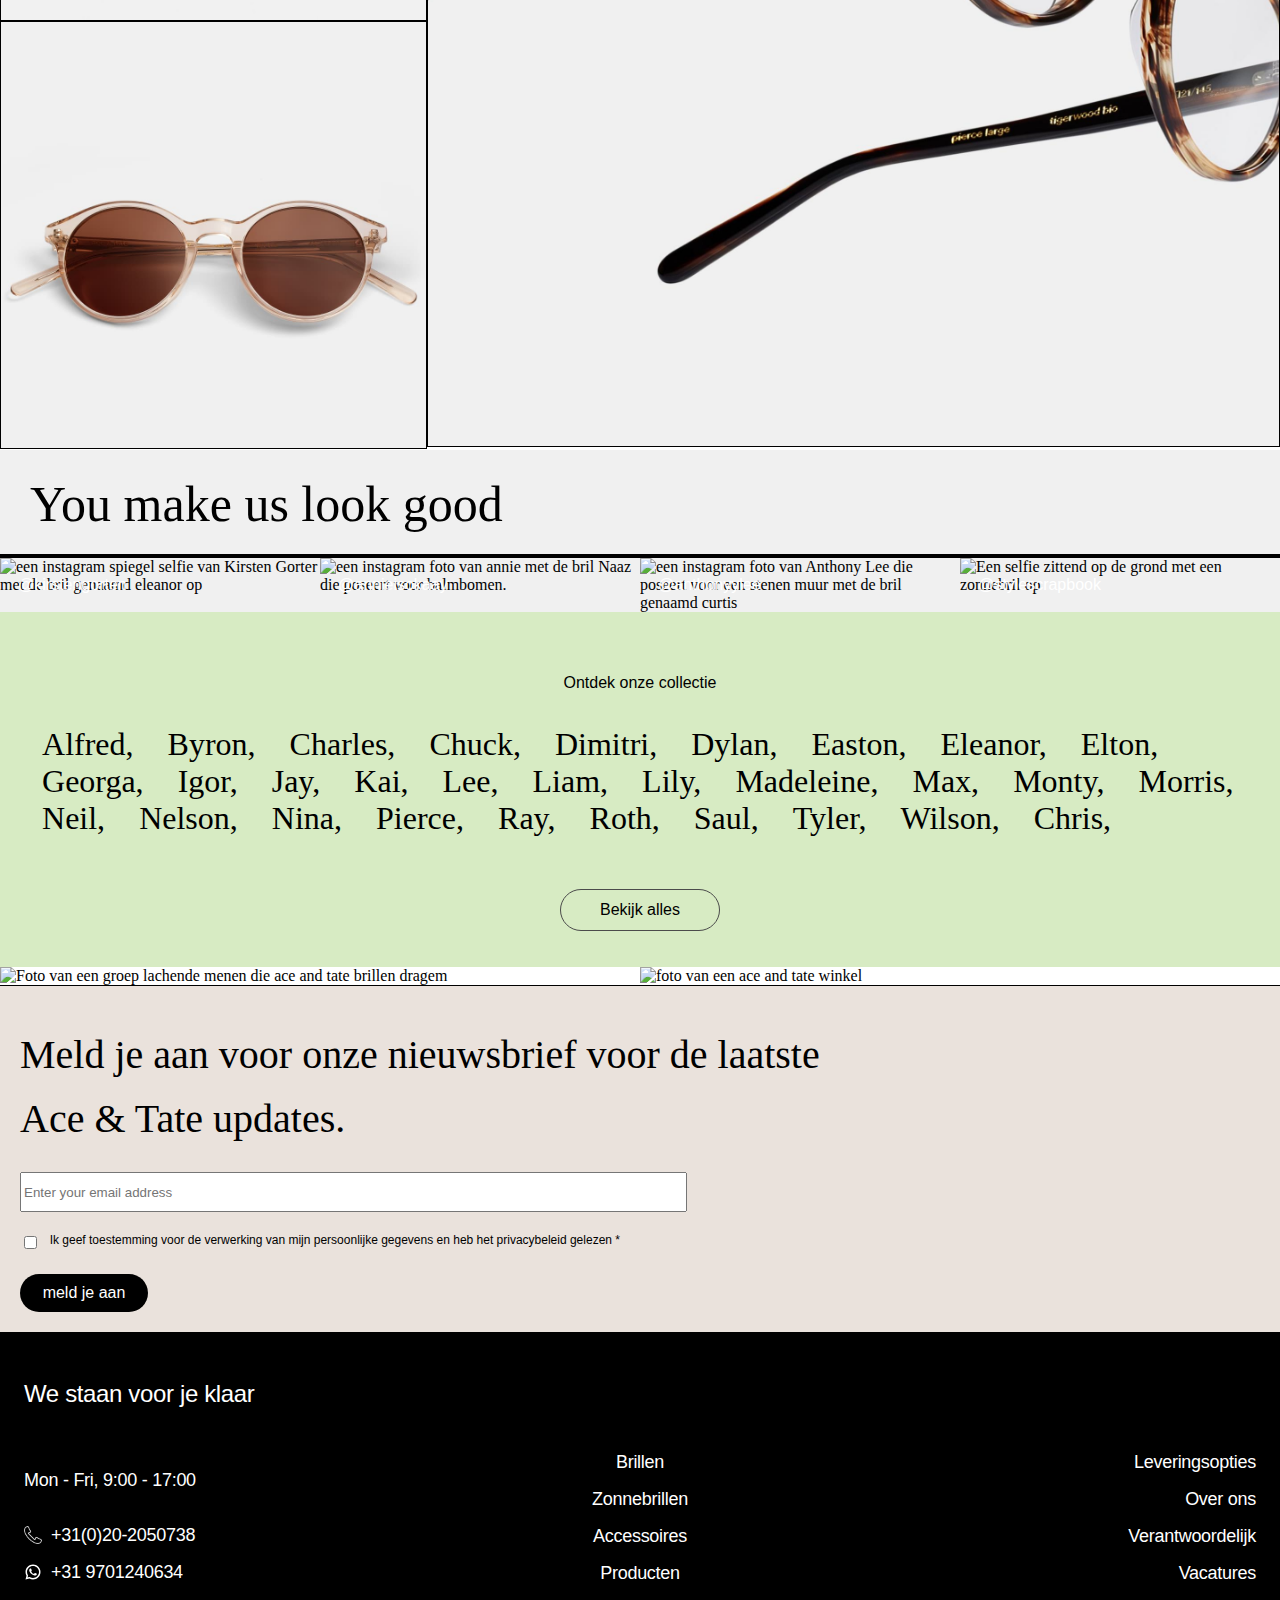
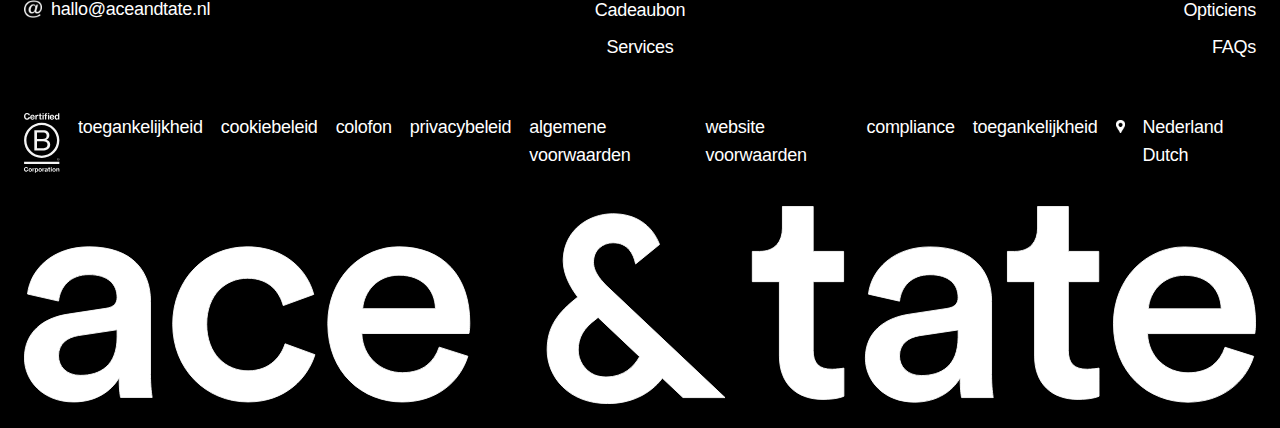
==== commit 64f7d7ef: "Add files via upload" ====
--- a/index.html
+++ b/index.html
@@ -15,86 +15,46 @@
 </head>
  
 <body>
-        <header>
-            <p>Ontdek onze nieuwe collectie. Shop nu</p>
-            
-            <!-- Desktop Navigatie -->
-            <nav class="desktop-nav">
-                <a href="index.html">
-                    <h1 aria-label="welkom op de homepage van ace and tate">
-                        <img src="images/Logo.svg" alt="logo van ace & tate">
-                    </h1>
-                </a>
-                
-                <!-- Linkerlijst voor productcategorieën -->
-                <ul class="nav-links">
-                    <li><a href="#">Brillen</a></li>
-                    <li><a href="#">Zonnebrillen</a></li>
-                    <li><a href="#">Daglenzen</a></li>
-                    <li><a href="#">Accessoires</a></li>
-                    <li><a href="pagina2.html">Over ons</a></li>
-                </ul>
-        
-                <!-- Rechterlijst voor acties en iconen -->
-                <ul class="nav-icons">
-                    <li><a href="#">Gratis oogmeting</a></li>
-                    <li><a href="#">Winkels</a></li>
-                    <li><a href="#">Inloggen</a></li>
-                    <li><a href="#"><img src="images/iconmonstr-magnifier-lined.svg" alt="Zoeken"></a></li>
-                    <li><a href="#"><img src="images/iconmonstr-heart-lined.svg" alt="Favorieten"></a></li>
-                    <li><a href="#"><img src="images/iconmonstr-shopping-bag-14.svg" alt="Winkelwagen"></a></li>
-                </ul>
-            </nav>
-        
-            <!-- Mobiele Navigatie -->
-            <div class="mobile-nav">
-                <nav class="top-nav">
-                    <button class="hamburger" aria-label="Open menu">&#9776;</button>
-                    
-                    <a href="#" class="logo">
-                        <img src="images/Logo.svg" alt="Logo van Ace & Tate">
-                    </a>
-        
-                    <ul class="icons">
-                        <li><a href="#"><img src="images/iconmonstr-magnifier-lined.svg" alt="Zoeken"></a></li>
-                        <li><a href="#"><img src="images/iconmonstr-heart-lined.svg" alt="Favorieten"></a></li>
-                        <li><a href="#"><img src="images/iconmonstr-shopping-bag-14.svg" alt="Winkelwagen"></a></li>
-                    </ul>
-                </nav>
-        
-                <div class="overlay">
-                    <button class="close-btn" aria-label="Close menu">×</button>
-        
-                    <nav class="bottom-nav">
-                        <ul class="mobile-links">
-                            <li><a href="#">Brillen</a></li>
-                            <li><a href="#">Zonnebrillen</a></li>
-                            <li><a href="#">Daglenzen</a></li>
-                            <li><a href="#">Accessoires</a></li>
-                            <li><a href="#">Over ons</a></li>
-                        </ul>
-                    </nav>
-                </div>
-            </div>
-        </header>
-        
-        
-        
-        
-        
-
-
-        
-        
-        
-        
-        
-        
-        
-        
-
-
-
+    <header>
+        <a href="index.html">
+            <h1 aria-label="welkom op de homepage van ace and tate">
+                <img src="images/Logo.svg" alt="logo van ace & tate">
+            </h1>
+        </a>
+    
+          <!-- Hamburger button -->
+          <button aria-label="Open menu"></button>
+        <nav>
+            <ul>
+                <li><a href="#">Brillen</a></li>
+                <li><a href="#">Zonnebrillen</a></li>
+                <li><a href="#">Daglenzen</a></li>
+                <li><a href="#">Accessoires</a></li>
+                <li><a href="pagina2.html">Over ons</a></li>
+            </ul>
+        </nav>
+    
+        <nav>
+            <ul>
+                <li><a href="#">Brillen</a></li>
+                <li><a href="#">Zonnebrillen</a></li>
+                <li><a href="#">Winkels</a></li>
+            </ul>
+        </nav>
+    
+        <nav>
+            <ul>
+                <li><button> <img src="images/icons8-search.svg" alt="Zoeken"></button></li>
+                <li><a href="#"> <img src="images/icons8-heart-96.png" alt="Wish list"></a> </li>
+                <li><button><img src="images/iconmonstr-user-5.svg" alt="Account"></button></li>
+                <li><a href="#"><img src="images/iconmonstr-shopping-bag-14.svg" alt="Winkelwagen"></a> </li>
+            </ul>
+        </nav>
+    
+        <p>Ontdek onze nieuwe producten</p>
+    </header>
+    
+       
 <main>
 
 <section>
@@ -105,7 +65,6 @@
             <source src="https://images.aceandtate.com/video/upload/vc_h265:baseline:3.1/q_auto:good,c_limit/v1724859359/Title_Sequence-_pg1hew.mp4#t=0.5" type="video/mp4" alt="Volg de Tatemans en laat je meeslepen met een reeks verslavend mooie brillen. ">
             <source src="https://images.aceandtate.com/video/upload/vc_vp9:baseline:3.1/q_auto:good,c_limit/v1724859359/Title_Sequence-_pg1hew.mp4#t=0.5" type="video/mp4" alt="Stijlvol tot in de puntjes, met net genoeg drama om het spannend te houden. Er is voor ieder wat wils, aan jou de keuze. "> 
         </video>
-        <a href="#">Meet the Tatemans</a>
         <a href="#">Shop de collectie</a>
 </section>
 
@@ -185,14 +144,9 @@
     <li> 
         <a href="#">
         <img src="images/Bestseller_Neil.jpeg" alt="">
-        <p>Neil Large</p>
-        <p>Satin gold</p>  </a>
-        
-    
+     </a>
         <li>
             <a href="#"> 
-                <p>Lily </p>
-                <p>Fizz</p>
                 <img src="images/Bestseller_lilly-fizz-flat_1.jpeg" alt=" lily een slank montuur met ronde glazen in de kleur fizz">
             </a>
             
@@ -201,9 +155,6 @@
         <li>
             <a href="#">
                 <img src="images/Bestselller_pierce.jpeg" alt="Afbeelding van de Pierce een frame dat zacht afgerond is met een bijgesneden bovenkant.">
-                <p>Pierce Large</p>
-                <p>Tigerwood</p>
-                
             </a>
             
         </li>
@@ -211,18 +162,13 @@
         <li>
             <a href="#">
                 <img src="images/Bestseller_frame_image__2_.png" alt="Afbeelding van de Alfred zonnebril.Een klassieke, iconische vorm in de kleur Botanical haze">
-                <p>Alfred</p>
-                <p>Botanical Haze</p>
             </a>     
         </li>
 
         <li> 
             <a href="#">
             <img src="images/Bestseller_monty-fizz-sun-flat_1.jpeg" alt="Afbeelding van de Monty in de kleur fizz een gewelfd montuur dat een schilderachtige look geeft">
-            <p>Monty</p>
-            <p>Fizz</p>
             </a>
-    
     </li>
 </ul>
 
--- a/styles/style.css
+++ b/styles/style.css
@@ -51,10 +51,12 @@
         --color-background:#111;
         --color-background-button: rgb(47, 38, 221); 
         --color-background-button: #FFF200;
-    }
-}
-
-/* font size toevoegen aan root  */
+        --color-background-hover:rgba(255, 255, 255, 0.5);
+        --color-background-collectie: #D7EBC3;
+        --color-background-overons:#fcd792;
+
+    }
+}
 
 
 /****************/
@@ -68,95 +70,168 @@
     padding: 0;
 }
 
+/* Dark mode styling */
+@media (prefers-color-scheme: dark) {
+    body {
+      background-color: #121212;
+      color: #ffffff;
+    }
+  }
+
 header {
-    position: sticky;
+    position: relative;
     top:0;
     z-index: 1;
 }
 
-/* Zorgt ervoor dat de <p> helemaal bovenaan de pagina komt */
+
+
+/* Algemene header stijlen */
+header {
+    position: relative;
+    width: 100%;
+    background-color: #fff;
+    padding: 0;
+    margin: 0;
+}
+
 header p {
     position: absolute;
     top: 0;
     left: 50%;
     transform: translateX(-50%);
-    background-color: var(--color-background); /* Optionele achtergrondkleur */
     padding: 0.63em;
     width: 100%;
     text-align: center;
-    z-index: 1; /* Zorgt dat <p> boven andere elementen staat */
-    color: var(--color-text); 
-    margin: 0;
     font-size: 0.75em;
-    line-height: 1.25em;
     font-family: AmperSans, "Helvetica Neue", Helvetica, Arial, sans-serif;
     font-weight: 200;
-    letter-spacing: 0em;
-}
-
-/* Stijling voor de nav zodat deze gepositioneerd kan worden */
-header nav {
+    color: #c9c9c9;
+    background-color:#000
+}
+
+/* Desktop-specifieke stijlen */
+@media (min-width: 1024px) {
+    /* Verberg de mobiele navigatie */
+    .mobile-nav {
+        display: none;
+    }
+
+    /* Desktop navigatiestijlen */
+    nav.desktop-nav {
+        background-color: #f5f5f5;
+        display: flex;
+        justify-content: space-between;
+        align-items: center;
+        padding: 0 20px;
+    }
+
+    nav.desktop-nav h1 {
+        margin: 0;
+        padding: 0;
+    }
+
+    nav.desktop-nav a {
+        text-decoration: none;
+        display: flex;
+        align-items: center;
+        font-size: 1em;
+        line-height: 1.5em;
+        font-family: AmperSans, "Helvetica Neue", Helvetica, Arial, sans-serif;
+        font-weight: 500;
+        color: black;
+    }
+
+    nav.desktop-nav h1 img {
+        height: 5em;
+        width: auto;
+        display: block;
+    }
+
+    /* Horizontale uitlijning van links en iconen */
+    nav.desktop-nav .nav-links,
+    nav.desktop-nav .nav-icons {
     display: flex;
-    justify-content: space-between;
-    align-items: center;
-    margin-top: 0.31em; /* Meer ruimte boven de nav zodat de <p> er niet overheen valt */
-}
-
-/* Zorgt ervoor dat het logo (h1) links in de hoek staat */
-nav h1 {
-    margin: 0;
-    padding: 0;
-}
-
-nav a {
-    text-decoration: none;
-    display: flex;
-    align-items: center; /* Zorgt dat de afbeelding netjes wordt uitgelijnd */
-    margin: 0;
-    font-size: 1.00em;
-    line-height: 1.50em;
-    font-family: AmperSans, "Helvetica Neue", Helvetica, Arial, sans-serif;
-    font-weight: 500;
-    letter-spacing: -0.015em;
-    color: black; 
-    text-decoration: none; 
-}
-
-
-/* Afbeelding van het logo aanpassen */
-nav h1 img {
-    height: 5em;
-    width: auto;
-    display: block;
-}
-
-/* Zorgt ervoor dat de <ul> elementen horizontaal worden weergegeven */
-nav ul {
-    display: flex;
-    list-style-type: none;
-    padding: 0;
-    margin: 0;
-}
-
-/* Zorgt voor wat ruimte tussen de <li> elementen */
-nav ul li {
-    margin-right: 20px;
-}
-
-nav ul li a {
-    text-decoration: none;
-    color: black;
-}
-
-/* Geeft ruimte aan de tweede ul */
-nav ul:last-of-type {
-    margin-left: auto;
-}
-
-/* Stijlen voor iconen */
-nav ul li a img {
-    height: 1.50em; /* Pas de grootte van de iconen aan naar wens */
-}
+        list-style-type: none;
+        padding: 0;
+        margin: 0;
+    }
+
+    nav.desktop-nav .nav-links li,
+    nav.desktop-nav .nav-icons li {
+        margin-right: 20px;
+    }
+
+    nav.desktop-nav .nav-icons li:last-child {
+        margin-right: 0;
+    }
+
+    nav.desktop-nav ul li a {
+        text-decoration: none;
+        color: black;
+    }
+
+    nav.desktop-nav .nav-icons li a img {
+        height: 1.5em;
+    }
+}
+
+/* Mobiele CSS */
+@media (max-width: 1024px) {
+    .desktop-nav {
+        display: none;
+    }
+
+    .top-nav {
+        display: flex;
+        align-items: center;
+        justify-content: space-between;
+        padding: 10px 20px;
+    }
+
+    .overlay {
+        display: none;
+        position: fixed;
+        top: 0;
+        left: 0;
+        width: 100%;
+        height: 100%;
+        background-color: white;
+        z-index: 9;
+        padding-top: 2em;
+    }
+
+    .overlay .bottom-nav {
+        display: block;
+    }
+
+    .overlay .mobile-links {
+        font-size: 0.9em;
+        font-family: AmperSans, "Helvetica Neue", Helvetica, Arial, sans-serif;
+        font-weight: 500;
+        text-align: center;
+        list-style: none;
+        margin: 0;
+        padding: 0;
+    }
+
+    .overlay .mobile-links li {
+        margin: 20px 0;
+    }
+
+    .close-btn {
+        position: absolute;
+        top: 1em;
+        padding-left: 1em;
+        font-size: 2em;
+        background: transparent;
+        border: none;
+        cursor: pointer;
+        color: black;
+        z-index: 10;
+    }
+}
+
 
 /* Zorgt ervoor dat de sectie een flex-container is en de laatste twee links naast elkaar staan */
 section:first-of-type {
@@ -176,7 +251,7 @@
 /* Stijl voor "Gratis oogmeting", rechtsboven in de hoek */
 section:first-of-type a:first-of-type {
     position: fixed;  /* Zorgt ervoor dat de link sticky is */
-    top: 6em;
+    top: 10em;
     right:3em;
     color: white;
     background-color: rgb(47, 38, 221); /* Oorspronkelijke kleur */
@@ -190,7 +265,7 @@
     display: flex; 
     align-items: center; 
     white-space: nowrap;
-    z-index: 2; 
+    z-index: 1;
 }
 
 /* Stijl voor SVG's binnen de "Boek een oogmeting" link */
@@ -217,7 +292,6 @@
     transform: translateX(-50%); 
     display: flex; 
     gap: 0.63em; 
-    z-index: 2; 
 }
 
 /* Stijl voor de links "Meet the Tatemans" en "Shop de collectie" */
@@ -229,24 +303,30 @@
     transform: translateX(-50%); 
     display: flex; 
     gap: 0.63em; 
-    z-index: 2; 
 }
 
 /* Specifieke stijl voor de individuele links */
 section:first-of-type a:nth-of-type(2),
 section:first-of-type a:nth-of-type(3) {
-    color: #000000; /* Kleur van de tekst */
+margin-bottom: 10em;
+    bottom: 1.25em;
+    text-align: center;
+    font-size: 0.94em;
+    padding: 0.5em 1em;
+    border-radius: 5em;
+    color: #000;
+    text-decoration: none;
+    transition: border-color 0.3s ease;
+    font-family: AmperSans, "Helvetica Neue", Helvetica, Arial, sans-serif;
     background-color: #FFF200; /* Achtergrondkleur van de link */
-    padding: 0.75em 1.25em; 
-    text-decoration: none;
-    border-radius:624.94em;
     transition: background-color 150ms ease-out; /* Effect voor hover */
 }
 
 /* Hover-effect voor de laatste twee links */
 section:first-of-type a:nth-of-type(2):hover,
 section:first-of-type a:nth-of-type(3):hover {
-    background-color: #fff30f; 
+    background-color: #efecc0; 
+    transition: background-color 150ms ease-out;
 }
 
 /* 8 hover-stijlen voor "Gratis oogmeting" */
@@ -256,49 +336,62 @@
 }
 
 
-/* SECTION 2 */ 
-
+/* SECTION 2 */
 section:nth-of-type(2) {
-    display: flex; /* Zorg ervoor dat de afbeeldingen naast elkaar staan */
+    display: flex; /* Flexbox zorgt voor de juiste indeling */
     justify-content: space-between;
     align-items: center;
-    position: relative; 
+    position: relative; /* Belangrijk om absolute positionering van de tekst mogelijk te maken */
     width: 100%;
     margin: 0;
-    padding: 0; 
-}
-
+    padding: 0;
+}
+
+/* Zorg ervoor dat de afbeeldingen naast elkaar staan, zonder witruimte */
 section:nth-of-type(2) img {
-    width: 50%; /* Laat de afbeeldingen bijna de helft van de sectie innemen */
-    height: auto; 
-}
-
+    width: 50%; /* Elke afbeelding neemt de helft van de breedte in */
+    height: auto; /* Zorg ervoor dat de afbeeldingen proportioneel blijven */
+    object-fit: cover; /* Zorg ervoor dat de afbeeldingen goed schalen */
+    margin: 0; /* Geen marge tussen de afbeeldingen */
+}
+
+/* De tekst wordt absoluut gepositioneerd over de afbeeldingen */
 section:nth-of-type(2) p {
     position: absolute; 
     color: white;
-    z-index: 2; 
     font-size: 1.50em;
     text-align: center; 
     width: 100%;
-}
-
+    margin: 0;
+}
+
+/* De tekst 'See you out there' boven de eerste afbeelding */
 section:nth-of-type(2) p:first-of-type {
-    top: 30%; /* Positioneert de eerste <p> iets naar beneden */
+    top: 1.3em;
     left: 0; 
-}
-
+    width: 50%; /* De tekst neemt de helft van de breedte van de section in */
+    text-align: left; 
+    padding-left: 1em; /* Ruimte vanaf de linkerkant voor tekst */
+    font-size: 2.5em; /* Pas de fontgrootte aan voor betere zichtbaarheid */
+}
+
+/* De tekst 'Boek een gratis oogmeting' boven de tweede afbeelding */
 section:nth-of-type(2) p:last-of-type {
-    bottom: 30%; /* Positioneert de tweede <p> iets omhoog */
-    left: 0; 
-}
-
+    bottom: 15.5em;
+    right: 0; 
+    width: 50%; /* De tekst neemt de helft van de breedte van de section in */
+    text-align: left; 
+    padding-left: 1em; /* Ruimte vanaf de linkerkant voor tekst */
+    font-size: 2.5em; /* Pas de fontgrootte aan voor betere zichtbaarheid */
+}
+
+/* Zorg ervoor dat de links absoluut gepositioneerd zijn */
 section:nth-of-type(2) a {
     position: absolute;
     color: white; 
     text-decoration: underline;
-    z-index: 2; 
-    margin: 0;
-    font-size: 1.00em;
+    margin: 0;
+    font-size: 0.94em;;
     line-height: 1.25em;
     font-family: AmperSans, "Helvetica Neue", Helvetica, Arial, sans-serif;
     letter-spacing: 0em;
@@ -307,141 +400,250 @@
     border-radius: 624.94em;
     padding: 0.75em 2.50em;
     text-decoration: none;
-    
-}
-
+}
+
+/* Eerste link (Shop zonnebrillen) */
 section:nth-of-type(2) a:first-of-type {
     bottom: 1.25em; 
+    left: 2.5em; /* Positie de link links onder de eerste afbeelding */
     text-align: left; 
-    font-size: 15px; 
-    margin-left: 1.75em;
-    padding: 0.5em 1em; /* Optioneel: voeg padding toe om de link meer ruimte te geven */
-    border-radius: 5em; /* Maak de hoeken afgerond */
+    font-size: 0.94em; 
+    padding: 0.5em 1em; 
+    border-radius: 5em; 
     background-color: white;
     color: #000;
-    transition: border-color 0.3s ease; /* Maak de overgang soepel */
-}
-
+    transition: border-color 0.3s ease;
+}
+
+/* Hover-effect voor de eerste link */
 section:nth-of-type(2) a:first-of-type:hover {
-    background-color: rgba(255, 255, 255, 0.75); /* Maak de achtergrond licht transparant bij hover */
+    background-color: rgba(255, 255, 255, 0.75);
     color: black; 
 }
 
+/* Tweede link (Gratis oogmeting) */
 section:nth-of-type(2) a:last-of-type {
     bottom: 1.25em;
-    left: 58%;
-    transform: translateX(-50%);
+    left: 50em;
     text-align: center;
     font-size: 0.94em;
-    padding: 0.5em 1em; /* Optioneel: voeg padding toe om de link meer ruimte te geven */
-    border-radius: 5em; /* Maak de hoeken afgerond */
+    padding: 0.5em 1em; 
+    border-radius: 5em; 
     background-color: white;
     color: #000;
-    transition: border-color 0.3s ease; /* Maak de overgang soepel */
-}
-
-
-
-/* Hover-effect voor de laatste link in sectie 2 */
+    transition: border-color 0.3s ease;
+}
+
+/* Hover-effect voor de tweede link */
 section:nth-of-type(2) a:last-of-type:hover {
-    background-color: rgba(255, 255, 255, 0.75); /* Maak de achtergrond licht transparant bij hover */
+    background-color: rgba(255, 255, 255, 0.75);
     color: black; 
 }
 
-
-section:nth-of-type(2) p:first-of-type {
-    top: 0; 
-    left: 0; 
-    width: auto; 
-    text-align: left; 
-    padding: 0.63em; 
-    font-size: 3.13em; 
-    color: white; 
-    z-index: 2; 
-}
-
-section:nth-of-type(2) p:last-of-type {
-    top: 0; 
-    left: 50%; 
-    transform: translateX(0); 
-    width: auto; 
-    text-align: left; 
-    padding: 0.63em; 
-    font-size: 3.13em; 
-    color: white; 
-    z-index: 2; 
-}
-
-section:nth-of-type(3) {
-    clear: both; 
-    position: relative; 
-    margin-top: 0; 
-    padding: 0; 
+/* Responsieve aanpassingen */
+
+/* Mobiele weergave (max-width: 767px) */
+@media (max-width: 767px) {
+    section:nth-of-type(2) {
+        flex-direction: column; /* Zorg ervoor dat de sectie verticaal wordt gestapeld op mobiele schermen */
+        align-items: center;
+        position: relative; /* Zorg ervoor dat de tekst goed gepositioneerd blijft */
+    }
+
+    /* Stijl voor "Gratis oogmeting", rechtsboven in de hoek */
+    section:first-of-type a:first-of-type {
+    top: 15em;
+    right: 45em;
+    font-size: 1em;
+}
+
+
+    section:nth-of-type(2) h2 {
+       font-size:  2.5em;
+    }
+
+    section:nth-of-type(2) img {
+        width: 100%; /* Afbeeldingen nemen de volledige breedte in op mobiele schermen */
+        height: auto; /* Zorgt ervoor dat de afbeelding de hoogte goed aanpast */
+    }
+
+    section:nth-of-type(2) p {
+        font-size: 2em; 
+        text-align: center;
+        width: 90%; /* Zorg ervoor dat de tekst niet te breed wordt op mobiel */
+        padding-left: 0; /* Geen padding voor tekst op mobiele weergave */
+        margin: 0;
+    }
+
+    /* Specifieke tekstpositie voor mobiel */
+    section:nth-of-type(2) p:first-of-type {
+        top: 1em; /* Zet de tekst iets naar beneden voor mobiel */
+        left: 0;
+        width: 100%;
+    }
+
+    section:nth-of-type(2) p:last-of-type {
+        bottom: 6em; /* Zet de tweede tekst iets omhoog voor mobiel */
+        right: 0;
+        width: 100%;
+    }
+
+
+    section:first-of-type a:nth-of-type(2), section:first-of-type a:nth-of-type(3) {
+        margin-bottom: 0;
+    }
+
+    section:nth-of-type(2) a {
+
+    font-size: 1.2em; /* Kleinere tekst voor de links */
+        padding: 0.75em 2em;
+        text-align: center;
+        margin: 1.25em 0; /* Zorgt voor wat ruimte tussen de links */
+    }
+
+    section:nth-of-type(2) a:first-of-type {
+        bottom: 1.25em;
+        left: 2.5em; /* Zet de eerste link een beetje naar links */
+    }
+
+    section:nth-of-type(2) a:last-of-type {
+        bottom: 1em;
+        left: 2.5em;
+    }
+}
+
+/* Tablet weergave (max-width: 1024px and min-width: 768px) */
+@media (max-width: 1024px) and (min-width: 768px) {
+    section:nth-of-type(2) {
+        flex-direction: column; /* Flexbox voor verticaal gestapelde inhoud op tablets */
+        align-items: center;
+    }
+
+    section:nth-of-type(2) img {
+        width: 80%; /* Afbeeldingen nemen 80% van de breedte in op tablets */
+    }
+
+    section:nth-of-type(2) p {
+        font-size: 2.5em; /* Verkleint de tekst voor tablets */
+        text-align: center;
+        padding-left: 0;
+    }
+
+    section:nth-of-type(2) a {
+        font-size: 1.3em; /* Vergroot de links voor tablets */
+    }
+}
+/*SECTION 3 NIEUW*/
+
+/* Algemeen - Zorg dat de tekst en afbeeldingen goed worden uitgelijnd */
+section:nth-of-type(3) ul {
+    display: flex;
+    margin: 0;
+    padding: 0;
+    list-style: none;
+    overflow: hidden; /* Verbergt scrollbalk op desktop */
+}
+
+section:nth-of-type(3) li {
+    flex: 1 1 25%; /* Verdeling over 4 afbeeldingen op desktop */
+    position: relative;
+    display: flex;
+    justify-content: center;
+    margin: 0;
 }
 
 section:nth-of-type(3) h2 {
     font-family: 'ATArizona', 'Times New Roman', Times, serif;
     font-weight: lighter;
-    font-size: 3.125em; 
-    padding: 0.5em 0.6em; 
-    margin: 0; 
-    position: relative; 
+    font-size: 3.125em;
+    padding: 0.5em 0.6em;
+    margin: 0;
+    position: relative;
     background-color: #F0F0F0;
-}
-
-section:nth-of-type(3) h2::after {
-    content: ""; /* Leeg inhoudselement */
-    display: block; 
-    width: 100%; 
-    height: 1px;
-    background-color: black;
+    border-bottom: 0.063em solid black; ;
+}
+
+
+
+section:nth-of-type(3) img {
+    width: 100%; /* De afbeelding neemt de volledige breedte van de li in */
+    height: auto;
+    display: block;
+}
+
+section:nth-of-type(3) p {
+    font-size: 0.88em;
+    font-family: AmperSans, "Helvetica Neue", Helvetica, Arial, sans-serif;
     position: absolute;
-    bottom: 0; 
-    left: 0; 
-    z-index: 1; 
-}
-
-section:nth-of-type(3) ul {
-    display: flex; 
-    flex-wrap: wrap;
-    padding: 0; 
-    margin: 0;
-    list-style: none; 
-}
-
-section:nth-of-type(3) li {
-    position: relative;
-    flex: 1 1 200px; 
-    margin: 0; 
-    text-align: center; 
-}
-
-section:nth-of-type(3) img {
-    width: 100%;
-    height: 400px; 
-    display: block; 
-    margin: 0; 
-}
-
-section:nth-of-type(3) p {
-    position: absolute; 
-    bottom: 10px; 
-    color: rgb(0, 0, 0);
-}
-
+    bottom: 0.625em;
+    left: 0;
+    right: 0;
+    padding: 0.938em;
+    text-align: center;
+    color: #000;
+}
+
+/* Zorg dat de tekst goed uitgelijnd is op de mobiele versie */
 section:nth-of-type(3) p:nth-of-type(1) {
-    left: 10px; 
-    text-align: left; 
+    left: 0.625em;
+    text-align: left;
 }
 
 section:nth-of-type(3) p:nth-of-type(2) {
-    right: 10px;
-    bottom: 10px; 
-    text-align: right; 
-}
-
-
-/* 4e sectie */
+    right: 0.625em;
+    bottom: 0.625em;
+    text-align: right;
+}
+
+/* Mobiele weergave (max-width: 767px) */
+@media (max-width: 767px) {
+    
+    section:nth-of-type(3) ul {
+        display: flex;
+        overflow-x: auto; /* Horizontale scroll voor mobiele slider */
+        scroll-snap-type: x mandatory; /* Snaps voor een betere scroll-ervaring */
+        -webkit-overflow-scrolling: touch;
+    }
+
+    section:nth-of-type(3) li {
+        flex: 0 0 45%; /* Twee volledige afbeeldingen zichtbaar en een derde deels */
+        scroll-snap-align: start; /* Zorgen voor snapping-effect */
+    }
+
+    section:nth-of-type(3) img {
+        width: 100%;
+        height: auto;
+    }
+
+
+    section:nth-of-type(3) p {
+        bottom: -0.50em;
+        font-family: AmperSans, "Helvetica Neue", Helvetica, Arial, sans-serif;
+        letter-spacing: 0em;
+        font-weight: 500;
+        font-size: 1em; /* Kleinere tekst op mobiel */
+    }
+
+
+    section:nth-of-type(3) p:nth-of-type(1) {
+        left: 1em;
+        text-align: left;
+    }
+    
+    section:nth-of-type(3) p:nth-of-type(2) {
+        right: 1em;
+        bottom: -0.50em;
+        text-align: right;
+    }
+
+    section:nth-of-type(3) h2 {
+        padding-left: 1em;
+        font-size: 2.5em;
+    }
+}
+
+/* Selecteer de vierde sectie */
+/* Standaard styling voor desktop */
 section:nth-of-type(4) {
     clear: both;
     margin: 0;
@@ -449,36 +651,36 @@
 }
 
 section:nth-of-type(4) ul {
-    display: flex; /* Flex-container om de items horizontaal te plaatsen */
-    flex-wrap: nowrap; 
+    display: flex;
+    flex-wrap: nowrap;
     padding: 0;
     margin: 0;
-    list-style: none; 
-    width: 100vw; 
+    list-style: none;
+    width: 100vw;
     overflow-x: hidden;
 }
 
 section:nth-of-type(4) li {
     position: relative;
     text-align: center;
-    flex: 1 1 33.33%; 
-    max-width: 33.33%; 
+    flex: 1 1 33.33%;
+    max-width: 33.33%;
     box-sizing: border-box;
 }
 
 section:nth-of-type(4) img {
-    width: 100%; 
-    height: 100%; 
+    width: 100%;
+    height: 100%;
     object-fit: cover;
     display: block;
     margin: 0;
 }
 
-/* Stijl voor de p-tekst bovenaan links uitgelijnd */
+/* Styling voor de p-tekst */
 section:nth-of-type(4) p {
     position: absolute;
-    top: 10px;
-    left: 10px;
+    top: 0.625em;
+    left: 0.625em;
     margin: 0;
     padding: 0.5em;
     color: white;
@@ -487,15 +689,15 @@
     font-size: 3.125em;
 }
 
-/* Stijl voor de a-tekst onderaan de afbeelding */
+/* Styling voor de a-tekst */
 section:nth-of-type(4) a {
     position: absolute;
-    bottom: 30px;
-    left: 40px;
-    margin: 0;
-    padding: 0.75em 2.50em;
-    font-size: 16px;
-    line-height: 20px;
+    bottom: 1.875em;
+    left: 2.5em;
+    margin: 0;
+    padding: 0.75em 2.5em;
+    font-size: 1em;
+    line-height: 1.25em;
     font-family: AmperSans, "Helvetica Neue", Helvetica, Arial, sans-serif;
     letter-spacing: 0em;
     font-weight: 500;
@@ -505,11 +707,40 @@
     color: black;
 }
 
-/* Hover-effect voor de a-tekst */
 section:nth-of-type(4) a:hover {
-    background-color: rgba(255, 255, 255, 0.75); /* Maakt de achtergrond licht transparant bij hover */
-    color: black; 
-}
+    background-color: rgba(255, 255, 255, 0.75);
+    color: black;
+}
+
+/* Mobiele weergave - maak een slider */
+@media (max-width: 767px) {
+    section:nth-of-type(4) ul {
+        display: flex;
+        overflow-x: auto; /* Horizontaal scrollen mogelijk maken */
+        scroll-snap-type: x mandatory; /* Snap-effect voor vloeiend scrollen */
+        -webkit-overflow-scrolling: touch; /* Betere scrollervaring op mobiel */
+
+    }
+
+    section:nth-of-type(4) li {
+        flex: 0 0 80%; /* Zorg dat elke <li> 80% van de breedte inneemt */
+        max-width: 80%;
+        scroll-snap-align: center; /* Centraal in viewport snappen */
+        position: relative;
+        text-align: center;
+    }
+
+    section:nth-of-type(4) p {
+        left: 1.2em;
+        font-size: 1.5em; /* Iets kleinere tekstgrootte voor mobiel */
+    }
+
+    section:nth-of-type(4) a {
+        font-size: 14px;
+        padding: 0.5em 1.5em; /* Iets minder padding voor de knop */
+    }
+}
+
 
 
 
@@ -528,328 +759,248 @@
     box-sizing: border-box;
 }
 
-section:nth-of-type(5) h2 {
-    position: absolute;
-    top: 10px;
-    left: 10px;
-    margin: 0;
-    padding: 0.5em;
-    color: black;
+/* Verberg de vijfde sectie op mobiele schermen */
+@media (max-width: 767px) {
+    section:nth-of-type(5) {
+        display: none; /* Zorg dat de sectie verborgen blijft op mobiele apparaten */
+    }
+}
+
+/* Styling voor grotere schermen */
+@media (min-width: 768px) {
+    section:nth-of-type(5) h2 {
+        position: absolute;
+        top: 0.625em;
+        left: 0.625em;
+        margin: 0;
+        padding: 0.5em;
+        color: black;
+        font-family: 'ATArizona', 'Times New Roman', Times, serif;
+        font-weight: lighter;
+        font-size: 3.125em;
+    }
+
+    section:nth-of-type(5) ul {
+        list-style: none;
+        padding: 0;
+        margin: 0;
+        display: contents; /* Laat <li> direct in de grid komen */
+    }
+
+    section:nth-of-type(5) li {
+        background-color: #F0F0F0;
+        position: relative; /* Voor het positioneren van tekst boven de afbeelding */
+        width: 100%; /* Vult de breedte van de kolom */
+        height: 0; /* Start met een hoogte van 0 */
+        padding-bottom: 100%; /* Zorgt ervoor dat de hoogte gelijk is aan de breedte (vierkant) */
+        border: 0.8px solid rgb(0, 0, 0); 
+        box-sizing: border-box; /* Zorgt ervoor dat de padding en border binnen de breedte en hoogte vallen */
+    }
+
+    /* Stijl voor de tekst */
+    section:nth-of-type(5) li a {
+        position: absolute;
+        top: 0;
+        left: 0;
+        width: 100%;
+        height: 100%; /* Vult de hoogte van de kolom */
+        text-align: center;
+        color: white; 
+        text-decoration: none;
+        box-sizing: border-box;
+    }
+
+    section:nth-of-type(5) li:first-child p {
+        position: absolute;
+        bottom: 1.875em;
+        left: 2.5em;
+        margin: 0;
+        font-size: 1em;
+        line-height: 1.25em;
+        font-family: AmperSans, "Helvetica Neue", Helvetica, Arial, sans-serif;
+        letter-spacing: 0em;
+        font-weight: 500;
+        text-decoration: none;
+        color: black;
+        border: 1px solid #555; /* Huidige borderkleur */
+        padding: 0.75em 2.50em;
+        border-radius: 624.94em; 
+    }
+
+    /* Hover-effect voor het p-element */
+    section:nth-of-type(5) li:first-child p:hover {
+        border-color: #ccc; /* Verandert de borderkleur naar een lichtere kleur bij hover */
+    }
+
+    /* Stijl voor de afbeeldingen */
+    section:nth-of-type(5) img {
+        width: 100%; /* Vult de breedte van de cel volledig */
+        height: 100%; /* Vult de hoogte van de cel volledig */
+        object-fit: cover; /* Vult de kolom zonder de verhoudingen te vervormen */
+        margin: 0; 
+        padding: 0; 
+    }
+
+    /* Specifieke grid positionering in section 5 */
+    section:nth-of-type(5) li:nth-child(1) {
+        grid-column: 1 / 2; /* Kolom 1 */
+        grid-row: 1; /* Eerste rij */
+    }
+
+    section:nth-of-type(5) li:nth-child(2) {
+        grid-column: 2 / 3; /* Kolom 2 */
+        grid-row: 1; /* Eerste rij */
+    }
+
+    section:nth-of-type(5) li:nth-child(3) {
+        grid-column: 3 / 4; /* Kolom 3 */
+        grid-row: 1; /* Eerste rij */
+    }
+
+    section:nth-of-type(5) li:nth-child(4) {
+        grid-column: 2 / 4; /* Neemt kolom 2 en 3 */
+        grid-row: 2 / 4; /* Neemt twee rijen in beslag */
+    }
+
+    section:nth-of-type(5) li:nth-child(5) {
+        grid-column: 1 / 2; /* Alfred in kolom 1 */
+        grid-row: 2; /* Tweede rij */
+    }
+
+    section:nth-of-type(5) li:nth-child(6) {
+        grid-column: 1 / 2; /* Monty in kolom 1 */
+        grid-row: 3; /* Derde rij */
+    }
+
+    section:nth-of-type(5) li a h2, section:nth-of-type(5) li a p {
+        margin: 0;
+        color: white; 
+        font-size: 1.2rem; 
+        font-weight: bold;
+    }
+
+    section:nth-of-type(5) li a p {
+        font-size: 1rem; 
+    }
+}
+
+
+
+
+/* SECTION 6: YOU MAKE US LOOK GOOD */
+
+/* Algemene sectie styling */
+section:nth-of-type(6) {
+    margin: 0;
+    padding: 0;
+    background-color: #F0F0F0;
+    position: relative;
+    overflow: hidden;
+    width: 100%;
+}
+
+/* H2 Styling */
+section:nth-of-type(6) h2 {
     font-family: 'ATArizona', 'Times New Roman', Times, serif;
     font-weight: lighter;
     font-size: 3.125em;
-}
-
-/* Zorg dat de ul en li geen extra ruimte nemen in section 5 */
-section:nth-of-type(5) ul {
-    list-style: none;
+    padding: 0.5em 0.6em;
+    margin: 0;
+    position: relative;
+    background-color: #F0F0F0;
+}
+
+/* Onderstreping van H2 */
+section:nth-of-type(6) h2::after {
+    content: "";
+    display: block;
+    width: 100%;
+    height: 0.063em;
+    background-color: black;
+    position: absolute;
+    bottom: 0;
+    left: 0;
+    z-index: 1;
+}
+
+/* Grid layout op grotere schermen */
+section:nth-of-type(6) ul {
+    display: grid;
+    grid-template-columns: repeat(auto-fit, minmax(200px, 1fr));
     padding: 0;
-    margin: 0;
-    display: contents; /* Laat <li> direct in de grid komen */
-}
-
-
-section:nth-of-type(5) li {
-    background-color: #F0F0F0;
-    position: relative; /* Voor het positioneren van tekst boven de afbeelding */
-    width: 100%; /* Vult de breedte van de kolom */
-    height: 0; /* Start met een hoogte van 0 */
-    padding-bottom: 100%; /* Zorgt ervoor dat de hoogte gelijk is aan de breedte (vierkant) */
-    border: 0.8px solid rgb(0, 0, 0); 
-    box-sizing: border-box; /* Zorgt ervoor dat de padding en border binnen de breedte en hoogte vallen */
-}
-
-/* Zorgt dat de tekst over de afbeeldingen komt */
-section:nth-of-type(5) li a {
-    position: absolute;
-    top: 0;
-    left: 0;
-    width: 100%;
-    height: 100%; /* Vult de hoogte van de kolom */
-    text-align: center;
-    color: white; 
-    text-decoration: none;
+    margin: 0 auto;
+    list-style-type: none;
+}
+
+/* LI-element styling */
+section:nth-of-type(6) li {
+    position: relative;
+    overflow: hidden;
     box-sizing: border-box;
-}
-
-section:nth-of-type(5) li:first-child p {
-    position: absolute;
-    bottom: 30px;
-    left: 40px;
-    margin: 0;
-    font-size: 16px;
-    line-height: 20px;
-    font-family: AmperSans, "Helvetica Neue", Helvetica, Arial, sans-serif;
-    letter-spacing: 0em;
-    font-weight: 500;
-    text-decoration: none;
-    color: black;
-    border: 1px solid #555; /* Huidige borderkleur */
-    padding: 0.75em 2.50em;
-    border-radius: 624.94em; 
-}
-
-/* Hover-effect voor het p-element in de vijfde sectie */
-section:nth-of-type(5) li:first-child p:hover {
-    border-color: #ccc; /* Verandert de borderkleur naar een lichtere kleur bij hover */
-}
-
-
-
-/* Maak de afbeeldingen vierkant en zonder witruimte */
-section:nth-of-type(5) img {
-    width: 100%; /* Vult de breedte van de cel volledig */
-    height: 100%; /* Vult de hoogte van de cel volledig */
-    object-fit: cover; /* Vult de kolom zonder de verhoudingen te vervormen */
-    margin: 0; 
-    padding: 0; 
-}
-
-/* Specifieke grid positionering in section 5 */
-
-/* Kolom 1: Bestsellers */
-section:nth-of-type(5) li:nth-child(1) {
-    grid-column: 1 / 2; /* Kolom 1 */
-    grid-row: 1; /* Eerste rij */
-}
-
-/* Kolom 2: Neil afbeelding */
-section:nth-of-type(5) li:nth-child(2) {
-    grid-column: 2 / 3; /* Kolom 2 */
-    grid-row: 1; /* Eerste rij */
-}
-
-/* Kolom 3: Lily afbeelding */
-section:nth-of-type(5) li:nth-child(3) {
-    grid-column: 3 / 4; /* Kolom 3 */
-    grid-row: 1; /* Eerste rij */
-}
-
-/* Kolom 2 en 3 (over 2 rijen): Pierce afbeelding */
-section:nth-of-type(5) li:nth-child(4) {
-    grid-column: 2 / 4; /* Neemt kolom 2 en 3 */
-    grid-row: 2 / 4; /* Neemt twee rijen in beslag */
-}
-
-/* Kolom 1: Alfred (onder Bestsellers in kolom 1) */
-section:nth-of-type(5) li:nth-child(5) {
-    grid-column: 1 / 2; /* Alfred in kolom 1 */
-    grid-row: 2; /* Tweede rij */
-}
-
-/* Kolom 1: Monty (onder Alfred in kolom 1) */
-section:nth-of-type(5) li:nth-child(6) {
-    grid-column: 1 / 2; /* Monty in kolom 1 */
-    grid-row: 3; /* Derde rij */
-}
-
-/* Algemene tekst-styling */
-section:nth-of-type(5) li a h2, section:nth-of-type(5) li a p {
-    margin: 0;
-    color: white; 
-    font-size: 1.2rem; 
-    font-weight: bold; /
-}
-
-section:nth-of-type(5) li a p {
-    font-size: 1rem; 
-}
-
-
-
-/* SECTION 6 YOU MAKE US LOOK GOOD*/
-
-section:nth-of-type(6) {
-    margin: 0; 
-    padding: 0;
-    position: relative; 
-}
-
-/* H2 styling */
-section:nth-of-type(6) h2 {
-    font-family: 'ATArizona', 'Times New Roman', Times, serif; 
-    font-weight: lighter;
-    font-size: 3.125em; 
-    padding: 0.5em 0.6em; 
-    margin: 0; 
-    position: relative; 
-    background-color: #F0F0F0; 
-}
-
-/* Onderstreping van h2 */
-section:nth-of-type(6) h2::after {
-    content: ""; 
-    display: block; 
-    width: 100%; 
-    height: 1px; 
-    background-color: black; 
-    position: absolute; 
-    bottom: 0; 
-    left: 0; 
-    z-index: 1; 
-}
-
-/* Flexbox voor het uitlijnen van items */
-section:nth-of-type(6) ul {
-    display: flex; 
-    flex-wrap: wrap; 
-    padding: 0; 
-    margin: 0; 
-    list-style: none; 
-    width: 100%; 
-}
-
-/* Li-element styling */
-section:nth-of-type(6) li {
-    flex: 1 1 25%; 
-    max-width: 25%; 
-    position: relative; 
-    box-sizing: border-box; 
 }
 
 /* Afbeeldingen styling */
 section:nth-of-type(6) li img {
-    width: 100%; 
-    height: 200px; 
-    object-fit: cover; 
-    display: block; 
+    width: 100%;
+    height: 100%;
+    object-fit: cover;
+    display: block;
+    transition: transform 0.3s ease;
+}
+
+/* Zoom-in effect bij hover */
+section:nth-of-type(6) li:hover img {
+    transform: scale(1.05);
 }
 
 /* Tekst bovenop de afbeeldingen */
 section:nth-of-type(6) li p {
-    position: absolute; 
-    bottom: 10px; 
-    left: 10px; 
-    right: auto; 
-    margin: 0; 
-    padding: 10px; 
-    color: white; 
-    font-family: AmperSans, "Helvetica Neue", Helvetica, Arial, sans-serif; 
-    font-size: 1em; 
-
-}
-
-/* Verwijdert witruimte tussen de afbeeldingen en h2 */
-section:nth-of-type(6) ul {
-    gap: 0; 
-}
-
-/* Zorgt ervoor dat de afbeeldingen dezelfde grootte hebben */
-section:nth-of-type(6) li {
-    display: flex; 
-    justify-content: center; 
-    align-items: center; 
-}
-
-/* Standaard hoogte voor alle afbeeldingen */
-section:nth-of-type(6) li img {
-    height: 100%; 
-}
-
-section:nth-of-type(6) {
-    margin: 0;
-    padding: 0; 
-    position: relative; 
-    background-color: #F0F0F0; 
-    width: 100%; 
-    overflow: hidden; 
-}
-
-/* H2 styling */
-section:nth-of-type(6) h2 {
-    font-family: 'ATArizona', 'Times New Roman', Times, serif; 
-    font-weight: lighter; 
-    font-size: 3.125em; 
-    padding: 0.5em 0.6em; /* Ruimte rondom de tekst */
-    margin: 0;
-    position: relative; 
-}
-
-/* Onderstreping van h2 */
-section:nth-of-type(6) h2::after {
-    content: ""; 
-    display: block; 
-    width: 100%; 
-    height: 1px; 
-    background-color: black; /* Kleur van de streep */
     position: absolute;
-    bottom: 0; 
-    left: 0; 
-    z-index: 1; /* Zorgt ervoor dat het boven andere elementen verschijnt */
-}
-
-/* Flexbox voor het uitlijnen van items */
-section:nth-of-type(6) ul {
-    display: flex; 
-    flex-wrap: wrap;
-    padding: 0; 
-    margin: 0; 
-    list-style-type: none; 
-    width: 100%; 
-}
-
-/* Li-element styling */
-section:nth-of-type(6) li {
-    flex: 1 1 25%;
-    max-width: 25%; 
-    position: relative; 
-    box-sizing: border-box; 
-}
-
-/* Afbeeldingen styling */
-section:nth-of-type(6) li img {
-    width: 100%; 
-    height: 200px; 
-    object-fit: cover; 
-    display: block; 
-}
-
-/* Tekst bovenop de afbeeldingen */
-section:nth-of-type(6) li p {
-    position: absolute; 
-    bottom: 10px; 
-    left: 10px; 
-    right: auto; /* Laat 'right' niet meer auto, zodat het p-element niet naar rechts uitgelijnd is */
-    margin: 0; 
-    padding: 10px; 
-    color: white; 
-    font-family: AmperSans, "Helvetica Neue", Helvetica, Arial, sans-serif; /* Lettertype */
-    font-size: 1em; 
-}
-
-/* Verwijder witruimte tussen de afbeeldingen en h2 */
-section:nth-of-type(6) ul {
-    gap: 0; 
-}
-
-/* Zorg ervoor dat de afbeeldingen dezelfde grootte hebben */
-section:nth-of-type(6) li {
-    display: flex; 
-    justify-content: center; 
-    align-items: center; 
-}
-
-/* Standaard hoogte voor alle afbeeldingen */
-section:nth-of-type(6) li img {
-    height: 100%; 
-}
-
+    bottom: 0.625em;
+    left: 0.625em;
+    margin: 0;
+    padding: 0.5em;
+    color: white;
+    font-family: AmperSans, "Helvetica Neue", Helvetica, Arial, sans-serif;
+    font-size: 1em;
+}
+
+/* Responsive instellingen voor mobiele apparaten */
+@media (max-width: 768px) {
+    /* Zet afbeeldingen in een 2x2 grid */
+    section:nth-of-type(6) ul {
+        grid-template-columns: repeat(2, 1fr);
+        
+    }
+
+    /* Aanpassingen aan tekstgrootte en padding voor kleinere schermen */
+    section:nth-of-type(6) h2 {
+        font-size: 2em;
+        padding: 0.5em;
+    }
+    
+    /* Pas p-element grootte aan voor mobiel */
+    section:nth-of-type(6) li p {
+        font-size: 0.9em;
+        padding: 0.4em;
+    }
+}
 
 /* SECTION 7 BEKIJK ONZE COLLECTIE */
 section:nth-of-type(7) {
-    background-color: #D7EBC3; 
-    padding: 20px; 
+    background-color: #D7EBC3!important; 
+    padding: 1.25em; 
     margin: 0; 
     color: black; 
 }
 
 /* H2 styling */
 section:nth-of-type(7) h2 {
-    font-family: "AmperSans", "Helvetica Neue", Helvetica, Arial, sans-serif;
-    font-size: 15px; 
+    font-family: "AmperSans", "Helvetica Neue", Helvetica, Arial, sans-serif!important;
+    font-size: 1em!important; 
     font-weight: lighter; 
-    padding: 10px;
-    margin-top: 20px;
+    padding: 0.625em;
+    margin-top: 1.25em;
     margin-bottom: 15px; 
 }
 
@@ -863,7 +1014,7 @@
 /* Li-element styling */
 section:nth-of-type(7) li {
     display: inline; 
-    margin-right: 10px; 
+    margin-right: 0.625em; 
     position: relative; /* Voor positionering van de afbeelding */
 }
 
@@ -887,7 +1038,7 @@
     top: 100%; /* Plaats de afbeelding net onder het li-element */
     left: 0; 
     z-index: 1; /* Zorgt ervoor dat het boven andere elementen komt */
-    width: 300px;
+    width: 18.75em;
     height: auto; 
     border-radius: 10px;
 }
@@ -900,17 +1051,17 @@
 
 /* Extra styling voor links */
 section:nth-of-type(7) a {
-    padding: 2px 5px; /* Voegt wat ruimte rondom de tekst toe */
-    border-radius: 5px; /* Maakt de hoeken van de links afgerond */
+    padding: 0.125em 0.313em ;/* Voegt wat ruimte rondom de tekst toe */
+    border-radius: 0.313em; /* Maakt de hoeken van de links afgerond */
     transition: background-color 0.3s; /* Maakt de achtergrondkleur animatie soepel */
 }
 
 section:nth-of-type(7) p {
     margin: 0; 
-    padding: 10px;
+    padding: 0.625em;
     margin-top: 3em;
-    font-size: 16px; 
-    line-height: 20px; 
+    font-size: 0.5em; 
+    line-height: 1.25em; 
     font-family: AmperSans, "Helvetica Neue", Helvetica, Arial, sans-serif; 
     letter-spacing: 0em; 
     font-weight: 500; 
@@ -926,12 +1077,44 @@
 }
 
 
-
+/* Responsive styling voor mobiele apparaten */
+@media (max-width: 768px) {
+    /* Zet items in één kolom op mobiel */
+    section:nth-of-type(7) ul {
+        display: block;
+    }
+
+    /* LI en link volledig gecentreerd */
+    section:nth-of-type(7) li {
+        text-align: justify;
+        width: 100%;
+    }
+
+    /* Verwijdert hover-effect afbeelding op mobiel */
+    section:nth-of-type(7) li img {
+        display: none; /* Verberg afbeeldingen permanent op mobiel */
+    }
+
+    /* Klik-effect voor links op mobiel */
+    section:nth-of-type(7) a {
+        position: relative;
+    }
+
+    /* Onderstreping bij klik */
+    section:nth-of-type(7) a:active::after {
+        content: "";
+        display: block;
+        width: 100%;
+        height: 0.125em;
+        background-color: black;
+        position: absolute;
+        bottom: -0.125em;
+        left: 0;
+    }
+}
 
 
 /* SECTION 8 EVERYDAY ICONS */
-
-/* Zorgt dat de 8e section over de gehele breedte gaat */
 section:nth-of-type(8) {
     width: 100vw; /* Volledige breedte van het scherm */
     margin: 0;
@@ -943,10 +1126,11 @@
     display: flex; /* Flexbox om de items naast elkaar te plaatsen */
     padding: 0;
     margin: 0;
-    list-style-type: none; 
-}
-
-/* Zorgt ervoor dat de li-items de helft van het scherm innemen */
+    list-style-type: none;
+    flex-wrap: wrap; /* Zorgt ervoor dat de items naar de volgende regel gaan als ze niet passen */
+}
+
+/* Zorgt ervoor dat de li-items de helft van het scherm innemen (op desktop) */
 section:nth-of-type(8) li {
     position: relative; /* Relatief voor de absolute positionering van de tekst */
     width: 50%; /* Elk item neemt 50% van de breedte in */
@@ -965,29 +1149,29 @@
 /* Positioneert de tekst over de afbeelding */
 section:nth-of-type(8) li p {
     position: absolute; /* Absolute positionering voor tekst over de afbeelding */
-    top: 1.25em; 
-    left: 1.25em; 
-    color: white; 
+    top: 1.25em;
+    left: 0.5em;
+    color: white;
 }
 
 /* Aanpassen van de tekst en link */
 section:nth-of-type(8) li p {
-    font-size: 3.2em; 
+    font-size: 3.2em;
     margin: 0;
 }
 
 /* Standaard styling voor de link */
 section:nth-of-type(8) li a {
     position: absolute;
-    bottom: 1.25em; 
-    left: 1.25em; 
+    bottom: 1.25em;
+    left: 1.25em;
     text-decoration: none;
     color: #000;
     font-family: "AmperSans", "Helvetica Neue", Helvetica, Arial, sans-serif;
     border-radius: 50px;
     display: inline-block;
-    padding: 0.625em 1.875em; 
-    font-size: 1em; 
+    padding: 0.625em 1.875em;
+    font-size: 1em;
     background-color: #ffffff;
     transition: background-color 0.3s ease, opacity 0.3s ease; /* Een transition voor een soepele overgang */
 }
@@ -997,6 +1181,21 @@
     background-color: rgba(255, 255, 255, 0.5); /* Maakt de achtergrond half-transparant */
     opacity: 0.8; /* Verlaagt de opacity voor een licht transparant effect */
 }
+
+/* Responsieve styling voor mobiele apparaten */
+@media (max-width: 768px) {
+    /* Zorg ervoor dat de li-items de volledige breedte innemen op mobiel */
+    section:nth-of-type(8) li {
+        width: 100%; /* Zorgt ervoor dat elk item de volle breedte van het scherm inneemt */ 
+    }
+    section:nth-of-type(8) li p {
+       font-size: 2.5em;
+       left: 1em;
+       
+    }
+
+    
+    }
 
 /* SECTION 9 FORMULIER */
 
@@ -1056,10 +1255,10 @@
 section:nth-of-type(9) label {
     display: flex;
     align-items: flex-start; /* Zorgt ervoor dat de items bovenaan worden uitgelijnd */
-    gap: 8px; /* Ruimte tussen checkbox en tekst */
-    margin: 0px;
-    font-size: 12px;
-    line-height: 20px;
+    gap: 0.5em; /* Ruimte tussen checkbox en tekst */
+    margin: 0;
+    font-size: 0.75em;
+    line-height: 1.25em;
     font-family: AmperSans, "Helvetica Neue", Helvetica, Arial, sans-serif;
     font-weight: lighter;
     letter-spacing: 0em;
@@ -1100,62 +1299,237 @@
     background-color: rgb(50, 50, 50); /* Donkere grijsachtige tint bij hover */
 }
 
-/* FOOTER */
+/* SECTION 7: FORMULIER */
+
+/* Algemene sectie styling */
+section:nth-of-type(7) {
+    margin: 0;
+    padding: 2em;
+    background-color: #F9F9F9;
+    display: flex;
+    flex-direction: column;
+    align-items: center;
+}
+
+/* Titel styling voor het formulier */
+section:nth-of-type(7) h2 {
+    font-family: 'ATArizona', 'Times New Roman', Times, serif;
+    font-weight: lighter;
+    font-size: 2.5em;
+    margin-bottom: 1.5em;
+    color: black;
+    white-space: normal;
+    overflow-wrap: break-word;
+}
+
+/* Styling voor het formulier zelf */
+section:nth-of-type(7) form {
+    width: 100%;
+    max-width: 37.5em; /* Zorgt ervoor dat het formulier niet te breed is */
+    background-color: #fff;
+    padding: 2em;
+    box-shadow: 0 0.25em 0.5em rgba(0, 0, 0, 0.1);
+    border-radius: 0.625em;
+    display: flex;
+    flex-direction: column;
+    gap: 1.5em;
+}
+
+/* Styling voor de formuliervelden */
+section:nth-of-type(7) input,
+section:nth-of-type(7) textarea {
+    width: 100%;
+    padding: 1em;
+    font-size: 1em;
+    border: 0.063em solid #ccc;
+    border-radius: 0.313em;
+    box-sizing: border-box;
+}
+
+/* Verhoogde focus voor formuliervelden */
+section:nth-of-type(7) input:focus,
+section:nth-of-type(7) textarea:focus {
+    outline: none;
+}
+
+/* Button styling */
+section:nth-of-type(7) button {
+    padding: 1em;
+    color: white;
+    font-size: 1.2em;
+    border: none;
+    border-radius: 0.313em;
+    cursor: pointer;
+    transition: background-color 0.3s ease;
+}
+
+
+/* Responsive styling voor mobiele apparaten */
+@media (max-width: 768px) {
+    section:nth-of-type(7) h2 {
+        font-size: 2em; /* Kleinere titel op mobiel */
+        margin-bottom: 1em;
+    }
+
+    section:nth-of-type(7) form {
+        padding: 1.5em;
+    }
+
+    section:nth-of-type(7) input,
+    section:nth-of-type(7) textarea {
+        font-size: 0.9em; /* Kleinere formuliervelden */
+    }
+
+    section:nth-of-type(7) button {
+        font-size: 1em; /* Kleinere knoppen */
+    }
+}
+
+    
+
+/* FOOTER BASISSTIJL */
 footer {
-    background: rgb(0, 0, 0); 
-    color: rgb(255, 255, 255); 
-    padding: 1.5em; 
-    display: flex; 
-    flex-direction: column; /* zorgt dat de kinderen verticaal  staan*/
-}
-
+    background: rgb(0, 0, 0);
+    color: rgb(255, 255, 255);
+    padding: 1.5em;
+    display: grid;
+    grid-template-columns: 1fr 1fr 1fr; /* Drie kolommen voor desktop */
+    gap: 1em;
+}
+
+/* Titel styling */
 footer h3 {
     font-family: AmperSans, "Helvetica Neue", Helvetica, Arial, sans-serif;
-    font-size: 1.5em; 
+    font-size: 1.5em;
     font-weight: 500;
     letter-spacing: -0.015em;
-    text-align: left; 
-    margin-bottom: 1em; 
-}
-
-footer .ul-container {
-    display: flex; 
-    justify-content: space-between; 
-    width: 100%; 
-}
-
+    text-align: left;
+    margin-bottom: 1em;
+    grid-column: span 3;
+}
+
+/* Stijl voor de ul-elementen */
 footer ul {
-    list-style: none; 
-    padding: 0; 
-    margin: 0; 
-    flex: 1; 
-}
-
+    font-size: 18px;
+    line-height: 28px;
+    font-family: AmperSans, "Helvetica Neue", Helvetica, Arial, sans-serif;
+    font-weight: 500;
+    letter-spacing: -0.015em;
+    list-style: none;
+    padding: 0;
+    margin: 0;
+}
+
+/* Algemene stijl voor de lijstitems */
 footer ul li {
-    margin-bottom: 0.75em; 
-    text-align: left; 
-}
-
-footer ul li img {
-    margin-left: 0.5em; 
+    margin-bottom: 0.5em;
 }
 
 footer ul li a {
-    color: rgb(255, 255, 255); 
-    text-decoration: none; 
+    color: rgb(255, 255, 255);
+    text-decoration: none;
 }
 
 footer ul li a:hover {
-    text-decoration: underline; 
-}
-
-footer ul:nth-of-type(1) {
-    display: block; 
-    text-align: left; 
-}
-
+    text-decoration: underline;
+}
+
+/* Zorg ervoor dat de eerste drie ul's in een grid staan */
+footer ul:nth-of-type(1) { grid-column: 1; }
+footer ul:nth-of-type(2) { grid-column: 2; text-align: center; }
+footer ul:nth-of-type(3) { grid-column: 3; text-align: right; }
+
+/* Maak de afbeeldingen in de eerste ul kleiner */
+footer ul:nth-of-type(1) img {
+    max-width: 1em;
+    height: auto;
+    margin-right: 0.5em;
+}
+
+/* Flexbox-instellingen voor iconen in de eerste lijst */
 footer ul:nth-of-type(1) li {
     display: flex;
-}
+    align-items: center;
+}
+
+/* Stijl voor de laatste ul (horizontale weergave van de li-items) */
+footer ul:nth-of-type(4) {
+    display: flex;
+    justify-content: center;
+    gap: 1em;
+    margin-top: 1.5em;
+    grid-column: span 3;
+}
+
+/* Algemeen stijl voor afbeeldingen in de vierde ul */
+footer ul:nth-of-type(4) li img {
+    width: 2em;
+    height: auto;
+}
+
+/* Specifieke stijl voor de locatieafbeelding */
+footer ul li a img[alt="locatie pin logo"] {
+    max-width: 0.5em;
+    height: auto;
+}
+
+/* Footer-logo */
+footer img {
+    width: 100%;
+    height: auto;
+    grid-column: span 3;
+}
+
+/* RESPONSIVE STYLING VOOR MOBIELE APPARATEN */
+@media (max-width: 768px) {
+    footer {
+        display: flex;
+        flex-direction: column;
+        align-items: flex-start;
+    }
     
-    +    /* H3 uitgelijnd aan de linkerkant */
+    footer h3 {
+        text-align: left;
+        font-size: 1.2em;
+        margin-bottom: 1em;
+    }
+
+    footer ul:nth-of-type(3) {
+        grid-column: 3;
+        text-align: left;
+    }
+
+    footer ul:nth-of-type(2) {
+        grid-column:2;
+        text-align: left;
+    }
+    
+    /* Alle ul-elementen onder elkaar uitlijnen en links uitlijnen */
+    footer ul {
+        text-align: left;
+        margin-bottom: 1em;
+    }
+    
+    /* Maak de ul elementen flex-kolommen om alles netjes onder elkaar te plaatsen */
+    footer ul:nth-of-type(4) {
+        display: flex;
+        flex-direction: column;
+        align-items: flex-start;
+    }
+
+    footer ul:nth-of-type(1) img {
+        max-width: 1em;
+        /* height: auto; */
+        margin-right: 0.5em;
+        padding-bottom: 0.8em;
+
+    /* Logo over de volledige breedte onderaan */
+    footer img {
+        width: 100%;
+        margin-top: 1.5em;
+
+    }
+
+}
+}
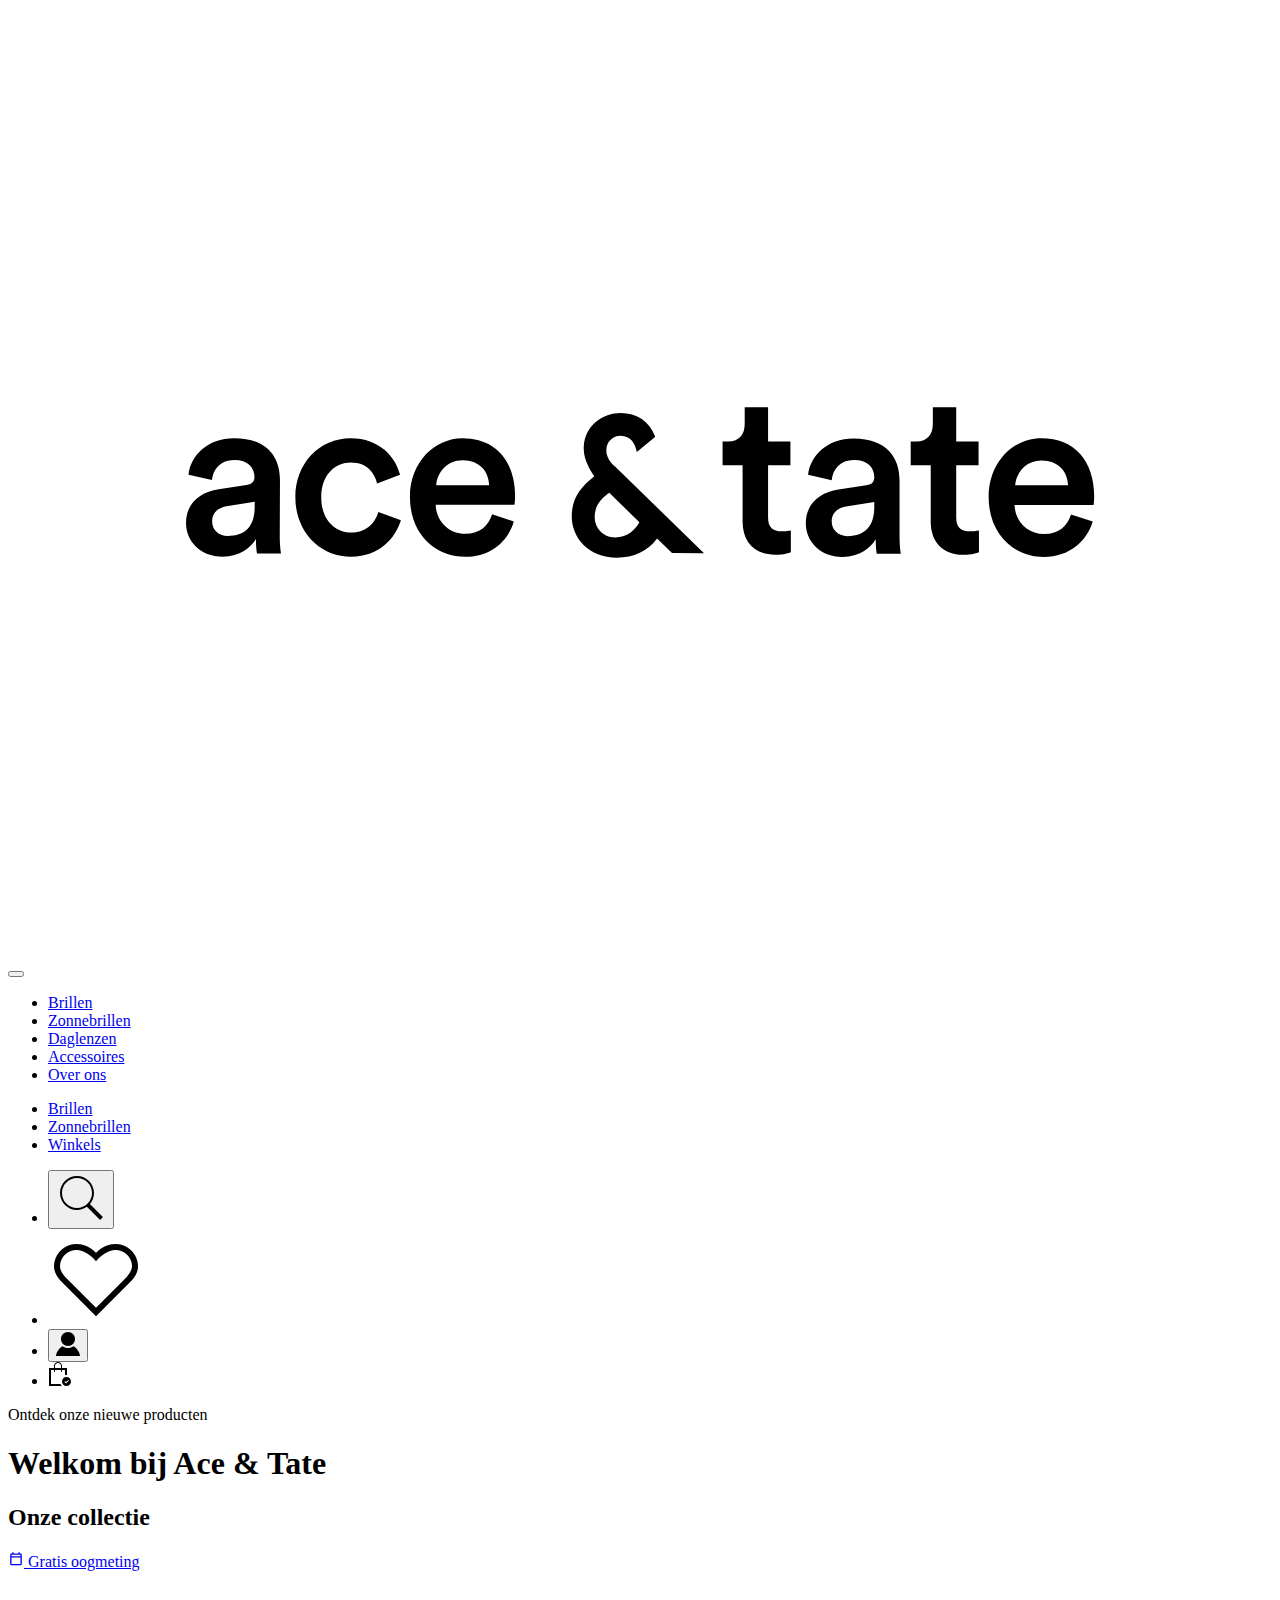
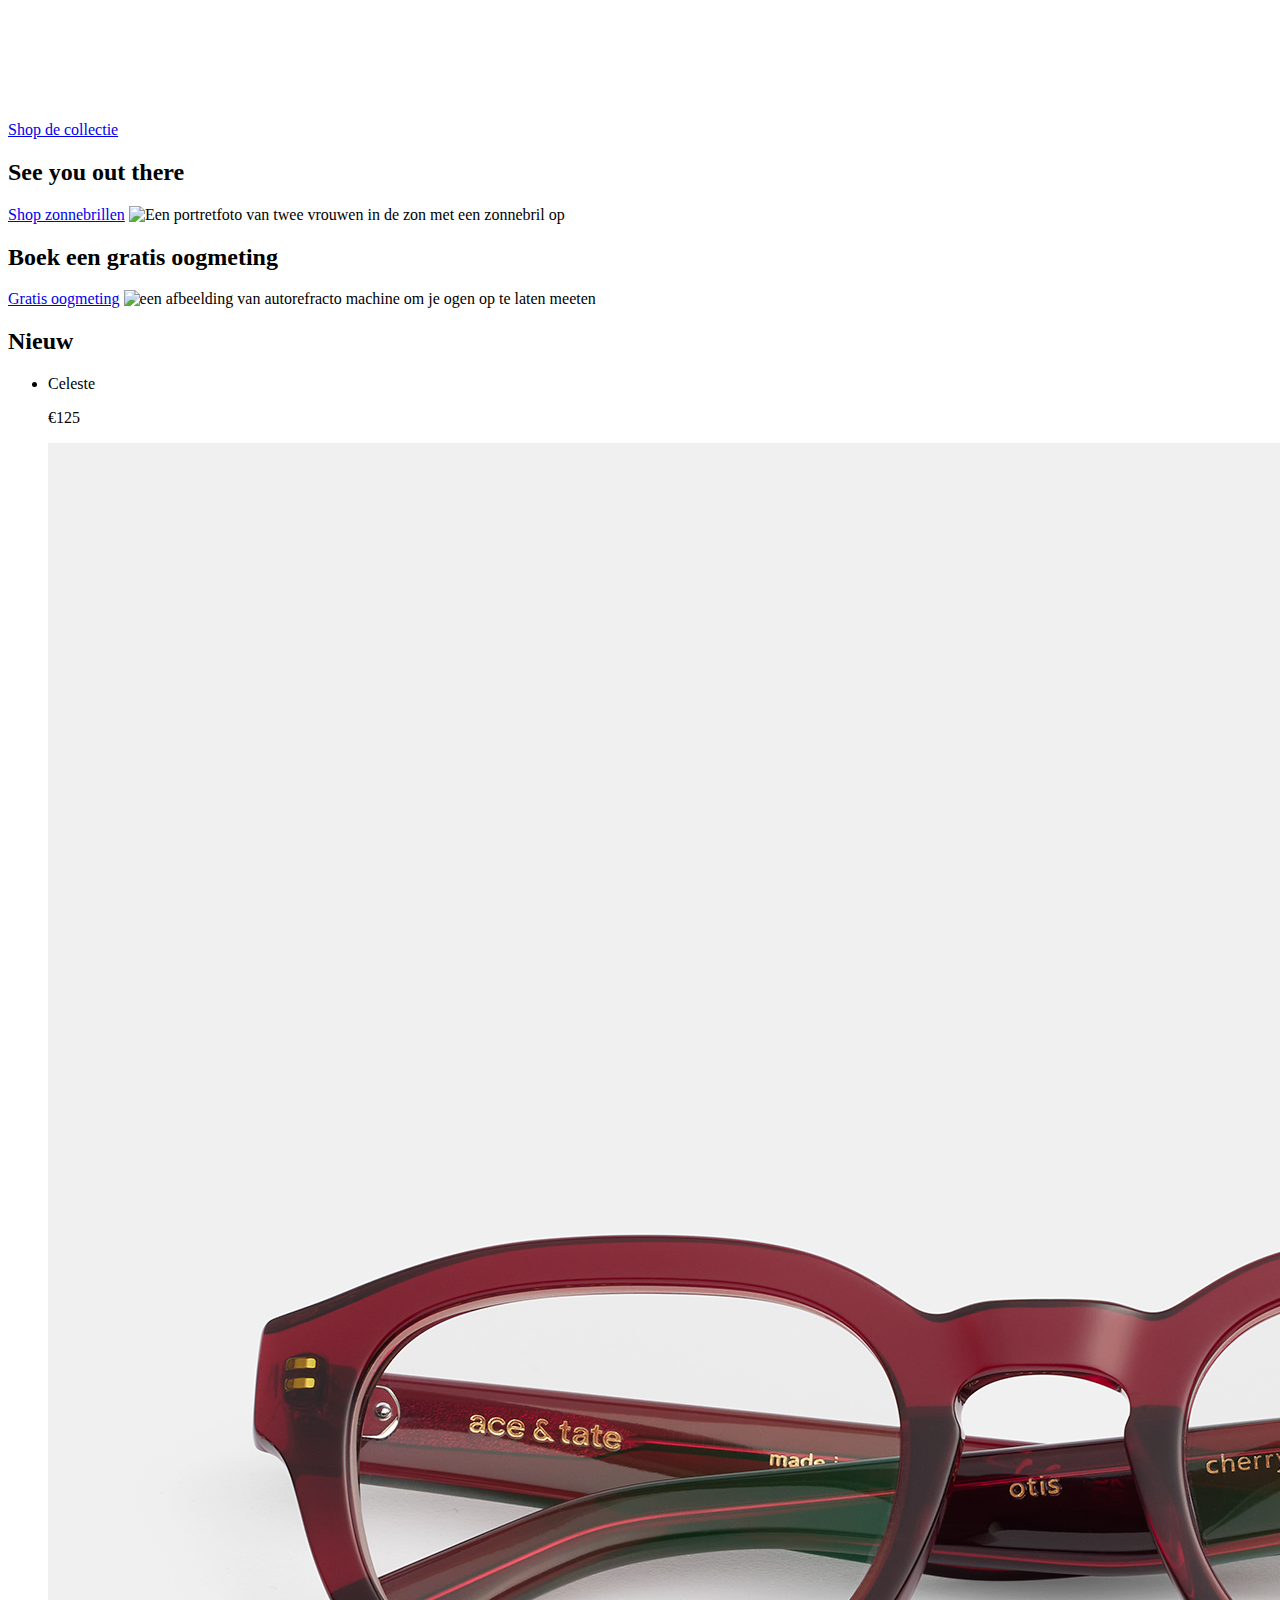
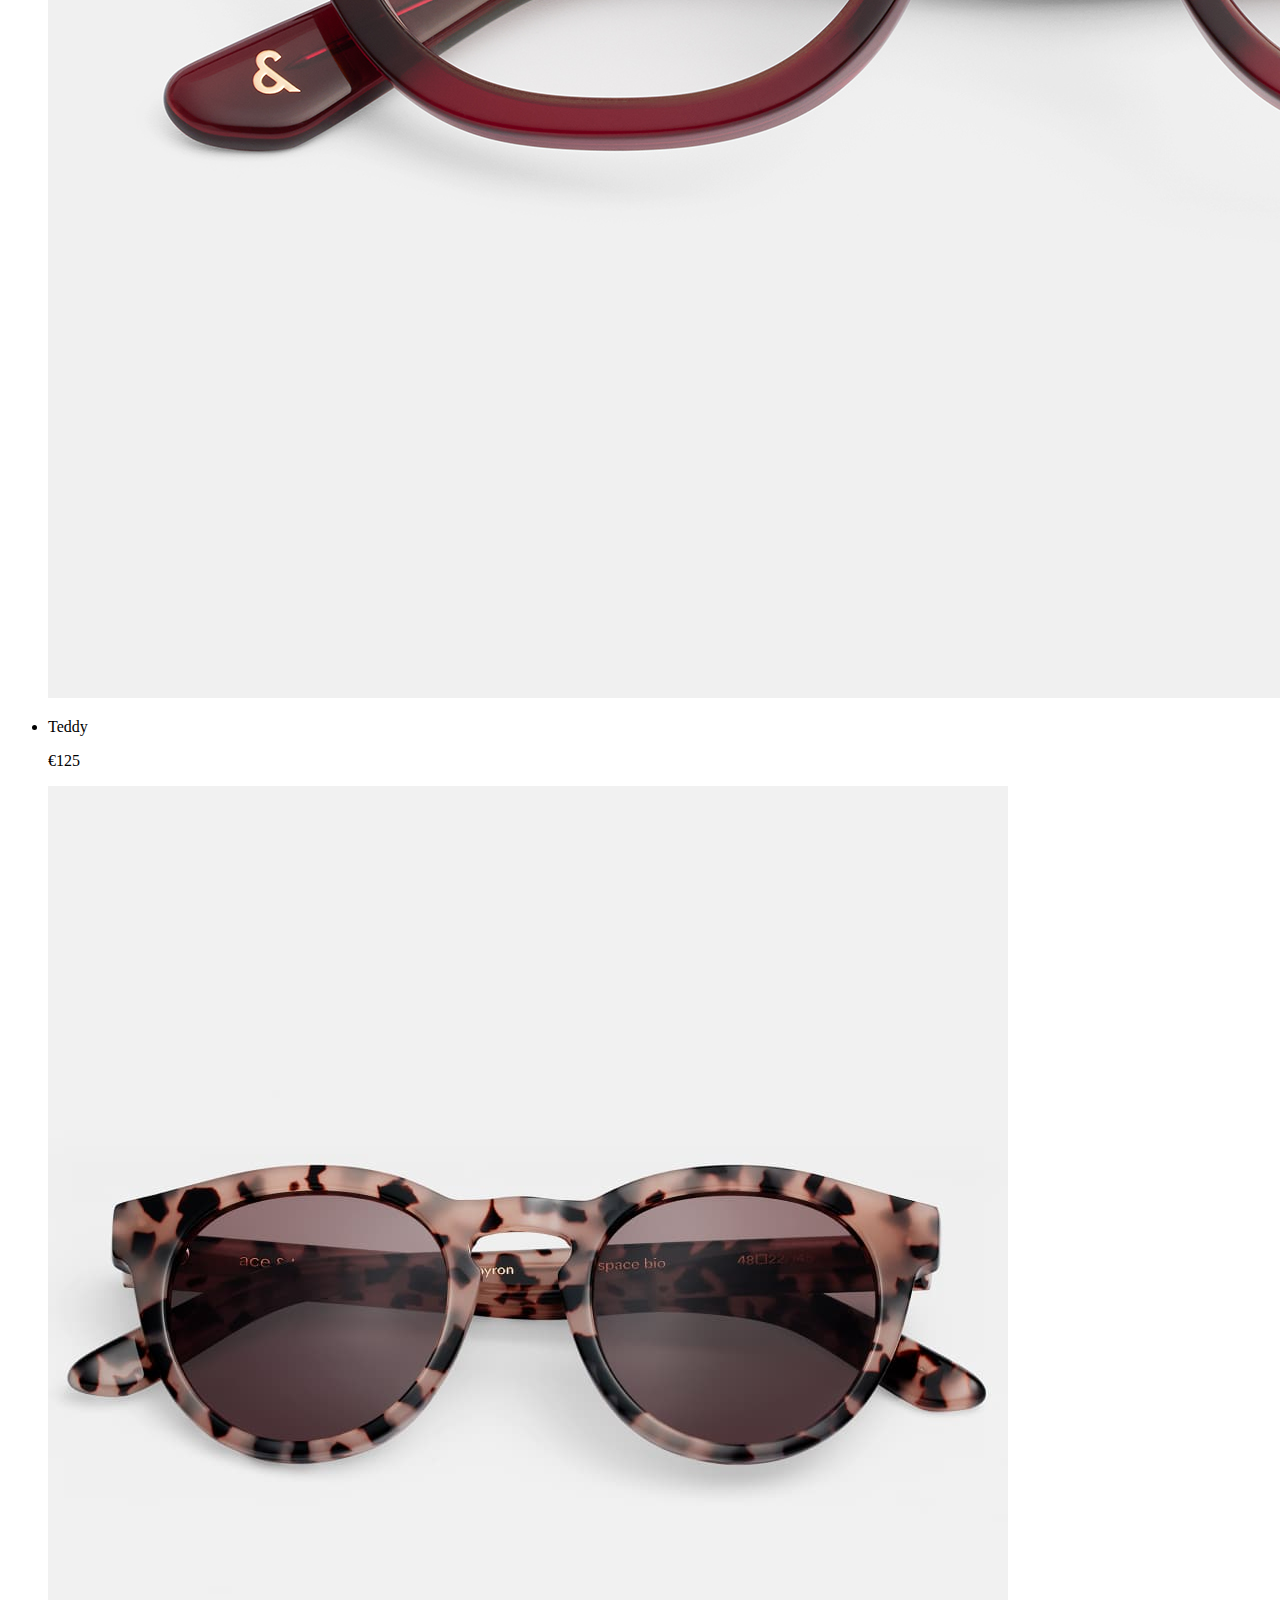
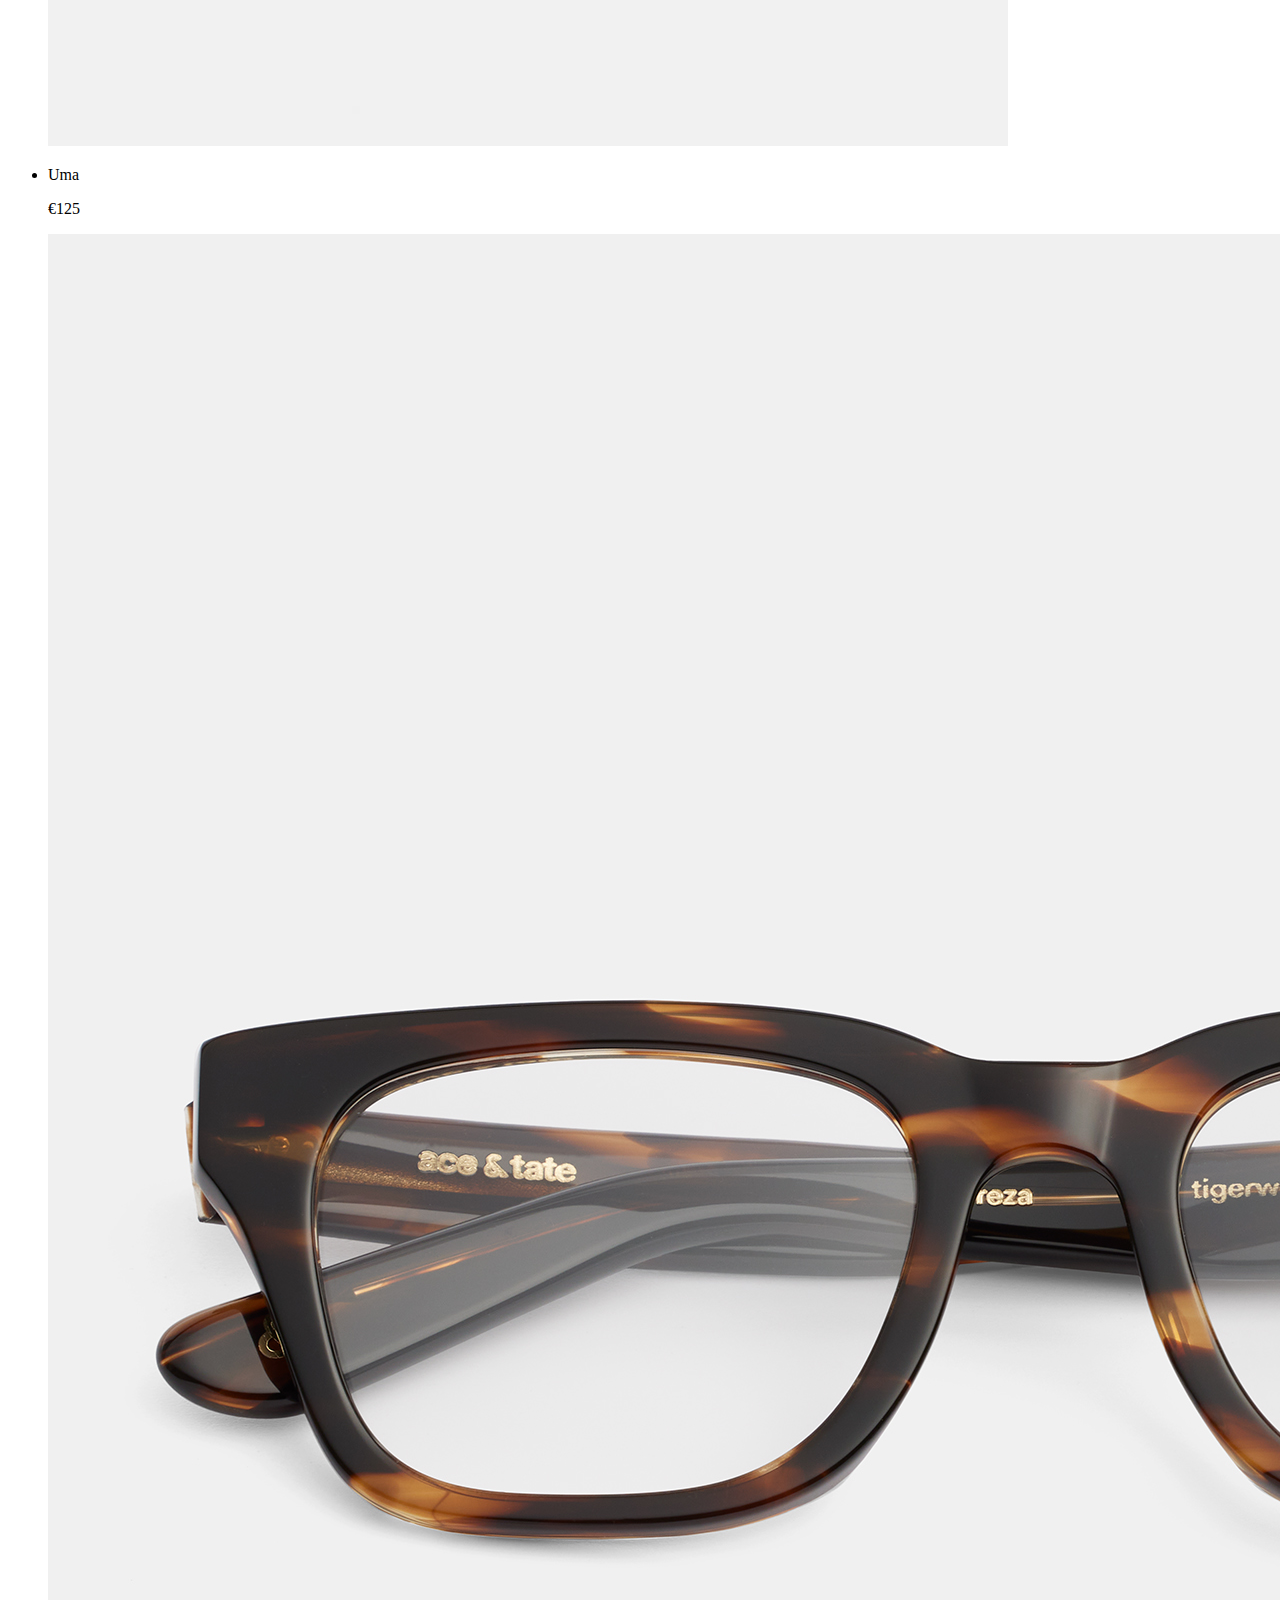
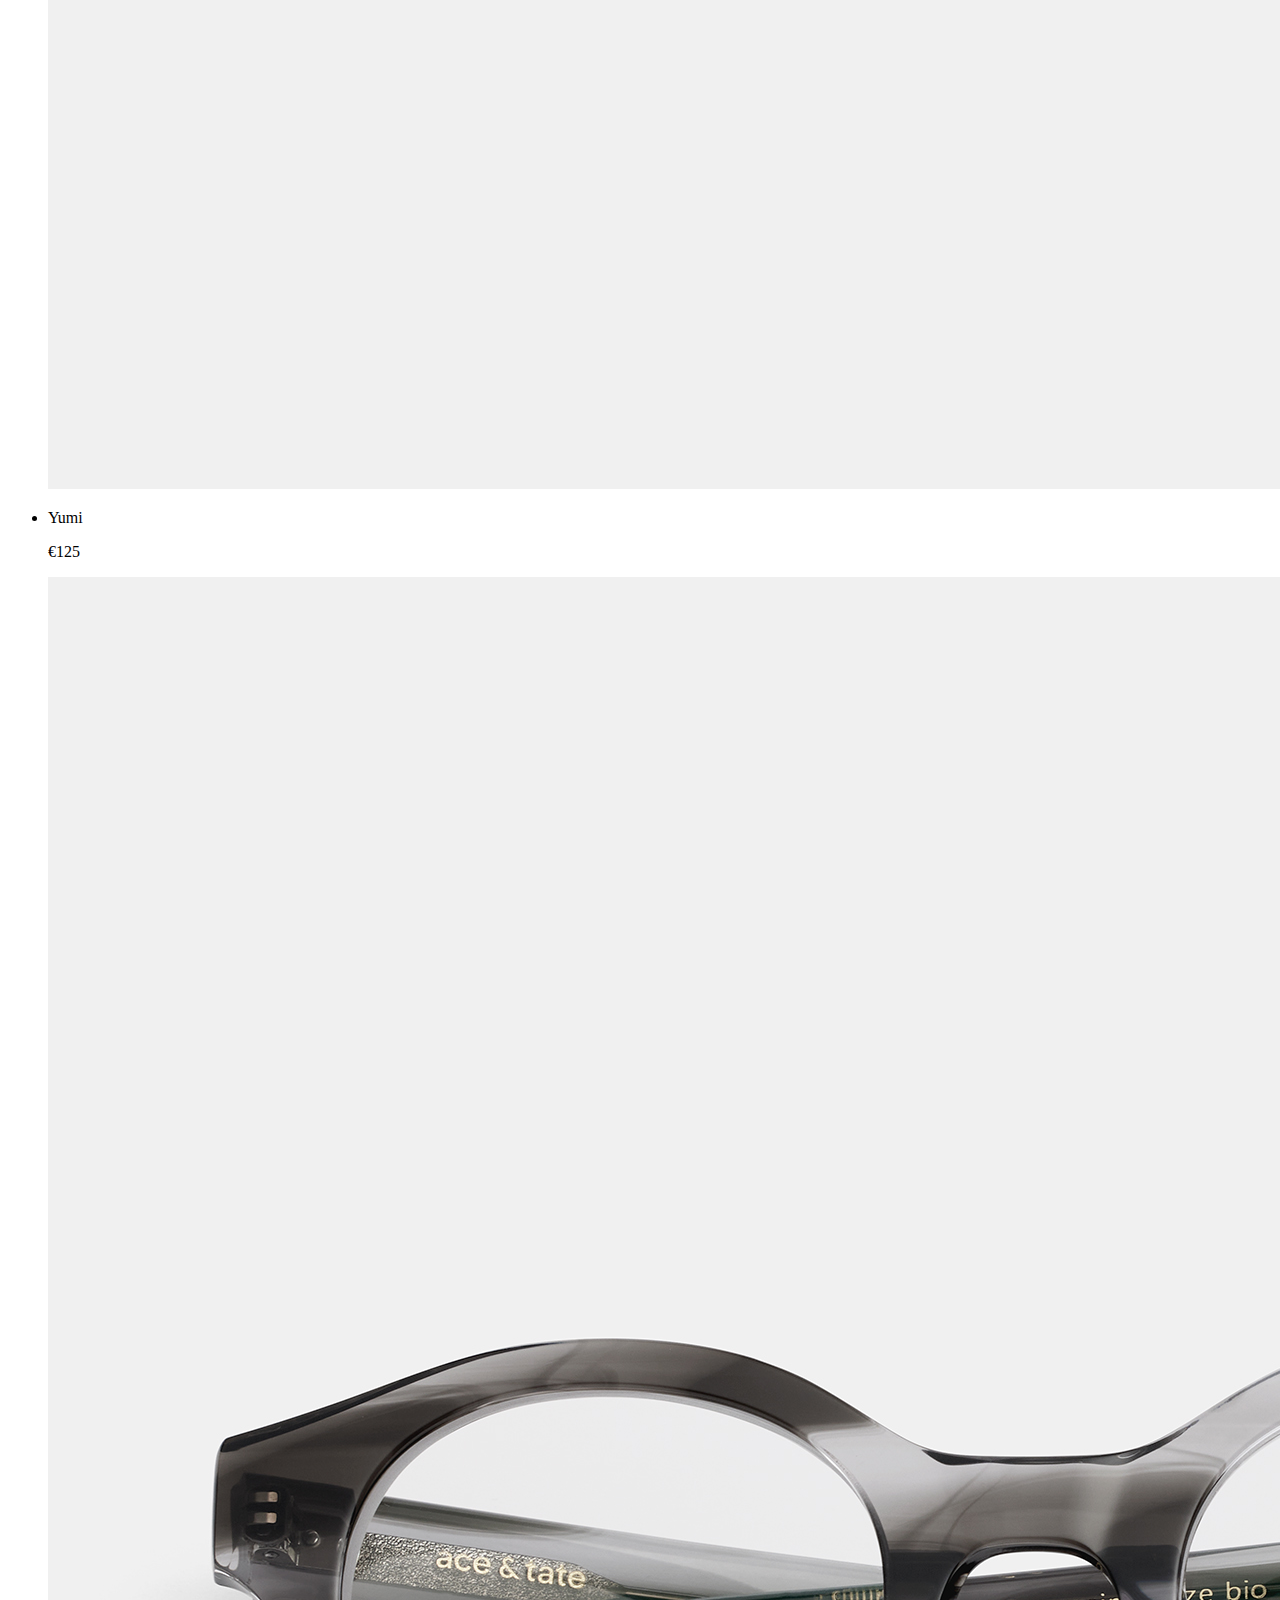
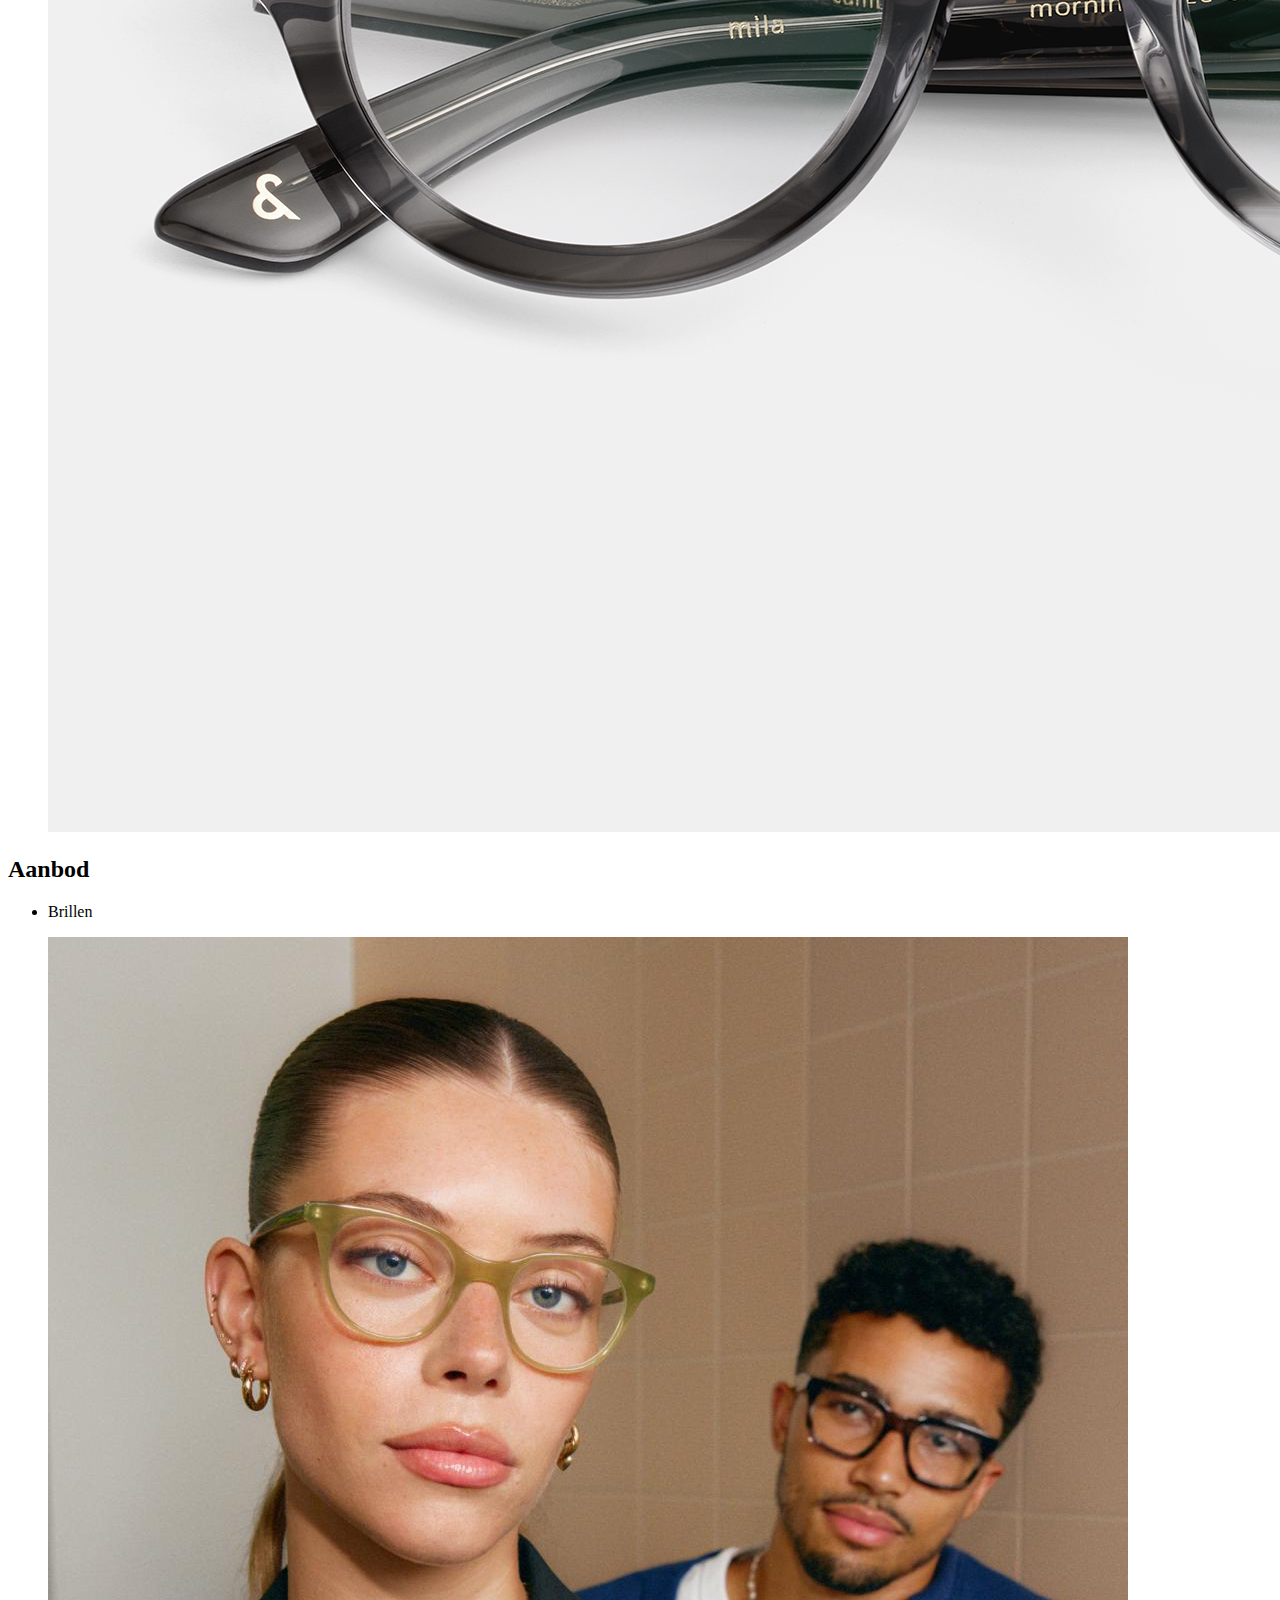
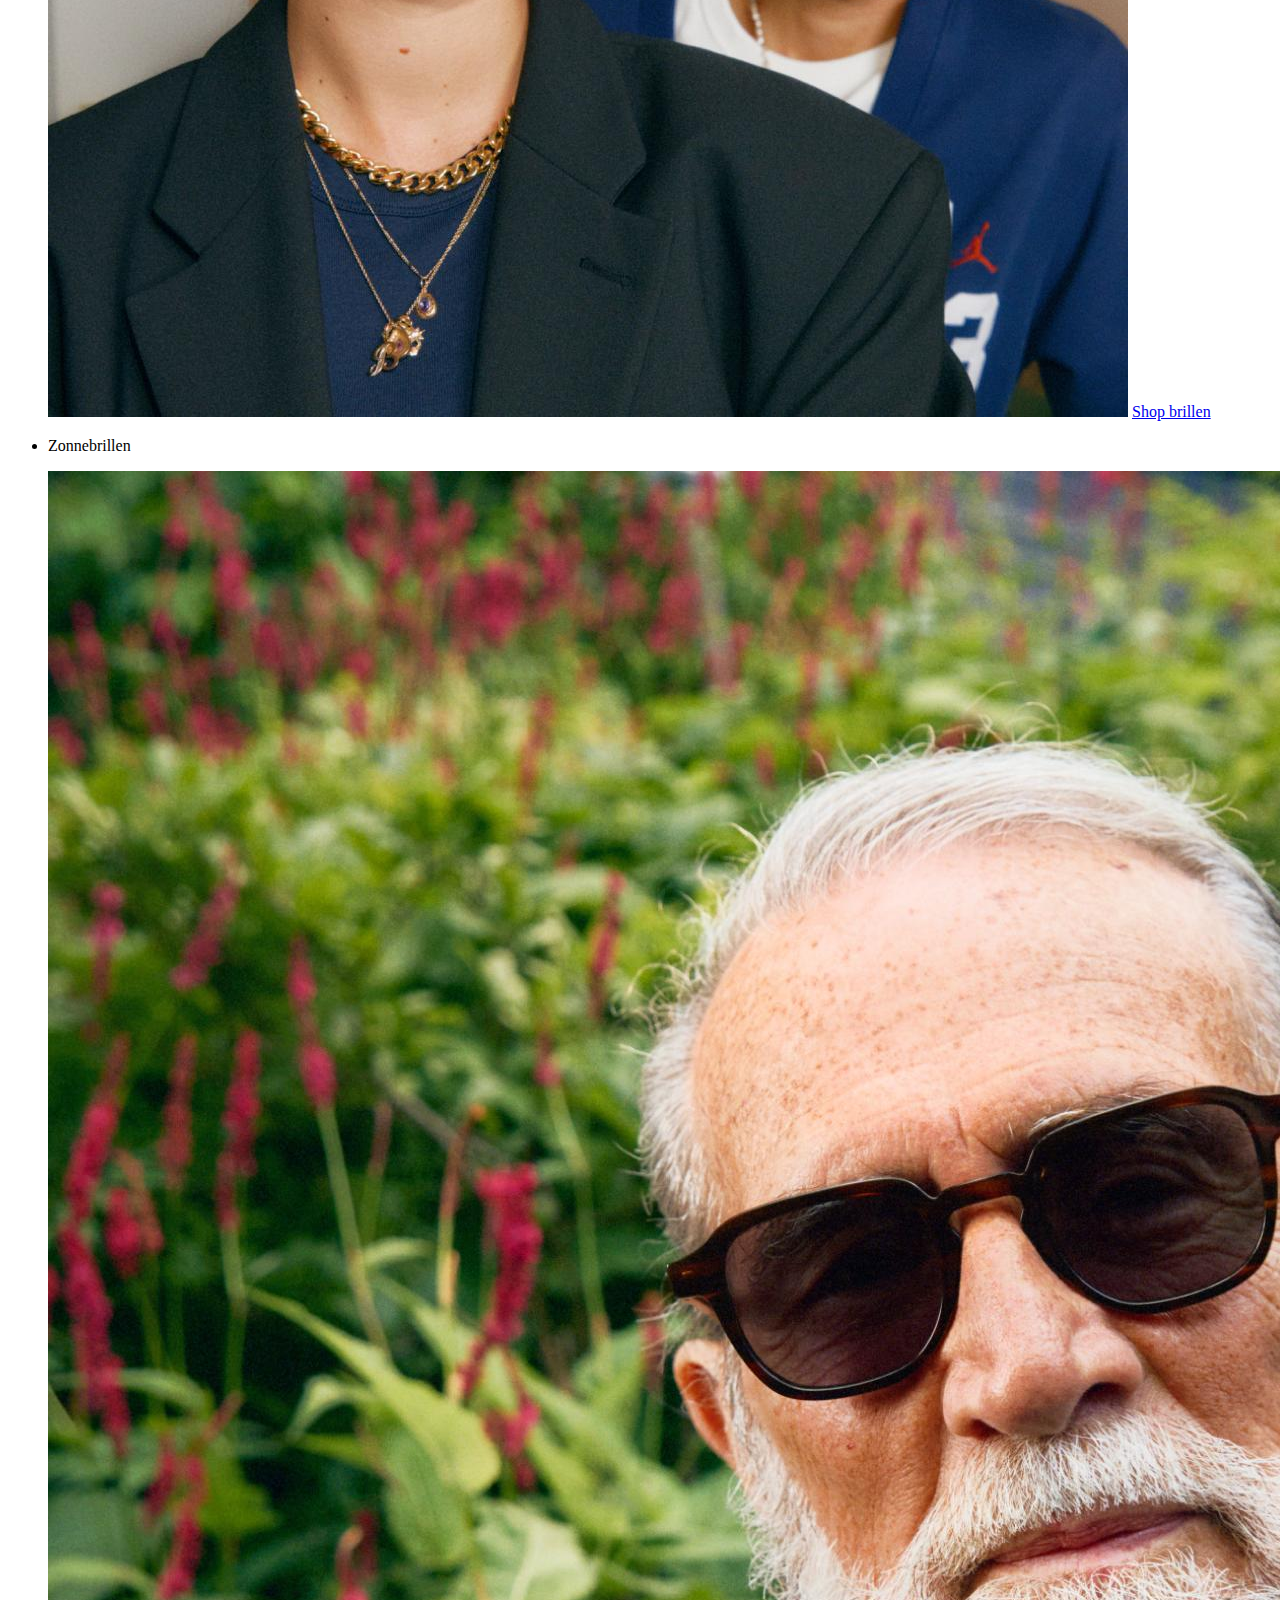
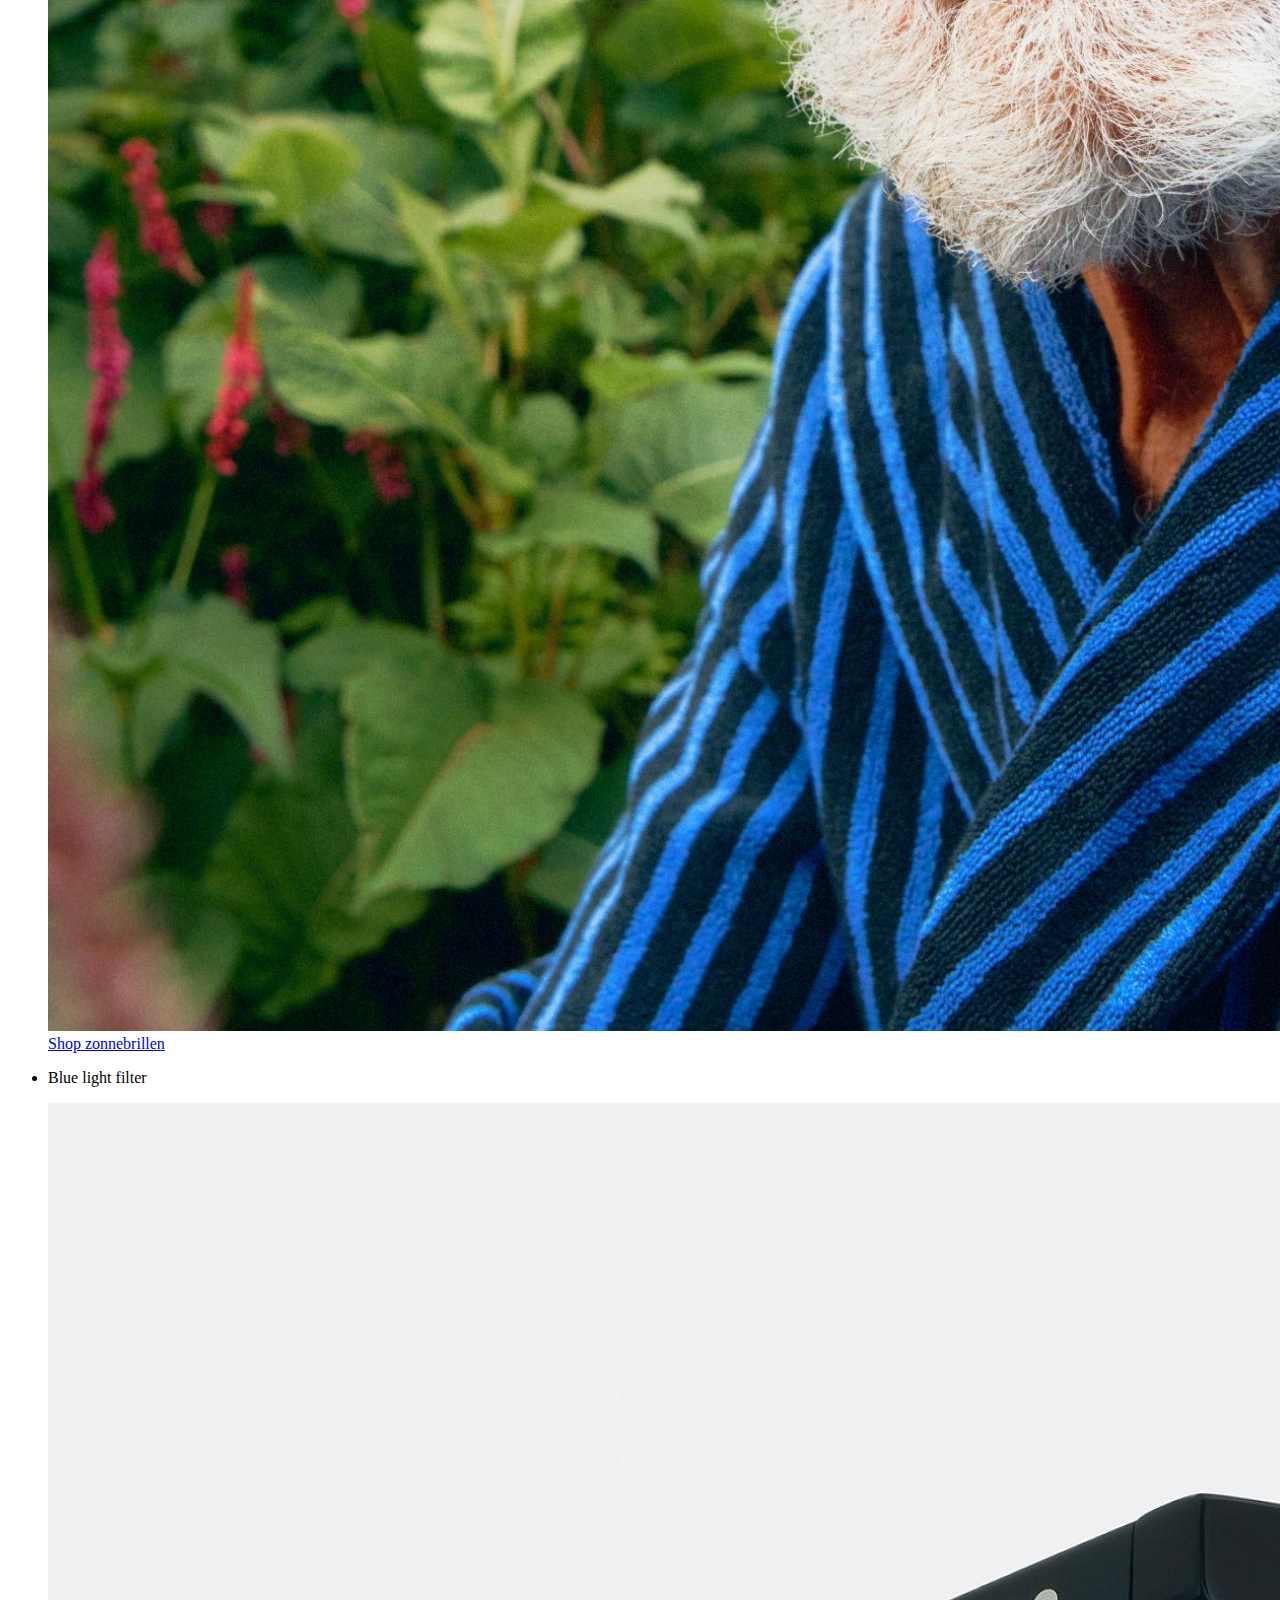
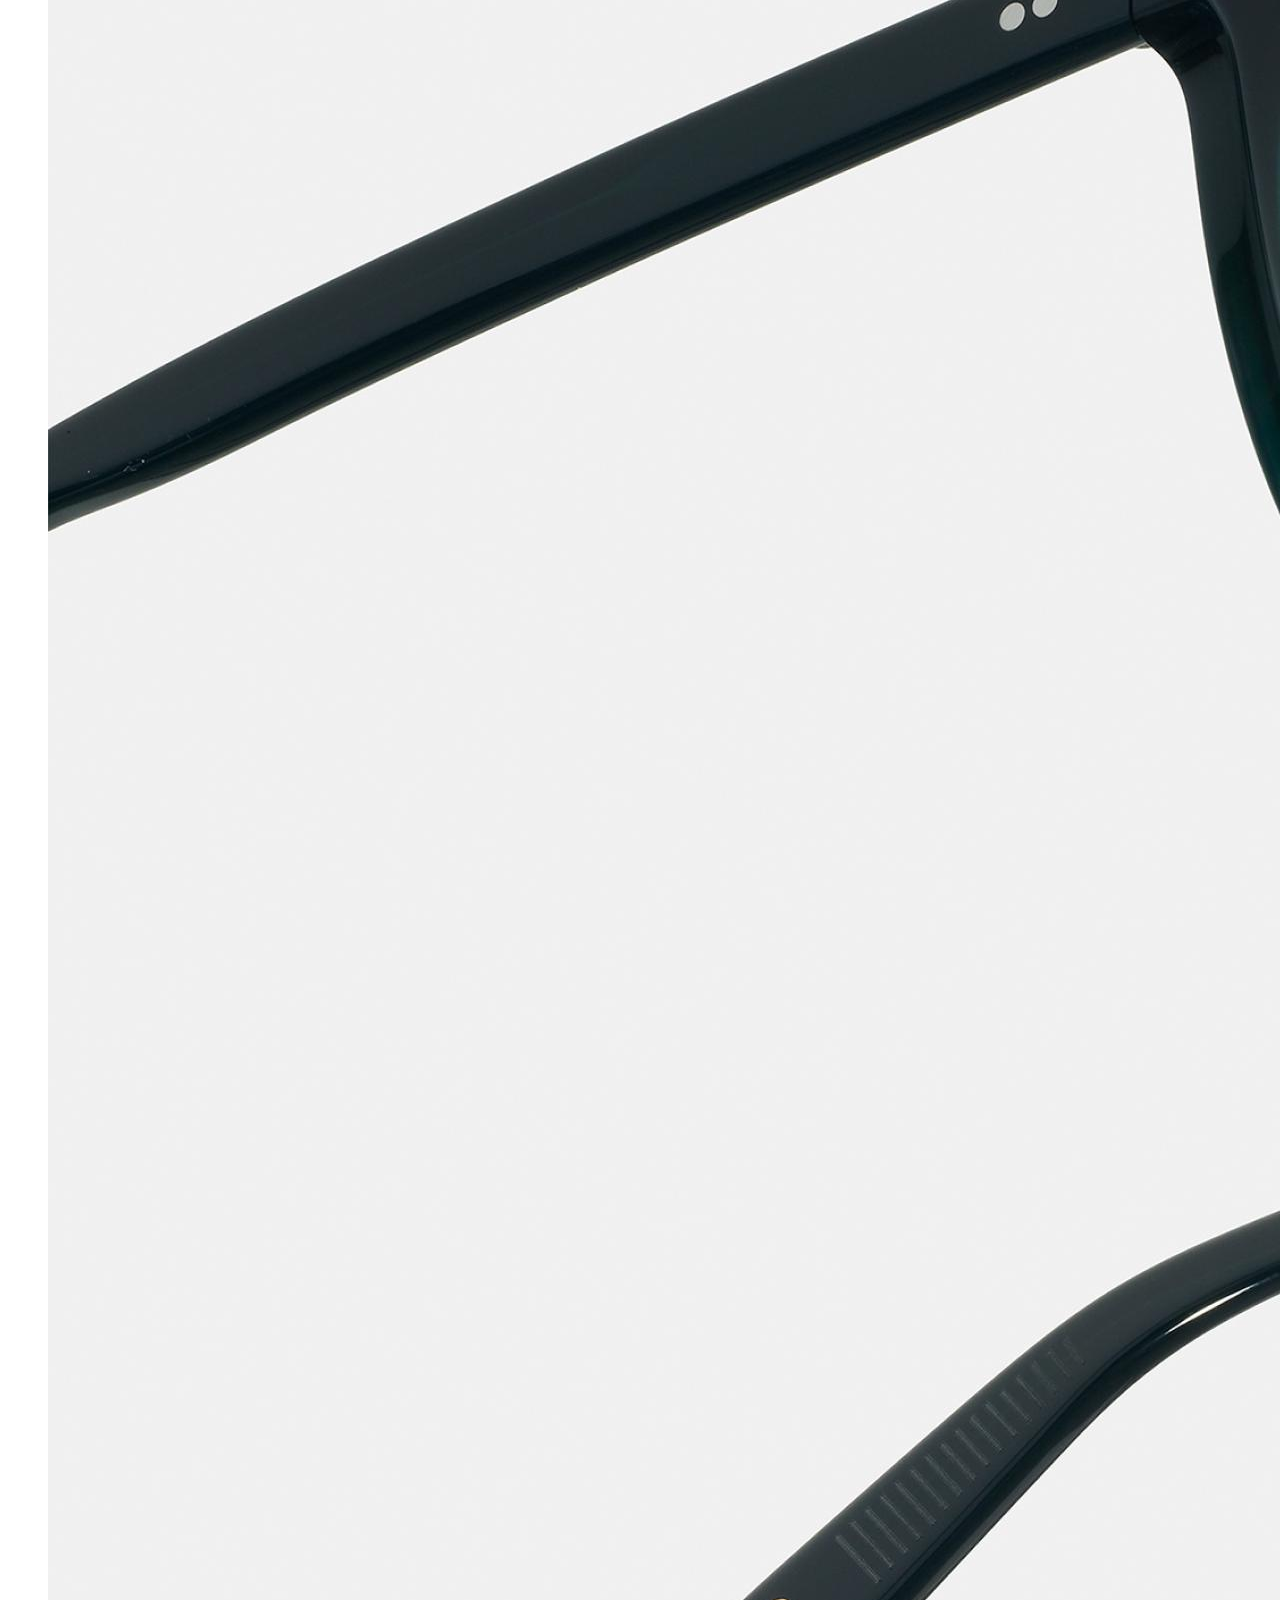
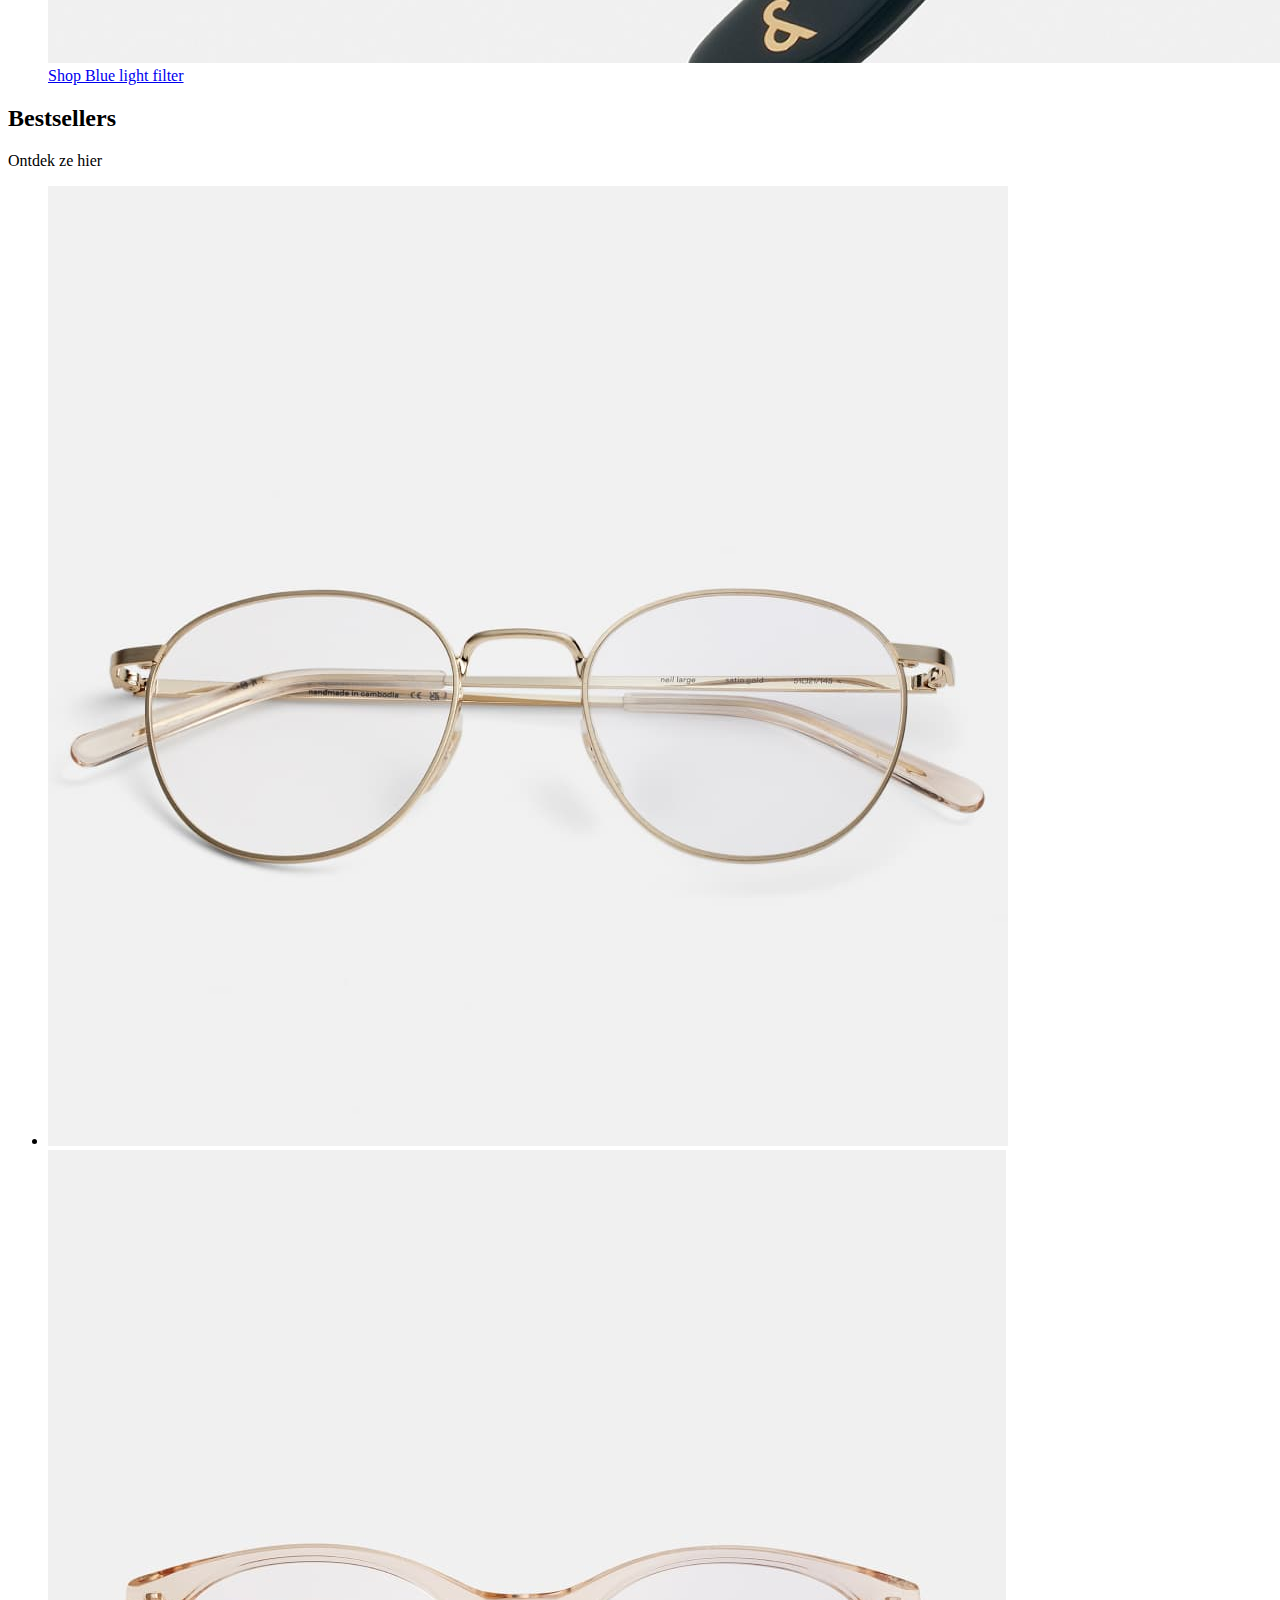
==== commit 01d12977: "Add files via upload" ====
--- a/index.html
+++ b/index.html
@@ -8,7 +8,9 @@
     
     <title>Ace & Tate </title>
     
-    <link href="styles/style.css" rel="stylesheet">
+
+    <link href="styles/layout.css" rel="stylesheet">
+    <link href="styles/home.css" rel="stylesheet">
 
     <meta name="viewport" content="width=device-width, initial-scale=1.0">
 
@@ -16,21 +18,47 @@
  
 <body>
     <header>
-        <a href="index.html">
-            <h1 aria-label="welkom op de homepage van ace and tate">
-                <img src="images/Logo.svg" alt="logo van ace & tate">
-            </h1>
+        <a href="index.html" aria-label="naar de homepage">
+            <svg version="1.0" id="katman_1" xmlns="http://www.w3.org/2000/svg" xmlns:xlink="http://www.w3.org/1999/xlink" x="0px" y="0px"
+    viewBox="0 0 600 450" style="enable-background:new 0 0 600 450;" xml:space="preserve">
+            <style type="text/css">
+                .st0{fill-rule:evenodd;clip-rule:evenodd;}
+            </style>
+            <path class="st0" d="M117.1,236.9c0,10.4-5.9,13.7-12.7,13.7c-4.8,0-7.5-3.3-7.5-6.9c0-4.4,3.1-6.5,6.8-7.2l13.4-2.1L117.1,236.9
+                L117.1,236.9z M129.1,224c0-10.6-6-19.8-21.8-19.8c-12.6,0-20.6,8.2-21.6,17.3l11.1,2.6c0.5-5.3,4.1-9.6,10.5-9.6
+                c6.7,0,9.7,3.6,9.7,8.1c0,1.8-0.8,3.4-3.8,3.8l-13.2,2.1c-8.7,1.3-15.5,6.5-15.5,16c0,8.4,6.6,16,17.4,16c8.3,0,13.4-4.4,15.8-8.4
+                c0,4.3,0.4,6.4,0.5,6.8h11.4c-0.1-0.5-0.6-3.7-0.6-8.5L129.1,224L129.1,224z M286.6,216.2c-1.8-2.2-2.6-4.2-2.6-6.2
+                c0-2.1,0.7-3.9,2.1-5.1c1.2-1.1,2.9-1.8,4.6-1.8c5.1,0,7,4,7.7,7.3l0.1,0.4l8.6-7.2l0.1-0.2c-2.7-7.2-8.6-11.2-16.4-11.2
+                c-8.3,0.1-16.9,5.6-17.5,16.1c0,0.2,0,0.5,0,0.7l0,0.2c0,0.1,0,0.2,0,0.3c0.1,5.3,3.2,10.2,5,12.8c-6.6,5.3-10.7,10.4-10.7,19.1
+                c0,5,2,9.9,5.5,13.4c3.9,4,9.4,6.1,15.9,6.1c8,0,14.8-3.2,19.1-9.1l7.1,6.9l15.2,0.1l-42-40.9C287.7,217.4,287.1,216.8,286.6,216.2
+                L286.6,216.2z M285.4,230.1l14.3,14c-1.8,3.3-5.3,7.2-11.6,7.2c-1.4,0-2.7-0.3-4-0.8c-3.4-1.6-5.6-5.1-5.6-8.8
+                c0-4.5,1.9-7.8,6.2-11.1L285.4,230.1L285.4,230.1z M215.7,204.2c-12.9,0-24.9,11.1-24.9,27.9c0,18,12.3,28.4,26.2,28.4
+                c12.3,0,20.4-7.5,23.1-16.8l-10.3-3.4c-1.7,5.2-5.5,9.3-12.8,9.3c-7.6,0-13.7-5.8-14-13.8h37.4c0.1-0.2,0.3-2,0.3-4
+                C240.7,215,231.5,204.2,215.7,204.2L215.7,204.2z M203.3,226.5c0.4-5.7,4.8-11.8,12.5-11.8c8.4,0,12.4,5.6,12.6,11.8H203.3z
+                M163,249c-7.7,0-14.3-6-14.3-16.7c0-10.7,6.6-16.5,14.1-16.5c7.8,0,11.3,5.2,12.4,9.9l10.9-4.1c-2.1-8.5-9.7-17.4-23.5-17.4
+                c-14.7,0-26.2,11.8-26.2,28.1c0,16.1,11.5,28.2,26.5,28.2c13.5,0,21.1-9,23.6-17.3l-10.7-4C174.7,243.2,171,249,163,249L163,249z
+                M515.6,231.8c0-16.8-9.3-27.6-25.1-27.6c-13,0-25,11.1-25,27.9c0,18,12.3,28.5,26.2,28.5c12.3,0,20.4-7.5,23.2-16.8l-10.3-3.4
+                c-1.7,5.2-5.5,9.3-12.8,9.3c-7.6,0-13.7-5.8-14-13.8h37.5C515.4,235.6,515.6,233.9,515.6,231.8L515.6,231.8z M478.1,226.6
+                c0.4-5.7,4.8-11.8,12.5-11.8c8.4,0,12.4,5.6,12.6,11.8H478.1z M450.1,241.7v-24.7h10.6v-11.2h-10.6v-16.3H439v8
+                c0,4.7-2.4,8.3-7.9,8.3h-2.6v11.2h9.5v26.7c0,9.9,5.9,15.8,15.4,15.8c4.4,0,6.7-0.9,7.5-1.2V248c-0.5,0.1-2.5,0.4-4.2,0.4
+                C452.1,248.4,450.1,246.4,450.1,241.7L450.1,241.7z M423.2,224.1c0-10.6-6-19.8-21.8-19.8c-12.6,0-20.6,8.2-21.6,17.3l11.2,2.6
+                c0.5-5.3,4.1-9.6,10.5-9.6c6.7,0,9.7,3.6,9.7,8.1c0,1.9-0.8,3.4-3.8,3.8l-13.2,2.1c-8.7,1.3-15.5,6.6-15.5,16c0,8.4,6.6,16,17.4,16
+                c8.3,0,13.4-4.4,15.8-8.4c0,4.3,0.4,6.4,0.5,6.8h11.4c-0.1-0.5-0.6-3.7-0.6-8.5V224.1L423.2,224.1z M411.2,237
+                c0,10.4-5.9,13.7-12.7,13.7c-4.8,0-7.5-3.3-7.5-6.9c0-4.4,3.1-6.5,6.8-7.2l13.4-2.1L411.2,237L411.2,237z M360.8,241.7v-24.7h10.6
+                v-11.2h-10.6v-16.3h-11.1v8c0,4.7-2.4,8.3-7.9,8.3h-2.6v11.2h9.5v26.7c0,9.9,5.9,15.8,15.4,15.8c4.4,0,6.7-0.9,7.5-1.2V248
+                c-0.5,0.1-2.5,0.4-4.2,0.4C362.8,248.4,360.8,246.4,360.8,241.7L360.8,241.7z"/>
+            </svg>
         </a>
     
-          <!-- Hamburger button -->
-          <button aria-label="Open menu"></button>
+        <!-- Hamburger button -->
+        <button aria-label="Open menu"><span></span></button>
         <nav>
             <ul>
                 <li><a href="#">Brillen</a></li>
                 <li><a href="#">Zonnebrillen</a></li>
                 <li><a href="#">Daglenzen</a></li>
                 <li><a href="#">Accessoires</a></li>
-                <li><a href="pagina2.html">Over ons</a></li>
+                <li><a href="overons.html">Over ons</a></li>
             </ul>
         </nav>
     
@@ -55,74 +83,76 @@
     </header>
     
        
-<main>
-
-<section>
-        <a href="#"><svg width="1em" height="1em" viewBox="0 0 24 24" fill="none" xmlns="http://www.w3.org/2000/svg"><path fill-rule="evenodd" clip-rule="evenodd" d="M8.266 1.734H6.28v2.032h-.998a2 2 0 0 0-2 2v13.566a2 2 0 0 0 2 2h13.434a2 2 0 0 0 2-2V5.766a2 2 0 0 0-2-2h-1.014V1.734H15.72v2.032H8.266V1.734ZM5.283 5.766h13.434v2H5.283v-2Zm0 4v9.566h13.434V9.766H5.283Z" fill="currentColor"></path></svg>    Gratis oogmeting</a>
-      
-        <video loop playsinline style="width:100%; height:100%; display:block" preload="metadata" autoplay muted>
-            <source src="https://images.aceandtate.com/video/upload/vc_h264:baseline:3.1/q_auto:good,c_limit/v1724859359/Title_Sequence-_pg1hew.mp4#t=0.5" type="video/mp4" alt="Het lang verwachte seioen is eindelijk hier.  ">
-            <source src="https://images.aceandtate.com/video/upload/vc_h265:baseline:3.1/q_auto:good,c_limit/v1724859359/Title_Sequence-_pg1hew.mp4#t=0.5" type="video/mp4" alt="Volg de Tatemans en laat je meeslepen met een reeks verslavend mooie brillen. ">
-            <source src="https://images.aceandtate.com/video/upload/vc_vp9:baseline:3.1/q_auto:good,c_limit/v1724859359/Title_Sequence-_pg1hew.mp4#t=0.5" type="video/mp4" alt="Stijlvol tot in de puntjes, met net genoeg drama om het spannend te houden. Er is voor ieder wat wils, aan jou de keuze. "> 
-        </video>
-        <a href="#">Shop de collectie</a>
-</section>
-
-
-
-
-<section>
-        <p> See you out there</p>
-        <a href="shopzonnebrillen">Shop zonnebrillen</a>
-        <img src="https://ctfassets.aceandtate.com/cdn-cgi/image/fit=scale-down,quality=75,width=750/utaji99zkvj6/Xyzm01VqnaQ1vBoL4VOCA/c0923c4379a302c67666ff9b69bf4730/DESKTOP___Homepage_Marketing_Banner__1_.png" alt="Een portretfoto van twee vrouwen in de zon met een zonnebril op ">
-        <p> Boek een gratis oogmeting</p>
-        <a href="boekeengratisoogmeting">Gratis oogmeting</a>
-        <img src="https://ctfassets.aceandtate.com/cdn-cgi/image/fit=scale-down,quality=75,width=750/utaji99zkvj6/65G4I3HRdmJiYZxzNwKFDU/963d40227cbb369fa7e81d80e9329021/Battersea_Power_Station_-_Store_Photography_2.png" alt="een afbeelding van autorefracto machine om je ogen op te laten meeten">
-</section>
-
-<section>
-    <h2>Nieuw</h2>
+    <main>
+        <h1 class="visually-hidden">Welkom bij Ace & Tate</h1>
+
+        <section>
+            <h2 class="visually-hidden">Onze collectie</h2>
+            <a href="#"><svg width="1em" height="1em" viewBox="0 0 24 24" fill="none" xmlns="http://www.w3.org/2000/svg"><path fill-rule="evenodd" clip-rule="evenodd" d="M8.266 1.734H6.28v2.032h-.998a2 2 0 0 0-2 2v13.566a2 2 0 0 0 2 2h13.434a2 2 0 0 0 2-2V5.766a2 2 0 0 0-2-2h-1.014V1.734H15.72v2.032H8.266V1.734ZM5.283 5.766h13.434v2H5.283v-2Zm0 4v9.566h13.434V9.766H5.283Z" fill="currentColor"></path></svg>    Gratis oogmeting</a>
+        
+            <video loop playsinline style="width:100%; height:100%; display:block" preload="metadata" autoplay muted>
+                <source src="https://images.aceandtate.com/video/upload/vc_h264:baseline:3.1/q_auto:good,c_limit/v1724859359/Title_Sequence-_pg1hew.mp4#t=0.5" type="video/mp4" alt="Het lang verwachte seioen is eindelijk hier.  ">
+                <source src="https://images.aceandtate.com/video/upload/vc_h265:baseline:3.1/q_auto:good,c_limit/v1724859359/Title_Sequence-_pg1hew.mp4#t=0.5" type="video/mp4" alt="Volg de Tatemans en laat je meeslepen met een reeks verslavend mooie brillen. ">
+                <source src="https://images.aceandtate.com/video/upload/vc_vp9:baseline:3.1/q_auto:good,c_limit/v1724859359/Title_Sequence-_pg1hew.mp4#t=0.5" type="video/mp4" alt="Stijlvol tot in de puntjes, met net genoeg drama om het spannend te houden. Er is voor ieder wat wils, aan jou de keuze. "> 
+            </video>
+            <a href="#">Shop de collectie</a>
+        </section>
+
+
+        <section>
+            <h2>See you out there</h2>
+            <a href="shopzonnebrillen">Shop zonnebrillen</a>
+            <img src="images/image_section1.jpeg"alt="Een portretfoto van twee vrouwen in de zon met een zonnebril op">
+            <h2>Boek een gratis oogmeting</h2>
+            <a href="boekeengratisoogmeting">Gratis oogmeting</a>
+            <img src="images/img_section1.2.jpeg" alt="een afbeelding van autorefracto machine om je ogen op te laten meeten">
+        </section>
+
+
+        <section>
+            <h2>Nieuw</h2>
+            <ul>
+                <li>
+                    <p>Celeste </p>
+                    <p>€125</p>
+                    <a href="#"></a> 
+                    <img src="images/otis-large-cherry-flat.jpeg" alt="Afbeelding van de bril Celeste in de kleur cherry">
+                </li>
+                <li> 
+                    <p>Teddy </p>
+                    <p>€125</p>
+                    <a href="#"></a>
+                    <img src="images/byron.jpeg" alt="Afbeelding van de bril Teddy in de kleur morning haze">
+                </li>
+                <li>
+                    <p>Uma</p>
+                    <p>€125</p>
+                    <a href="#"></a>
+                    <img src="images/reza-tigerwood-flat.jpeg" alt="Afbeelding van de bril Uma in de kleur tigerwood">
+                </li>
+                <li>
+                    <p>Yumi</p>
+                    <p>€125</p>
+                    <a href="#"></a> 
+                    <img src="images/mila-morning-haze-flat.jpeg" alt="Afbeelding van de bril Yumi in de kleur tigerwood">
+                </li>
+            </ul>
+        </section>
+ 
+
+
+<section>
+    <h2 class="visually-hidden">Aanbod</h2>
     <ul>
-        <li>
-            <p>Celeste </p>
-            <p>€125</p>
-            <a href="#"></a> 
-            <img src="images/otis-large-cherry-flat.jpeg" alt="Afbeelding van de bril Celeste in de kleur cherry">
-        </li>
-        <li> 
-            <p>Teddy </p>
-            <p>€125</p>
-            <a href="#"></a>
-            <img src="images/byron.jpeg" alt="Afbeelding van de bril Teddy in de kleur morning haze">
-        </li>
-        <li>
-            <p>Uma</p>
-            <p>€125</p>
-            <a href="#"></a>
-            <img src="images/reza-tigerwood-flat.jpeg" alt="Afbeelding van de bril Uma in de kleur tigerwood">
-        </li>
-        <li>
-            <p>Yumi</p>
-            <p>€125</p>
-            <a href="#"></a> 
-            <img src="images/mila-morning-haze-flat.jpeg" alt="Afbeelding van de bril Yumi in de kleur tigerwood">
-        </li>
-    </ul>
-</section>
- 
-
-
-<section>
-    <ul>
 
         <li>
             <p>Brillen</p>
-            <img src="images/Frame_34695.jpeg" alt="Afbeelding">
+            <img src="images/Frame_34695.jpeg" alt="Afbeelding van bril">
             <a href="shop brillen">Shop brillen</a>
         </li>
         <li>
             <p>Zonnebrillen</p>
-            <img src="images/Frame_34696.jpeg" alt="Afbeelding">
+            <img src="images/Frame_34696.jpeg" alt="Afbeelding van zonnebril">
             <a href="shop zonnebrillen">Shop zonnebrillen</a>
         </li>
         <li>
@@ -133,32 +163,27 @@
     </ul>
 </section>
 
-
-<section>
-<ul>
-    <li>
-        <h2>Bestsellers</h2>
-        <a href="#"><p>Ontdek ze hier</p></a>
-    </li>
-
-    <li> 
-        <a href="#">
-        <img src="images/Bestseller_Neil.jpeg" alt="">
-     </a>
-        <li>
-            <a href="#"> 
+<section>
+
+    <div>
+		<h2>Bestsellers</h2>
+		<p>Ontdek ze hier</p>
+	</div>
+    <ul>
+        <li> 
+            <a href="#">
+                <img src="images/Bestseller_Neil.jpeg" alt="">
+            </a>
+        <li>
+            <a href="#">
                 <img src="images/Bestseller_lilly-fizz-flat_1.jpeg" alt=" lily een slank montuur met ronde glazen in de kleur fizz">
             </a>
-            
-        </li>
-
+        </li>
         <li>
             <a href="#">
                 <img src="images/Bestselller_pierce.jpeg" alt="Afbeelding van de Pierce een frame dat zacht afgerond is met een bijgesneden bovenkant.">
             </a>
-            
-        </li>
-
+        </li>
         <li>
             <a href="#">
                 <img src="images/Bestseller_frame_image__2_.png" alt="Afbeelding van de Alfred zonnebril.Een klassieke, iconische vorm in de kleur Botanical haze">
@@ -167,10 +192,10 @@
 
         <li> 
             <a href="#">
-            <img src="images/Bestseller_monty-fizz-sun-flat_1.jpeg" alt="Afbeelding van de Monty in de kleur fizz een gewelfd montuur dat een schilderachtige look geeft">
+                <img src="images/Bestseller_monty-fizz-sun-flat_1.jpeg" alt="Afbeelding van de Monty in de kleur fizz een gewelfd montuur dat een schilderachtige look geeft">
             </a>
-    </li>
-</ul>
+        </li>
+    </ul>
 
 </section>
 
@@ -180,34 +205,37 @@
     <li>
         <a href="#">
             <p>@kirstengorten</p>
+            <img src="images/_kirstengorter.jpeg" 
+            alt="een instagram spiegel selfie van Kirsten Gorter met de bril genaamd eleanor op">
         </a>
-        <img src="https://ctfassets.aceandtate.com/cdn-cgi/image/fit=scale-down,quality=75,width=2048/utaji99zkvj6/M2knd1UffkCpAojZARpdk/6eeef69d38e64f2dd0ba05f8c5fa813f/_kirstengorter.jpg" 
-        alt="een instagram spiegel selfie van Kirsten Gorter met de bril genaamd eleanor op">
     </li>
-    <li> <a href="#">
-        <p>@annieisokaay</p>
+    <li>    
+        <a href="#">
+            <p>@annieisokaay</p>
+            <img src="images/Anna_.jpeg">
         </a>
-        <img src="https://ctfassets.aceandtate.com/cdn-cgi/image/fit=scale-down,quality=75,width=2048/utaji99zkvj6/4Qut48MlZahzEkU20hhnMH/2f9b135a60341a85e629e8d1c4686124/E7DA2424-A447-445E-BFC8-F2BE0366AF96-514-000000992BCE0C6F.JPG" alt="een instagram foto van annie met de bril Naaz die poseert voor balmbomen. ">
     </li>
 
     <li>
         <a href="#">
             <p>@anthonyylee</p>
-        </a>
+       
         <img src="https://ctfassets.aceandtate.com/cdn-cgi/image/fit=scale-down,quality=75,width=2048/utaji99zkvj6/3Z4xVSkmZnXUcxllMIFqpv/eff8ed8ad8715381026fac9a915d7184/_anthnyylee.jpg" 
         alt="een instagram foto van Anthony Lee die poseert voor een stenen muur met de bril genaamd curtis">
+        </a>
     </li>
     <li>
         <a href="#">
             <p>@stylescrapbook</p>
-        </a>
         <img src="https://ctfassets.aceandtate.com/cdn-cgi/image/fit=scale-down,quality=75,width=2048/utaji99zkvj6/6uwaHSOe6ZvBlRbtf2mKyQ/9527d97b646086e2eb5344be42bd4bf3/ANNA8.JPG" 
         alt="Een selfie  zittend op de grond met een zonnebril op">
+        </a>
     </li>
 </ul>
 </section>
 
 <section>
+
     <h2>Ontdek onze collectie</h2>
 
     <ul>
@@ -319,9 +347,9 @@
         </li>
 
         <li>
-        <p>We zien er ook best goed uit in het echt</p>
-        <a href="#">Vind een winkel</a>
-        <img src="https://ctfassets.aceandtate.com/cdn-cgi/image/fit=scale-down,quality=75,width=2048/utaji99zkvj6/6dMGJP8Zw0rEPrthMwaCVk/61ec320b2a7b6df7f3a6a07b345fa6f6/JPG_300dpi-Ace_Tate_-_Borough_Yard_19.04_1.png" alt="foto van een ace and tate winkel">
+            <p>We zien er ook best goed uit in het echt</p>
+            <a href="#">Vind een winkel</a>
+            <img src="https://ctfassets.aceandtate.com/cdn-cgi/image/fit=scale-down,quality=75,width=2048/utaji99zkvj6/6dMGJP8Zw0rEPrthMwaCVk/61ec320b2a7b6df7f3a6a07b345fa6f6/JPG_300dpi-Ace_Tate_-_Borough_Yard_19.04_1.png" alt="foto van een ace and tate winkel">
         </li>
     </ul> 
 </section>
@@ -346,7 +374,7 @@
 
 <footer>
 
-        <h3>We staan voor je klaar</h3>
+        <h2>We staan voor je klaar</h2>
     
         <ul>
             <li>
@@ -355,12 +383,10 @@
             <li>
                 <img src="images/pngkey.com-phone-icon-png-transparent-829521.png" alt="icoon van een telefoon">
                 <a href="#">+31(0)20-2050738</a>
-                
             </li>
             <li>
                 <img src="images/icons8-whatsapp.svg" alt="icoon van whatsapp">
                 <a href="https://web.whatsapp.com">+31 9701240634</a>
-                
             </li>
             <li>
                 <img src="images/at-48.png" alt="@ symbol">
@@ -386,51 +412,34 @@
             <li><a href="#">FAQs</a></li>
         </ul>
 
-<ul>
-    <li>
         <img src="images/bcorp-e2dd1607b4f739d2e1b9bfbcf44e4c0b.svg" alt="bcorp logo">
-        </li>
-<li>
-    <a href="#">toegankelijkheid</a>
-</li>
-<li>
-    <a href="#">cookiebeleid</a>
-</li>
-<li>
-    <a href="#">colofon</a>
-</li>
-<li>
-    <a href="#">privacybeleid</a>
-</li>
-<li>
-    <a href="#">algemene voorwaarden</a>
-</li>
-<li>
-    <a href="#">website voorwaarden</a>
-</li>
-<li>
-    <a href="#">compliance</a>
-</li>
-<li>
-    <a href="#">toegankelijkheid</a>
-</li>
-<li>
-    <a href="#">
-        <img src="images/Locatie.png" alt="locatie pin logo">
-    </a>
-</li>
-<li>
-    <a href="#">Nederland Dutch</a>
-</li>
-
-</ul>
-
-    <img src="images/Footerlogo.svg" alt="Ace and Tate logo big">
-</footer>
+
+        <ul>
+            <li><a href="#">toegankelijkheid</a></li>
+            <li><a href="#">cookiebeleid</a></li>
+            <li><a href="#">colofon</a></li>
+            <li><a href="#">privacybeleid</a></li>
+            <li><a href="#">algemene voorwaarden</a></li>
+            <li><a href="#">website voorwaarden</a></li>
+            <li><a href="#">compliance</a></li>
+            <li><a href="#">toegankelijkheid</a></li>
+        </ul>
+
+        <p>
+            <img src="images/Locatie.png" alt="locatie pin logo">
+            <select>
+                <option value="NL">Nederland / Dutch</option>
+                <option value="EN">Great Britain / English</option>
+            </select>
+        </p>
+
+        <img src="images/Footerlogo.svg" alt="Ace and Tate logo big">
+
+    </footer>
+
     <script defer src="scripts/script.js"></script>
+
 </body>
 
-</footer>
-
 </html>
 
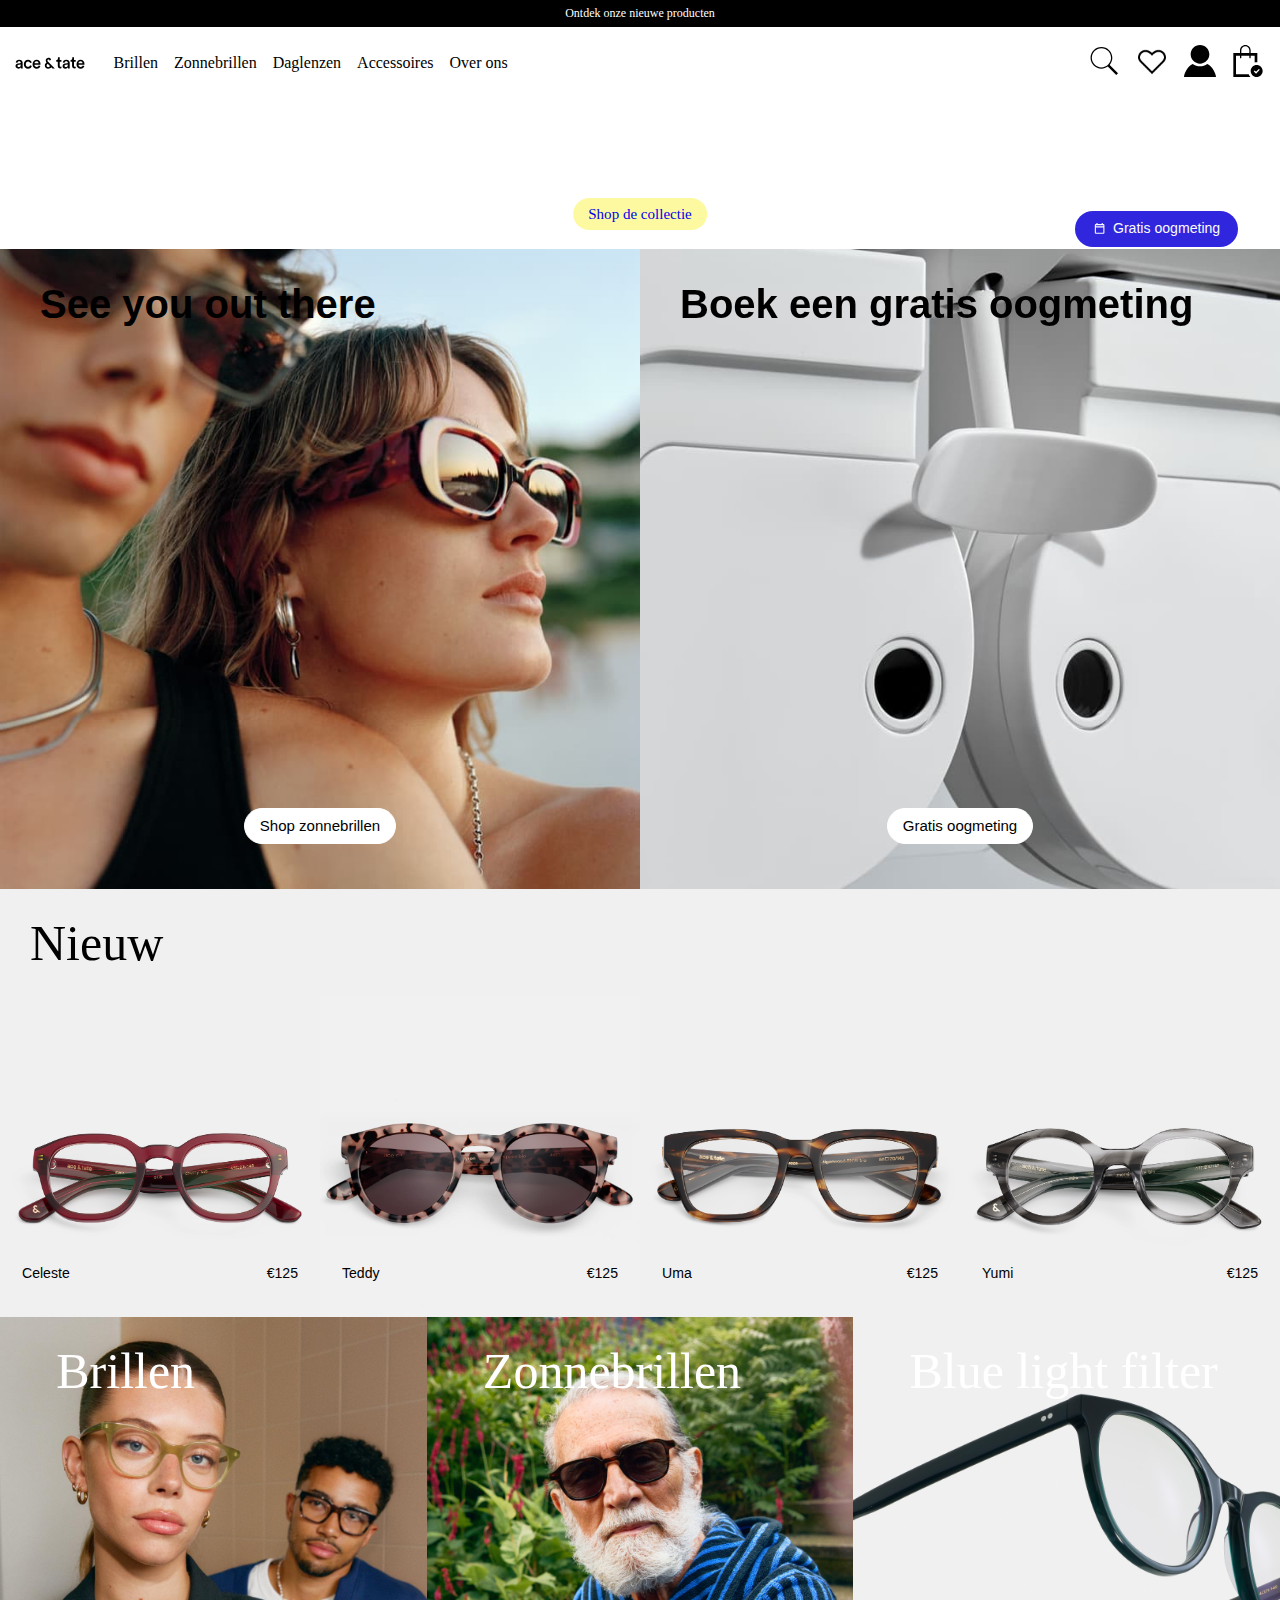
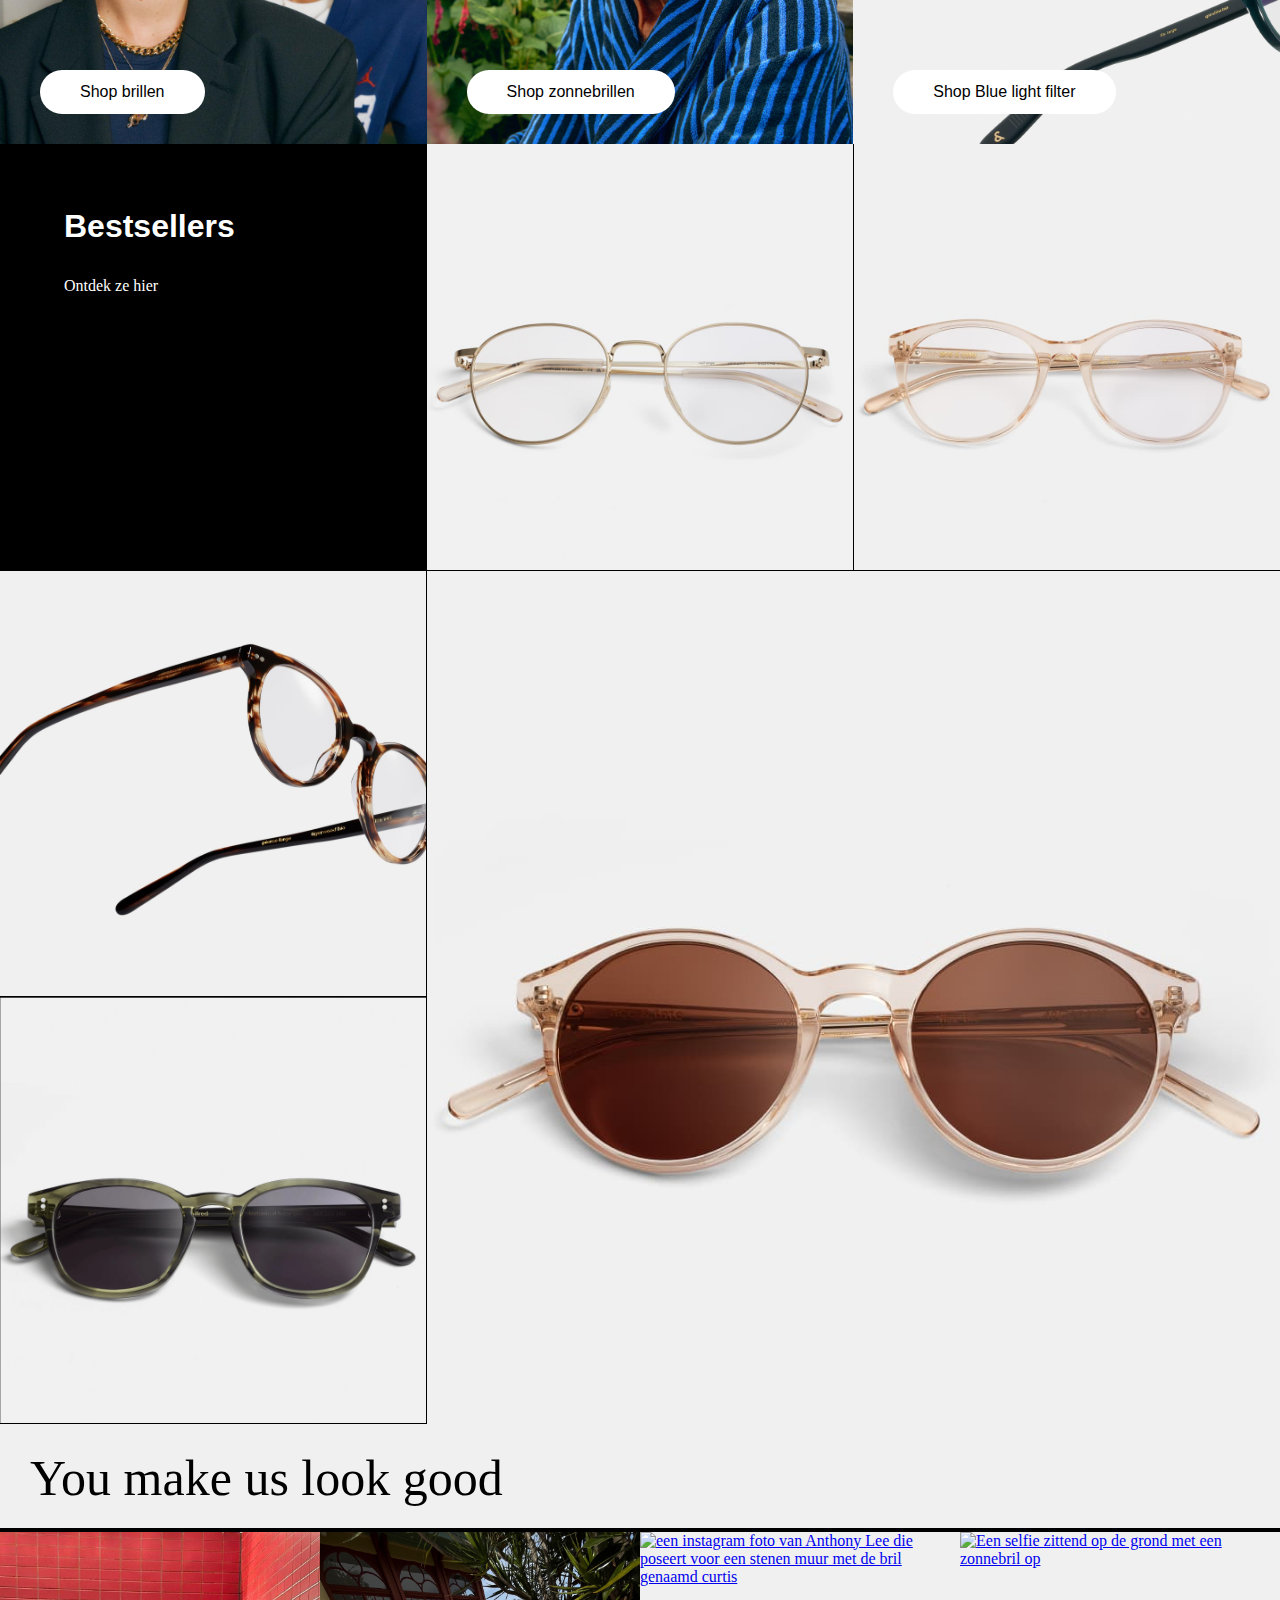
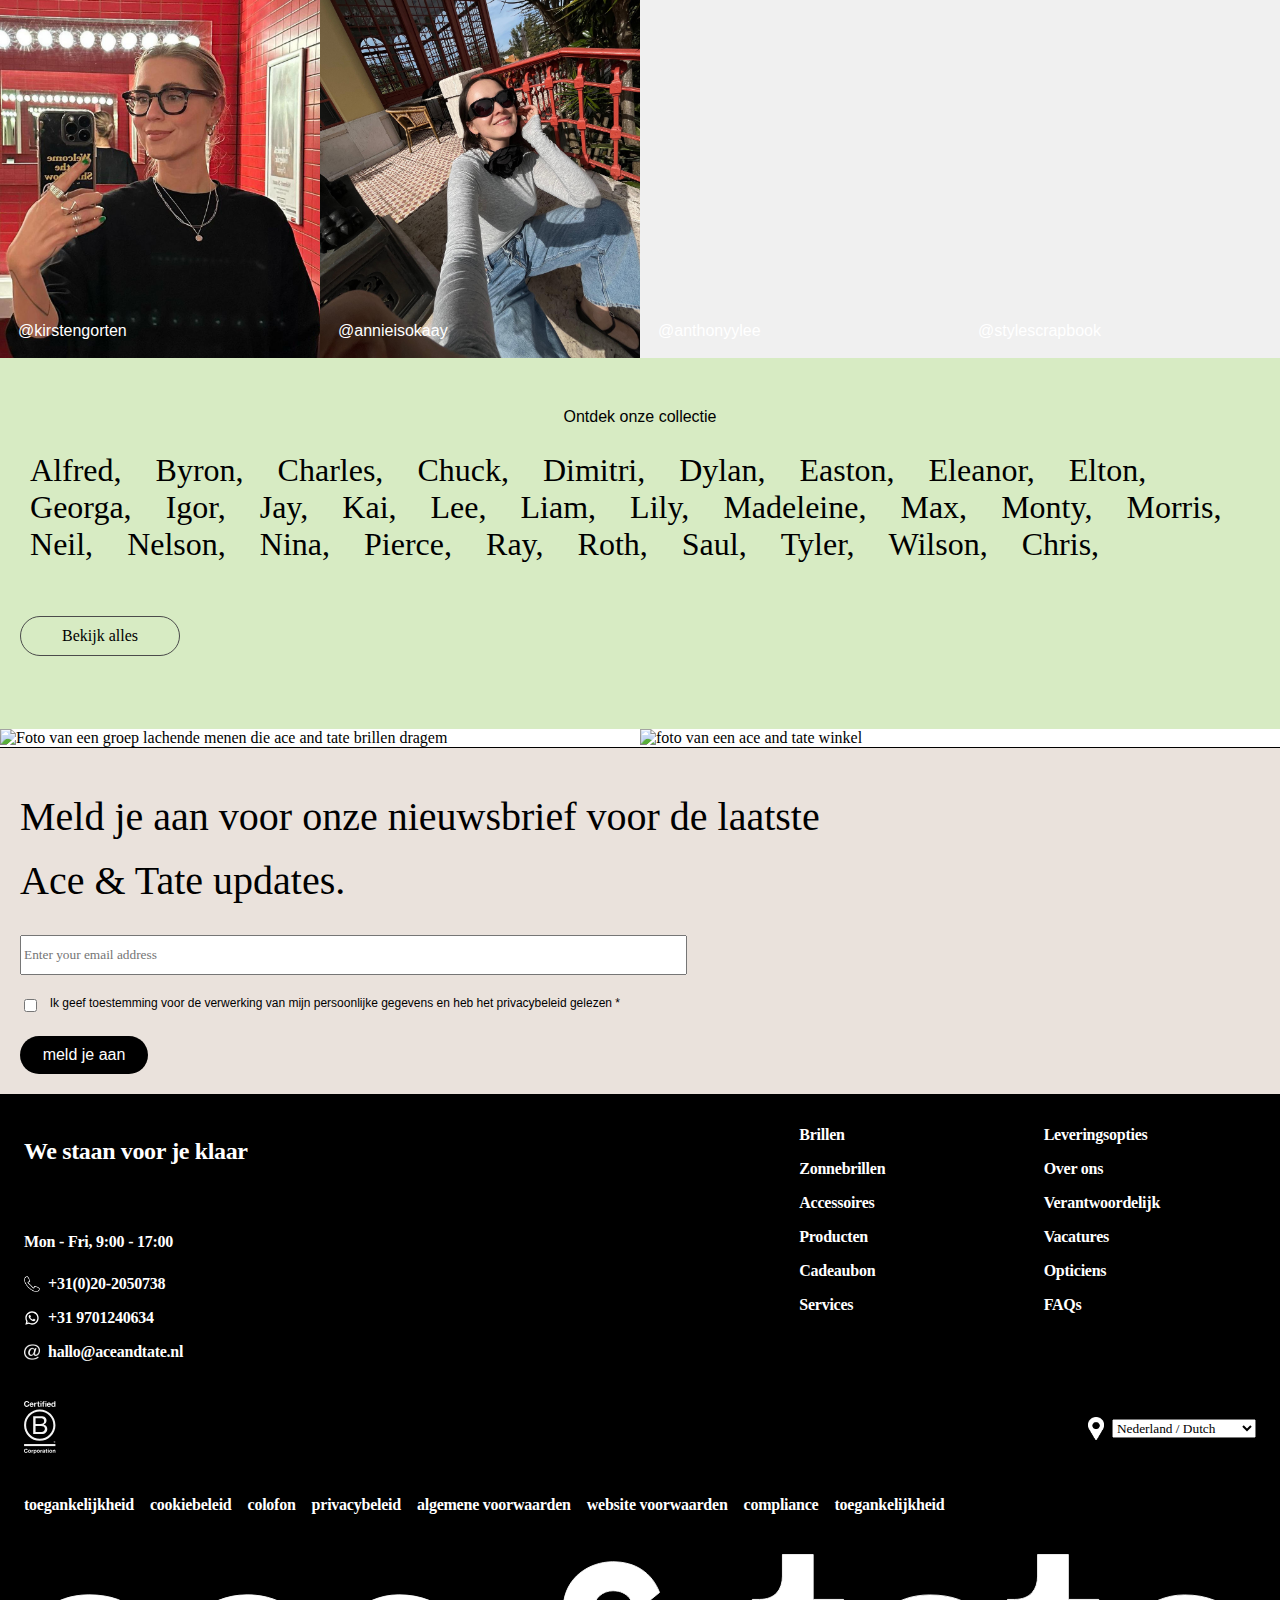
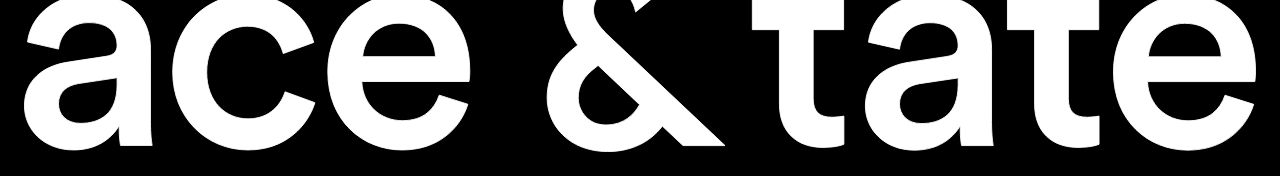
==== commit ceed9b5a: "Update index.html" ====
--- a/index.html
+++ b/index.html
@@ -205,7 +205,7 @@
     <li>
         <a href="#">
             <p>@kirstengorten</p>
-            <img src="images/_kirstengorter.jpeg" 
+            <img src="images/kirstengorter.jpeg" 
             alt="een instagram spiegel selfie van Kirsten Gorter met de bril genaamd eleanor op">
         </a>
     </li>
--- a/styles/layout.css
+++ b/styles/layout.css
@@ -0,0 +1,776 @@
+@font-face {
+    font-family:'Ampersans' ;
+    src: url(../fonts/AmperSans-Light.woff2);
+    font-weight:300;
+}
+
+@font-face {
+    font-family:'Ampersans' ;
+    src: url(../fonts/AmperSans-Medium.woff2);
+    font-weight:700;
+}
+
+@font-face {
+    font-family:'Ampersans' ;
+    src: url(../fonts/AmperSans-Regular.woff2);
+    font-weight:400;
+}
+
+@font-face {
+    font-family:'ATArizona' ;
+    src: url(../fonts/ATArizonaSerif-Medium.woff);
+    font-weight:700;
+}
+
+@font-face {
+    font-family:'ATArizona' ;
+    src: url(../fonts/ATArizonaSerif-Regular.woff2);
+    font-weight:400;
+}
+
+
+
+
+
+
+
+
+
+
+/*********************/
+/* CUSTOM PROPERTIES */
+/*********************/
+:root {
+
+	/* algemeen */
+    --color:black;
+    --bg:white;
+
+    --color-text:#ffffff;
+    --color-text-a:black;
+    --color-a-lijn-hover:black;
+    --color-text-p:black;
+
+    /* header*/
+    --color-overlay-menu:#ffffffe0;
+    --color-overlay-close:black; 
+    --color-overlay-hover-a: rgb(47, 38, 221);
+    --color-text-p-:#ffffff; 
+    --color-text-h2:black;
+    --color-text-h2:#ffffff;
+    --color-backgroundh2: #F0F0F0;
+    --color-border-bottom:black;
+    --color-background-navigatie:#ffffff;
+    --color-icons-navigatie:#000000; 
+
+    --color-background-header-p:#000000;
+    --color-header-p:#fff;
+
+	--color-background:#fff;
+    --color-logo:#000;
+    --color-icons: #ffffff;
+    --color-header-text:black; 
+    --invert-icons:0;
+
+    /* section 1 */
+    --color-video-button-section1:#fdf9a1;
+    --color-video-button-hover-section1: #fdf9a1;
+    --color-sticky-button-section1:  rgb(47, 38, 221);
+    --color-sticky-button-text-section1:  rgb(251, 251, 251);
+    --color-sticky-button-hover-section1: rgba(47, 38, 221, 0.5);
+    --color-text-p-:#ffffff; 
+    
+    /* section 2 */
+    --color-text-a-section2:#000;
+    --color-p-section2:black; 
+    --color-border-section2:#fff;
+    --color-a-background-section2:#ffffff;
+    --color-a-text-section2:black; 
+    --color-a-background:#ffffff;
+    
+    /* section 3 */
+    --color-background-h2-section3:#F0F0F0;
+    --color-border-bottom-section3:black; 
+    --color-text-p-section3:black;  
+
+    /* section 4 */
+    --color-text-h2-section4:#ffffff;
+    --color-text-p-section4:#ffffff;
+    --color-background-a-section4:#ffffff;
+    --color-a-text-section4:black;
+    --color-a-hover-section4:rgba(255, 255, 255, 0.75);    
+    
+    /* section 5 */
+    --color-background-section5:black;
+    --color-background-h2:black;
+    --color-h2-section5:rgb(255, 255, 255);
+    --color-p-section5:rgb(255, 255, 255);
+    --color-border-section5:rgb(255, 255, 255);
+    
+    /* section 6 */
+    --color-background-section6:#F0F0F0; 
+    --color-backround-h2-section6:#F0F0F0;
+    --color-onderstreping-h2-section6:black;
+    --color-p-bovenafbeelding-section6: white;
+
+    /* section 7 */
+    --color-backround-section7:#D7EBC3;
+    --color-text-section7:black;
+    --color-a-section7:black; 
+    --color-p-border-section7: #4B4B4B;
+    --color-p-hover-section7:#c9c9c9;
+    
+    /* section 8 */
+    --color-text-li-section8:white;
+    --color-background-li-section8:white;
+    --color-background-a-hover-section8: rgba(255, 255, 255, 0.5);
+
+    /* section 9 */
+    --color-bordertop-section9:rgb(0, 0, 0); 
+    --color-text-section9:rgb(0, 0, 0); 
+    --color-background-section9: rgb(234, 226, 220);
+    --color-button-section9:rgb(50, 50, 50);
+    --color-background-button-section9:#000;
+    --color-text-button-section9:white;
+    --color-background-hover-transition-section9:rgb(50, 50, 50);
+    --color-h2-section9:black;
+    
+
+   /* algemeen */
+    --color-a-background-hover: rgba(255, 255, 255, 0.75);
+    
+    /*  footer */
+    --color-background-footer:black;
+    --color-text-footer:#ffffff; 
+
+    --serif:ATArizona, Arial, sans-serif ;
+    --sans-serif:AmperSans, Georgia, serif;
+}
+
+
+
+  /***** Darkmode ******/
+
+@media (prefers-color-scheme:dark) {
+    :root {
+        /* startje */
+
+         /* Algemeen*/
+        --color:rgb(255, 255, 255);
+        --bg:rgb(45, 45, 45);
+    
+        --color-text:#000000;
+        --color-text-a:rgb(255, 255, 255);
+        --color-a-lijn-hover:rgb(255, 255, 255);
+        --color-text-p:rgb(255, 255, 255);
+    
+        /* header*/
+        --color-overlay-menu:rgb(45, 45, 45);
+        --color-overlay-close:rgb(255, 255, 255); 
+        --color-overlay-hover-a: rgb(47, 38, 221);
+        --color-text-p-:#000000; 
+        --color-text-h2:#000000;
+        --color-text-h2:#414141;
+        --color-backgroundh2: #000000;
+        --color-border-bottom:black;
+        --color-background-navigatie:rgb(45, 45, 45);
+        --color-icons-navigatie:#ffffff; 
+        --invert-icons:1;
+
+        --color-background-header-p:#000000;
+        --color-header-p:#fff;
+    
+        --color-background:rgb(45, 45, 45);
+        --color-logo:#ffffff;
+        --color-icons: #ffffff;
+        --color-header-text:rgb(255, 255, 255); 
+    
+        /* section 1 */
+        --color-video-button-section1:#fdf9a1;
+        --color-video-button-hover-section1: #fdf9a1;
+        --color-sticky-button-section1:  rgb(47, 38, 221);
+        --color-sticky-button-text-section1:  rgb(251, 251, 251);
+        --color-sticky-button-hover-section1: rgba(47, 38, 221, 0.5);
+        --color-text-p-:#ffffff; 
+        
+        /* section 2 */
+        --color-text-a-section2:#000;
+        --color-p-section2:black; 
+        --color-border-section2:#fff;
+        --color-a-background-section2:#ffffff;
+        --color-a-text-section2:black; 
+        --color-a-background:#ffffff;
+        
+        /* section 3 */
+        --color-background-h2-section3:#9e9e9e;
+    
+        /* section 4 */
+        --color-text-h2-section4:#ffffff;
+        --color-text-p-section4:#ffffff;
+        --color-background-a-section4:#ffffff;
+        --color-a-text-section4:black;
+        --color-a-hover-section4:rgba(255, 255, 255, 0.75);    
+        
+        /* section 5 */
+        --color-background-section5: rgb(45, 45, 45);
+        --color-background-h2:black;
+        --color-h2-section5:#ffffff;
+        --color-p-section5:rgb(255, 255, 255);
+        --color-border-section5:rgb(255, 255, 255);
+        
+        /* section 6 */
+        --color-background-section6:#343434; 
+        --color-backround-h2-section6:#F0F0F0;
+        --color-onderstreping-h2-section6:black;
+        --color-p-bovenafbeelding-section6: white;
+    
+  
+    
+        /* section 9 */
+        --color-bordertop-section9:rgb(0, 0, 0); 
+        --color-text-section9:rgb(255, 255, 255); 
+        --color-background-section9: rgb(123, 123, 123);
+        --color-button-section9:rgb(50, 50, 50);
+        --color-background-button-section9:#b4b4b4;
+        --color-text-button-section9:rgb(0, 0, 0);
+        --color-background-hover-transition-section9:rgb(50, 50, 50);
+        --color-h2-section9:rgb(255, 255, 255);
+        
+    
+    
+        --serif:ATArizona, Arial, sans-serif ;
+        --sans-serif:AmperSans, Georgia, serif;  
+    }
+    
+        
+
+    }
+
+
+
+   
+
+    
+
+
+ /****** OVER ONS PAGINA  ******/
+
+    :root {
+
+        /* Algemeen */
+        --color-overons-h1:black;
+        --color-overons-p:black;
+        --color-overons-border:black;
+       
+        /* section 1 */
+        --color-overons-background-section1: #f5f5f5;
+        --color-overons-borderbottom-section1:black;
+  
+        /* section 2 */
+        --color-overons-background-section2:#fcd792;
+        --color-overons-a-background-section2:black;
+        --color-overons-a-section2: #fff;
+
+        /* section 4 */
+        --color-overons-a-background-section4:black;
+        --color-overons-a-section4: #fff;
+
+        /*section 5 */
+        --color-overons-background-section5:#f5f5f5;
+        --color-overons-p-section5: #ffffff;
+
+}
+  /***** Darkmode OVER ONS  ******/
+
+@media (prefers-color-scheme:dark) {
+    :root {
+
+
+        /* Algemeen */
+        --color-overons-h1:rgb(255, 255, 255);
+        --color-overons-p:rgb(255, 253, 253);
+        --color-overons-border:rgb(0, 0, 0);
+        --color-overons-background-hover: #333;
+        --color-overons-background:black;
+
+        /* section 1 */
+        --color-overons-background-section1: #3e3e3e;
+        --color-overons-borderbottom-section1:rgb(255, 255, 255);
+  
+        /* section 2 */
+        --color-overons-background-section2:#fcd792;
+        --color-overons-a-background-section2:black;
+        --color-overons-a-section2: #fff;
+
+         /* section 2 */
+        --color-overons-a-section3: #fff;
+
+        /* section 4 */
+        --color-overons-a-background-section4:black;
+        --color-overons-a-section4: #fff;
+
+        /*section 5 */
+        --color-overons-background-section5: #3e3e3e;
+        --color-overons-p-section5: #ffffff;
+
+
+
+}
+        
+    }
+    
+
+/* bron: https://www.a11yproject.com/posts/how-to-hide-content/ */
+
+.visually-hidden {
+    clip: rect(0 0 0 0);
+    clip-path: inset(50%);
+    height: 1px;
+    overflow: hidden;
+    position: absolute;
+    white-space: nowrap;
+    width: 1px;
+}
+
+
+
+/**************/
+/* CSS REMEDY */
+/**************/
+*, *::after, *::before {
+    box-sizing:border-box;  
+    font-family: var(--sans-serif);
+  }
+
+  
+
+/********/
+/* BODY */
+/********/
+
+/* jouw code */
+
+body {
+    margin: 0;
+    padding: 0;
+
+
+    
+}
+
+h1, h2, h3, h3 {
+    font-family: var(--serif);
+}
+
+
+button {
+    font-size:1em;
+}
+
+
+
+
+/**********/
+/* HEADER */
+/**********/
+
+
+/*********** STOPT HIER: Styling voor alle de menubalk en hamburger menu ***********/
+
+/* HIER BEGINT DE HEADER */
+
+/* Algemene stijlen voor de header */
+header {
+   
+    background-color: var(--color-background-navigatie);
+    display: flex;
+    flex-wrap: wrap;
+    align-items: center;
+    z-index: 10;
+    column-gap:1em;
+}
+
+header button{
+    appearance:none;
+    border:none;
+    background-color: var(--color-white);
+    padding:0;
+}
+
+/* Logo */
+header > a {
+    /* margin-top: 0; */
+    display: flex;
+    align-items: center;
+    z-index: 20;
+    position: relative;
+
+    font-size:1em;
+    margin-top: 0;
+    margin-left: .1em;
+    width: 6em;
+}
+
+header a svg {
+    width:100%;
+    fill:var(--color-logo);
+}
+
+
+/* Hamburgerknop */
+header > button {
+    position: relative;
+    z-index: 60;
+    order:-1;
+    display: grid;
+    place-content:center;
+    width: 2em;
+    height: 1em;
+    margin-left:1em;
+    background: none;
+    cursor: pointer;
+}
+
+header > button::before,
+header > button::after,
+header > button span {
+    content: '';
+    grid-area:1/1;
+    display: block;
+    width: 1em;
+    height: 0.1em;
+    background-color: var(--color);
+    border-radius: 0.1em;
+    transition: 0.3s ease;
+}
+
+header > button::before {
+    translate: 0 -.3em;
+}
+
+header > button span {
+    /* nada */
+}
+
+header > button::after {
+    translate: 0 .3em;
+}
+
+
+/* Hamburgerknop open animatie */
+header.open > button::before {
+    translate: 0 0;
+    rotate: 45deg;
+}
+
+header.open > button span {
+    scale:0 1;
+}
+
+header.open > button::after {
+    translate: 0 0;
+    rotate: -45deg;
+}
+
+
+/* Hoofdmenu */
+header > nav:nth-of-type(1) {
+    position: fixed;
+    top: 0;
+    left: 0;
+    bottom:0;
+    right:0;
+    z-index: 50;
+    background-color: var(--color-overlay-menu); /* Witte semi-transparante achtergrond */
+    display: flex; /* Maak zichtbaar */
+    flex-direction: column;
+    align-items: center;
+    justify-content: center;
+    translate: -100%;
+    transition: 0.3s ease;
+}
+
+header.open > nav:nth-of-type(1) {
+    translate: 0;
+}
+
+header > nav:nth-of-type(1) ul {
+    margin: 0;
+    padding: 0;
+    list-style: none;
+    display: flex;
+    flex-direction: column;
+    gap: 3em;
+}
+
+header > nav:nth-of-type(1) ul a {
+    position: relative;
+    display: block;
+    text-decoration: none;
+    color: var(--color);
+    font-family: var(--sans-serif);
+}
+
+/* Onderlijn bij hover */
+header > nav:nth-of-type(1) ul a::after {
+    content: '';
+    position: absolute;
+    bottom: 0;
+    left: 0;
+    right:0;
+    scale:0 1;
+    height: 2px;
+    background-color: currentcolor;
+    transition: scale 0.3s ease-in-out;
+    transform-origin:left;
+}
+
+header > nav:nth-of-type(1) ul a:hover::after {
+    scale: 1 1;
+}
+
+
+/* Promo tekst */
+header > p {
+    order: -2;
+    padding: 0.5em;
+    width: 100%;
+    margin: 0;
+    background-color: var(--color-background-header-p);
+    text-align: center;
+    font-size: 0.75em;
+    font-weight: 200;
+    color: var(--color-header-p);
+}
+
+
+/* Hot links */
+header > nav:nth-of-type(2) {
+    order: 1;
+    width: 100%;
+}
+
+header > nav:nth-of-type(2) ul {
+    margin: 0;
+    padding: 0;
+    list-style-type: none;
+    display: flex;
+    justify-content: center;
+    gap: 1em;
+}
+
+header > nav:nth-of-type(2) ul a {
+    display: block;
+    padding: 0.5em;
+    color: var(--color);
+    text-decoration: none;
+}
+
+
+/* Service nav */
+header > nav:nth-of-type(3) {
+    margin-left:auto;
+}
+
+header > nav:nth-of-type(3) ul {
+    padding-left: 0;
+    margin:0 1em 0 0;
+    list-style-type: none;
+    display: flex;
+    gap: 1em;
+}
+
+nav:nth-of-type(3) ul li img {
+    width: 2em;
+    height: auto;
+    display: block;
+    filter:invert(var(--invert-icons));
+}
+
+
+/* Responsiviteit voor Desktop (min-width: 769px) */
+@media (width > 768px) {
+    /* Verberg hamburgerknop op desktop */
+    header > button {
+        display: none;
+    }
+
+    header > nav:nth-of-type(1) {
+        position: static;
+        translate: 0 0;
+    }
+
+    header > nav:nth-of-type(1) ul {
+        flex-direction: row;
+        gap:1em;
+    }
+
+    header > nav:nth-of-type(2) {
+        display:none;
+    }
+}
+
+
+
+
+/****** FOOTER BASISSTIJL******/
+
+
+footer {
+    background: var(--color-background-footer);
+    color:var(--color-text-footer);
+    padding: 1.5em;
+    display: grid;
+    gap: 1em;
+}
+
+/* Titel styling */
+footer h2 {
+    font-family: var(--sans-serif);
+    letter-spacing: -0.015em;
+}
+
+/* Stijl voor de ul-elementen */
+footer ul {
+    list-style: none;
+    padding: 0;
+    margin: 0;
+    
+    font-weight: 700;
+    letter-spacing: -0.015em;
+}
+
+/* Algemene stijl voor de lijstitems */
+
+footer ul li a {
+    color: var(--color-text-footer);
+    text-decoration: none;
+    padding:.5em 0;
+    display:block;
+}
+
+footer ul li a:hover {
+    text-decoration: underline;
+}
+
+/* Maak de afbeeldingen in de eerste ul kleiner */
+footer ul:nth-of-type(1) img {
+    width: 1em;
+    height: auto;
+    margin-right: 0.5em;
+}
+
+/* Flexbox-instellingen voor iconen in de eerste lijst */
+footer ul:nth-of-type(1) li {
+    display: flex;
+    align-items: center;
+}
+
+/* Algemeen stijl voor afbeeldingen in de vierde ul */
+footer > img:nth-of-type(1) {
+    width: 2em;
+    height: auto;
+}
+
+/* Specifieke stijl voor de locatieafbeelding */
+footer ul li a img[alt="locatie pin logo"] {
+    max-width: 0.5em;
+    height: auto;
+}
+
+/* taalkeuze */
+footer > p {
+    display:flex;
+    align-items:center;
+    gap:.5em;
+}
+
+footer > p img {
+    width: 1em;
+    height: auto;
+}
+
+/* Footer-logo */
+footer > img:nth-of-type(2) {
+    width:100%;
+}
+
+
+/* RESPONSIVE STYLING VOOR MOBIELE APPARATEN */
+@media (width > 32em) {
+    footer {
+        grid-template-columns: 1fr 1fr max-content;
+        gap:2em;
+    }
+    
+    footer h2 {
+        grid-column:1/-1;
+    }
+
+    footer ul:nth-of-type(1) {
+        grid-column:1/-1;
+    }
+
+    footer ul:nth-of-type(3) {
+        grid-column: span 2;
+    }
+
+    footer ul:nth-of-type(4) {
+        order:3;
+        grid-column:1/-1;
+    }
+
+    footer ul:nth-of-type(4) {
+        display:flex;
+        flex-wrap: wrap;
+        column-gap:1em;
+    }
+
+    footer > p {
+        grid-column: span 2;
+    }
+
+    footer > img:nth-of-type(1) {
+        order:2;
+        justify-self: end;
+    }
+
+    footer > img:nth-of-type(2) {
+        grid-column:1/-1;
+        order:4;
+    }
+}
+
+@media (width > 48em) {
+    footer {
+        grid-template-columns: 7fr 2fr 2fr;
+    }
+
+    footer h2 {
+        grid-column:1/2;
+    }
+
+    footer ul:nth-of-type(1) {
+        grid-column:1/2;
+    }
+
+    footer ul:nth-of-type(2) {
+        grid-column: 2/3;
+        grid-row:1/3;
+    }
+
+    footer ul:nth-of-type(3) {
+        grid-column: 3/4;
+        grid-row:1/3;
+    }
+
+    footer > p {
+        order:2;
+        justify-self:end;
+    }
+
+    footer > img:nth-of-type(1) {
+        order:1;
+        justify-self: start;
+    }
+}--- a/styles/home.css
+++ b/styles/home.css
@@ -0,0 +1,937 @@
+/* SECTION 1 */
+
+/* Video */
+section:first-of-type video {
+    width: 100%;
+    height: auto;
+    margin: 0;
+    padding: 0;
+    display: block;
+}
+
+/* Stijl voor "Gratis oogmeting", rechtsboven in de hoek */
+section:first-of-type a:first-of-type {
+    position: fixed;  /* Zorgt ervoor dat de link sticky is */
+    top: 15em;
+    right:3em;
+    color: var(--color-sticky-button-text-section1);
+    background-color: var(--color-sticky-button-section1); /* Oorspronkelijke kleur */
+    padding: 0.63em 1.25em;
+    text-decoration: none;
+    border-radius: 624.94em;
+    font-family: AmperSans, "Helvetica Neue", Helvetica, Arial, sans-serif;
+    gap: 0.50em;
+    font-size: 0.88em;
+    line-height: 1.25em;
+    display: flex; 
+    align-items: center; 
+    white-space: nowrap;
+    z-index: 1;
+}
+
+/* Stijl voor SVG's binnen de "Boek een oogmeting" link */
+section:first-of-type a:first-of-type svg {
+    width: 0.94em; /* Pas de grootte van de SVG aan */
+    height: 0.94em;
+}
+
+/* Stijl voor de laatste twee links onderaan de video */
+section:first-of-type {
+    position: relative; 
+    display: flex;
+    justify-content: center; 
+    align-items: center; 
+    gap: 0.63em; 
+}
+
+/* Stijl voor de links "Meet the Tatemans" en "Shop de collectie" */
+section:first-of-type a:nth-of-type(2),
+section:first-of-type a:nth-of-type(3) {
+    position: absolute; 
+    bottom: 1.25em; 
+    left: 50%; 
+    transform: translateX(-50%); 
+    display: flex; 
+    gap: 0.63em; 
+}
+
+/* Stijl voor de links "Meet the Tatemans" en "Shop de collectie" */
+section:first-of-type a:nth-of-type(2),
+section:first-of-type a:nth-of-type(3) {
+    position: absolute; 
+    bottom: 1.25em; 
+    left: 50%;
+    transform: translateX(-50%); 
+    display: flex; 
+    gap: 0.63em; 
+}
+
+/* Specifieke stijl voor de individuele links */
+section:first-of-type a:nth-of-type(2),
+section:first-of-type a:nth-of-type(3) {
+    font-size: 0.94em;
+    padding: 0.5em 1em;
+    border-radius: 5em;
+    text-decoration: none;
+    background-color: var(--color-video-button-hover-section1);/* Achtergrondkleur van de link */
+}
+
+/* Hover-effect voor de laatste twee links */
+section:first-of-type a:nth-of-type(2):hover,
+section:first-of-type a:nth-of-type(3):hover {
+    background-color: var(--color-hover); 
+    transition: background-color 150ms ease-out;
+}
+
+/* 8 hover-stijlen voor "Gratis oogmeting" */
+section:first-of-type a:first-of-type:hover {
+    background-color: var(--color-sticky-button-hover-section1);
+    transition: background-color 150ms ease-out;
+}
+
+
+/* SECTION 2 */
+section:nth-of-type(2) {
+  display: grid;
+  grid-template-rows: max-content auto max-content auto;
+}
+
+/* Zorg ervoor dat de afbeeldingen naast elkaar staan, zonder witruimte */
+section:nth-of-type(2) img {
+    width: 100%; 
+    /* Elke afbeelding neemt de helft van de breedte in */
+    height: auto; /* Zorg ervoor dat de afbeeldingen proportioneel blijven */
+    object-fit: cover; /* Zorg ervoor dat de afbeeldingen goed schalen */
+    /* margin: 0;  */
+    /* Geen marge tussen de afbeeldingen */
+}
+
+section:nth-of-type(2) img:nth-of-type(1) {
+    grid-column-start: 1;
+    grid-column-end: 2;
+    grid-row-start: 1;
+    grid-row-end: 3;
+}
+
+section:nth-of-type(2) img:nth-of-type(2) {
+    grid-column-start: 1;
+    grid-column-end: 2;
+    grid-row-start: 3;
+    grid-row-end: 5;
+}
+
+
+
+/* De tekst 'See you out there' boven de eerste afbeelding */
+section:nth-of-type(2) h2{
+    margin-left: 1em;
+    justify-self: start;
+    z-index: 1;
+    font-size: 2.5em; /* Pas de fontgrootte aan voor betere zichtbaarheid */
+}
+
+section:nth-of-type(2) h2:nth-of-type(1) {
+    grid-column-start: 1;
+    grid-column-end: 2;
+    grid-row-start: 1;
+    grid-row-end: 2;
+}
+
+/* De tekst 'Boek een gratis oogmeting' boven de tweede afbeelding */
+section:nth-of-type(2) h2:nth-of-type(2) {
+    grid-column-start: 1;
+    grid-column-end: 2;
+    grid-row-start: 3;
+    grid-row-end: 4;
+}
+
+/* Zorg ervoor dat de links absoluut gepositioneerd zijn */
+section:nth-of-type(2) a {
+    z-index: 1;
+    /* position: absolute; */
+    background-color: var(--color-a-background-section2);
+    color: var(--color-text-a-section2); 
+    text-decoration: underline;
+    /* margin: 0; */
+    font-size: 0.94em;
+    line-height: 1.25em;
+    font-family: AmperSans, "Helvetica Neue", Helvetica, Arial, sans-serif;
+    /* letter-spacing: 0em; */
+    font-weight: 500;
+    border: 0.13em solid var(--color-border-section2);
+    border-radius: 5em;
+    padding: 0.5em 1em; 
+    text-decoration: none;
+    align-self: end;
+    justify-self: center;
+    margin-bottom: 3em;
+
+    transition: border-color 0.3s ease;
+}
+
+/* Hover-effect voor de links */
+section:nth-of-type(2) a:hover {
+    background-color: var(--color-a-background-hover);
+    /* color: var(--color-a-text-section2);  */
+}
+
+/* Eerste link (Shop zonnebrillen) */
+section:nth-of-type(2) a:first-of-type {
+    grid-column-start: 1;
+    grid-column-end: 2;
+    grid-row-start: 2;
+    grid-row-end: 3;
+   
+}
+
+
+
+/* Tweede link (Gratis oogmeting) */
+section:nth-of-type(2) a:last-of-type {
+    grid-column-start: 1;
+    grid-column-end: 2;
+    grid-row-start: 4;
+    grid-row-end: 5;
+}
+
+
+@media (min-width: 767px) {
+
+    section:nth-of-type(2) {
+        grid-template-columns: 50% 50%;
+    }
+
+    section:nth-of-type(2) h2:nth-of-type(2){
+        grid-column-start: 2;
+        grid-column-end: 3;
+        grid-row-start: 1;
+        grid-row-end: 2;
+    }
+
+    section:nth-of-type(2) img:nth-of-type(2){
+        grid-column-start: 2;
+        grid-column-end: 3;
+        grid-row-start: 1;
+        grid-row-end: 3;
+    }
+
+    section:nth-of-type(2) a:nth-of-type(2){
+        grid-column-start: 2;
+        grid-column-end: 3;
+        grid-row-start: 2;
+        grid-row-end: 3;
+    }
+
+
+
+
+}
+
+
+
+/*SECTION 3 NIEUW*/
+
+/* Algemeen - Zorg dat de tekst en afbeeldingen goed worden uitgelijnd */
+section:nth-of-type(3) ul {
+    display: flex;
+    margin: 0;
+    padding: 0;
+    list-style: none;
+    overflow: hidden; /* Verbergt scrollbalk op desktop */
+}
+
+section:nth-of-type(3) li {
+    flex: 1 1 25%; /* Verdeling over 4 afbeeldingen op desktop */
+    position: relative;
+    display: flex;
+    justify-content: center;
+    margin: 0;
+}
+
+section:nth-of-type(3) h2 {
+    font-family: 'ATArizona', 'Times New Roman', Times, serif;
+    font-weight: lighter;
+    font-size: 3.125em;
+    padding: 0.5em 0.6em;
+    margin: 0;
+    position: relative;
+    background-color: var(--color-background-h2-section3);
+    border-bottom: 0.063em solid var(--color-border-bottom-section3m);
+}
+
+section:nth-of-type(3) img {
+    width: 100%; /* De afbeelding neemt de volledige breedte van de li in */
+    height: auto;
+    display: block;
+}
+
+section:nth-of-type(3) p {
+    font-size: 0.88em;
+    font-family: AmperSans, "Helvetica Neue", Helvetica, Arial, sans-serif;
+    position: absolute;
+    bottom: 0.625em;
+    left: 0;
+    right: 0;
+    padding: 0.938em;
+    text-align: center;
+    color:var(--color-text-p-section3);
+}
+
+/* Zorg dat de tekst goed uitgelijnd is op de mobiele versie */
+section:nth-of-type(3) p:nth-of-type(1) {
+    left: 0.625em;
+    text-align: left;
+}
+
+section:nth-of-type(3) p:nth-of-type(2) {
+    right: 0.625em;
+    bottom: 0.625em;
+    text-align: right;
+}
+
+/* Mobiele weergave (max-width: 767px) */
+@media (max-width: 767px) {
+    
+    section:nth-of-type(3) ul {
+        display: flex;
+        overflow-x: auto; /* Horizontale scroll voor mobiele slider */
+        scroll-snap-type: x mandatory; /* Snaps voor een betere scroll-ervaring */
+        -webkit-overflow-scrolling: touch;
+    }
+
+    section:nth-of-type(3) li {
+        flex: 0 0 45%; /* Twee volledige afbeeldingen zichtbaar en een derde deels */
+        scroll-snap-align: start; /* Zorgen voor snapping-effect */
+    }
+
+    section:nth-of-type(3) img {
+        width: 100%;
+        height: auto;
+    }
+
+    section:nth-of-type(3) p {
+        bottom: -0.50em;
+        font-family: AmperSans, "Helvetica Neue", Helvetica, Arial, sans-serif;
+        letter-spacing: 0em;
+        font-weight: 500;
+        font-size: 1em; /* Kleinere tekst op mobiel */
+    }
+
+
+    section:nth-of-type(3) p:nth-of-type(1) {
+        left: 1em;
+        text-align: left;
+    }
+    
+    section:nth-of-type(3) p:nth-of-type(2) {
+        right: 1em;
+        bottom: -0.50em;
+        text-align: right;
+    }
+
+    section:nth-of-type(3) h2 {
+        padding-left: 1em;
+        font-size: 2.5em;
+    }
+}
+
+/* Selecteer de vierde sectie */
+/* Standaard styling voor desktop */
+section:nth-of-type(4) {
+    clear: both;
+    margin: 0;
+    padding: 0;
+}
+
+section:nth-of-type(4) ul {
+    display: flex;
+    flex-wrap: nowrap;
+    padding: 0;
+    margin: 0;
+    list-style: none;
+    width: 100vw;
+    overflow-x: hidden;
+}
+
+section:nth-of-type(4) li {
+    position: relative;
+    text-align: center;
+    flex: 1 1 33.33%;
+    max-width: 33.33%;
+    box-sizing: border-box;
+}
+
+section:nth-of-type(4) img {
+    width: 100%;
+    height: 100%;
+    object-fit: cover;
+    display: block;
+    margin: 0;
+}
+
+/* Styling voor de p-tekst */
+section:nth-of-type(4) h2{
+    position: absolute;
+    top: 0.625em;
+    left: 0.625em;
+    margin: 0;
+    padding: 0.5em;
+    color: var(--color-text-h2-section4);
+    font-family: 'ATArizona', 'Times New Roman', Times, serif;
+    font-weight: lighter;
+    font-size: 3.125em;
+}
+
+/* Styling voor de p-tekst */
+section:nth-of-type(4) p {
+    position: absolute;
+    left: 0.625em;
+    margin: 0;
+    padding: 0.5em;
+    color: var(--color-text-p-section4);
+    font-family: 'ATArizona', 'Times New Roman', Times, serif;
+    font-size: 3.125em;
+}
+
+/* Styling voor de a-tekst */
+section:nth-of-type(4) a {
+    position: absolute;
+    bottom: 1.875em;
+    left: 2.5em;
+    margin: 0;
+    padding: 0.75em 2.5em;
+    font-size: 1em;
+    line-height: 1.25em;
+    font-family: AmperSans, "Helvetica Neue", Helvetica, Arial, sans-serif;
+    letter-spacing: 0em;
+    font-weight: 500;
+    border-radius: 624.94em;
+    text-decoration: none;
+    background-color:var(--color-background-a-section4);
+    color: var(--color-a-text-section4);
+}
+
+section:nth-of-type(4) a:hover {
+    background-color: var(--color-a-hover-section4);
+    color: var(--color-a-text-section4);
+}
+
+/* Mobiele weergave - maak een slider */
+@media (max-width: 767px) {
+    section:nth-of-type(4) ul {
+        display: flex;
+        overflow-x: auto; /* Horizontaal scrollen mogelijk maken */
+        scroll-snap-type: x mandatory; /* Snap-effect voor vloeiend scrollen */
+        -webkit-overflow-scrolling: touch; /* Betere scrollervaring op mobiel */
+
+    }
+
+    section:nth-of-type(4) li {
+        flex: 0 0 80%; /* Zorg dat elke <li> 80% van de breedte inneemt */
+        max-width: 80%;
+        scroll-snap-align: center; /* Centraal in viewport snappen */
+        position: relative;
+        text-align: center;
+    }
+
+    section:nth-of-type(4) p {
+        left: 1.2em;
+        font-size: 1.5em; /* Iets kleinere tekstgrootte voor mobiel */
+    }
+
+    section:nth-of-type(4) a {
+        font-size: 14px;
+        padding: 0.5em 1.5em; /* Iets minder padding voor de knop */
+    }
+}
+
+
+/* BESTELLER SECTION 5 */
+
+/* Algemeen styling voor de 5e grid-sectie */
+section:nth-of-type(5) {
+        display:grid;
+        grid-template-columns:1fr 1fr;
+        gap:1px;
+        background-color:var(--color-background-section5);  
+    }
+
+    section:nth-of-type(5) p {
+        color:var(--color-p-section5); 
+        margin-left:4em;
+        margin-top:2em;
+        border-radius:1em;
+    }
+
+    
+    section:nth-of-type(5) h2 {
+        display:grid;
+        grid-template-columns:1fr 1fr;
+        gap:1px;
+        color:var(--color-h2-section5);
+        margin-top:2em;  
+        margin-left:2em;
+        font-size:2em;
+    }
+
+    section:nth-of-type(5) ul {
+	margin:0;
+	padding:0;
+	list-style-type:"";
+    /* de ul telt niet meer mee	*/
+	/* de li's zitten dan samen met de div in de section */
+	display:contents;
+}
+
+section:nth-of-type(5) img {
+	width:100%;
+	display:block;
+}
+
+@media (width > 48em) {
+	section:nth-of-type(5){
+		grid-template-columns:1fr 1fr 1fr;
+	}
+	
+	li:nth-of-type(5) {
+		grid-column-start:2;
+		grid-column-end:4;
+		grid-row-start:2;
+		grid-row-end:4;
+		
+	}
+}
+
+/* Verberg de vijfde sectie op mobiele schermen */
+@media (max-width: 767px) {
+    section:nth-of-type(5) {
+        display: none; /* Zorg dat de sectie verborgen blijft op mobiele apparaten */
+    }
+}
+
+/* SECTION 6: YOU MAKE US LOOK GOOD */
+
+/* Algemene sectie styling */
+section:nth-of-type(6) {
+    margin: 0;
+    padding: 0;
+    background-color: var(--color-background-section6);
+    position: relative;
+    overflow: hidden;
+    width: 100%;
+}
+
+/* H2 Styling */
+section:nth-of-type(6) h2 {
+    font-family: 'ATArizona', 'Times New Roman', Times, serif;
+    font-weight: lighter;
+    font-size: 3.125em;
+    padding: 0.5em 0.6em;
+    margin: 0;
+    position: relative;
+    background-color: var(--color-backround-h2-section6);
+}
+
+/* Onderstreping van H2 */
+section:nth-of-type(6) h2::after {
+    content: "";
+    display: block;
+    width: 100%;
+    height: 0.063em;
+    background-color: var(--color-onderstreping-h2-section6);
+    position: absolute;
+    bottom: 0;
+    left: 0;
+    z-index: 1;
+}
+
+/* Grid layout op grotere schermen */
+section:nth-of-type(6) ul {
+    display: grid;
+    grid-template-columns: repeat(auto-fit, minmax(200px, 1fr));
+    padding: 0;
+    margin: 0 auto;
+    list-style-type: none;
+}
+
+/* LI-element styling */
+section:nth-of-type(6) li {
+    position: relative;
+    overflow: hidden;
+    box-sizing: border-box;
+}
+
+/* Afbeeldingen styling */
+section:nth-of-type(6) li img {
+    width: 100%;
+    height: 100%;
+    object-fit: cover;
+    display: block;
+    transition: transform 0.3s ease;
+}
+
+/* Zoom-in effect bij hover */
+section:nth-of-type(6) li:hover img {
+    transform: scale(1.05);
+}
+
+/* Tekst bovenop de afbeeldingen */
+section:nth-of-type(6) li p {
+    position: absolute;
+    bottom: 0.625em;
+    left: 0.625em;
+    margin: 0;
+    padding: 0.5em;
+    color: var(--color-p-bovenafbeelding-section6);
+    font-family: AmperSans, "Helvetica Neue", Helvetica, Arial, sans-serif;
+    font-size: 1em;
+}
+
+/* Responsive instellingen voor mobiele apparaten */
+@media (max-width: 768px) {
+    /* Zet afbeeldingen in een 2x2 grid */
+    section:nth-of-type(6) ul {
+        grid-template-columns: repeat(2, 1fr);
+        
+    }
+
+    /* Aanpassingen aan tekstgrootte en padding voor kleinere schermen */
+    section:nth-of-type(6) h2 {
+        font-size: 2em;
+        padding: 0.5em;
+    }
+    
+    /* Pas p-element grootte aan voor mobiel */
+    section:nth-of-type(6) li p {
+        font-size: 0.9em;
+        padding: 0.4em;
+    }
+}
+
+/* SECTION 7 BEKIJK ONZE COLLECTIE */
+section:nth-of-type(7) {
+    background-color: var(--color-backround-section7); 
+    padding: 1.25em; 
+    margin: 0; 
+    color: var(--color-text-section7); 
+}
+
+/* H2 styling */
+section:nth-of-type(7) h2 {
+    font-family: "AmperSans", "Helvetica Neue", Helvetica, Arial, sans-serif!important;
+    font-size: 1em!important; 
+    font-weight: lighter; 
+    padding: 0.625em;
+    margin-top: 1.25em;
+    margin-bottom: 1em; 
+    text-align: center;
+}
+
+/* UL styling */
+section:nth-of-type(7) ul {
+    padding: 0; 
+    margin: 0; 
+    list-style: none; 
+}
+
+/* Li-element styling */
+section:nth-of-type(7) li {
+    display: inline; 
+    margin-right: 0.625em; 
+    position: relative; /* Voor positionering van de afbeelding */
+}
+
+/* Link styling */
+section:nth-of-type(7) a {
+    text-decoration: none; 
+    color:var(--color-a-section7); /* Zwarte kleur voor links */
+    font-family: 'ATArizona', 'Times New Roman', Times, serif; 
+    font-weight: lighter; /* Lichtere lettertype gewicht */
+    font-size: 3.5em; 
+}
+
+/* Animatie voor het zichtbaar worden van de afbeelding */
+@keyframes fadeInMove {
+    0% {
+        opacity: 0;
+        transform: translateY(20px) rotate(10deg);
+    }
+    50% {
+        opacity: 0.5;
+        transform: translateY(-5px) rotate(0deg);
+    }
+    100% {
+        opacity: 1;
+        transform: translateY(0) rotate(0deg);
+    }
+}
+
+/* Toont de afbeelding alleen bij hover over het li-element */
+section:nth-of-type(7) li img {
+    display: none; 
+    position: relative;
+    overflow: visible; /* Zorg dat inhoud buiten de sectie zichtbaar blijft */
+    z-index: 200; /* Zorgt ervoor dat het boven andere elementen komt */
+    top: 100%; /* Plaats de afbeelding net onder het li-element */
+    left: 0; 
+
+    width: 18.75em;
+    height: auto; 
+    border-radius: 10px;
+    animation: none; /* Animatie wordt pas geactiveerd bij hover */
+    transition: opacity 0.3s ease;
+}
+
+/* Wanneer er over het li-element wordt gehoverd, wordt de afbeelding zichtbaar en animatie geactiveerd */
+section:nth-of-type(7) li:hover img {
+    display: inline; /* Toont afbeelding bij hover */
+    animation: fadeInMove 0.6s ease-out forwards; /* Fade-in en beweging */
+}
+
+/* Kleinere link styling */
+section:nth-of-type(7) a:last-of-type {
+    font-size: 2em; /* Maakt de laatste 'Bekijk alles' link groter */
+    font-weight: normal; /* Zorgt ervoor dat de link niet vetgedrukt is */
+}
+
+/* Extra styling voor links */
+section:nth-of-type(7) a {
+    padding: 0.125em 0.313em ;/* Voegt wat ruimte rondom de tekst toe */
+    border-radius: 0.313em; /* Maakt de hoeken van de links afgerond */
+    transition: background-color 0.3s; /* Maakt de achtergrondkleur animatie soepel */
+}
+
+section:nth-of-type(7) p {
+    padding: 0.625em;
+    font-size: 0.5em; 
+    border: 1px solid var(--color-p-border-section7); /* Huidige borderkleur */
+    border-radius: 5em; 
+    text-align: center; 
+    width: 10em; 
+}
+
+/* Hover-effect voor het p-element */
+section:nth-of-type(7) p:hover {
+    border-color: var(--color-p-hover-section7); /* Verandert de borderkleur naar wit bij hover */
+}
+
+/* Responsive styling voor mobiele apparaten */
+@media (max-width: 768px) {
+    /* Zet items in één kolom op mobiel */
+    section:nth-of-type(7) ul {
+        display: block;
+    }
+
+    /* LI en link volledig gecentreerd */
+    section:nth-of-type(7) li {
+        text-align: justify;
+        width: 100%;
+    }
+
+    /* Verwijdert hover-effect afbeelding op mobiel */
+    section:nth-of-type(7) li img {
+        display: none; /* Verberg afbeeldingen permanent op mobiel */
+    }
+
+    /* Klik-effect voor links op mobiel */
+    section:nth-of-type(7) a {
+        position: relative;
+    }
+
+    /* Onderstreping bij klik */
+    section:nth-of-type(7) a:active::after {
+        content: "";
+        display: block;
+        width: 100%;
+        height: 0.125em;
+        background-color: var(--color-a-section7);
+        position: absolute;
+        bottom: -0.125em;
+        left: 0;
+    }
+}
+
+
+/* SECTION 8 EVERYDAY ICONS */
+section:nth-of-type(8) {
+    width: 100vw; /* Volledige breedte van het scherm */
+    margin: 0;
+    padding: 0;
+}
+
+/* Stijl van ul om de items naast elkaar te zetten */
+section:nth-of-type(8) ul {
+    display: flex; /* Flexbox om de items naast elkaar te plaatsen */
+    padding: 0;
+    margin: 0;
+    list-style-type: none;
+    flex-wrap: wrap; /* Zorgt ervoor dat de items naar de volgende regel gaan als ze niet passen */
+}
+
+/* Zorgt ervoor dat de li-items de helft van het scherm innemen (op desktop) */
+section:nth-of-type(8) li {
+    position: relative; /* Relatief voor de absolute positionering van de tekst */
+    width: 50%; /* Elk item neemt 50% van de breedte in */
+    margin: 0;
+    padding: 0;
+    overflow: hidden; /* Verbergt alles wat buiten het element valt */
+}
+
+/* Zorgt dat de afbeeldingen 100% van hun container innemen */
+section:nth-of-type(8) li img {
+    width: 100%;
+    height: auto;
+    display: block;
+}
+
+/* Positioneert de tekst over de afbeelding */
+section:nth-of-type(8) li p {
+    position: absolute; /* Absolute positionering voor tekst over de afbeelding */
+    top: 1.25em;
+    left: 0.5em;
+    color: var(--color-text-li-section8);
+}
+
+/* Aanpassen van de tekst en link */
+section:nth-of-type(8) li p {
+    font-size: 3.2em;
+    margin: 0;
+}
+
+/* Standaard styling voor de link */
+section:nth-of-type(8) li a {
+    position: absolute;
+    bottom: 1.25em;
+    left: 1.25em;
+    text-decoration: none;
+    color: #000;
+    font-family: "AmperSans", "Helvetica Neue", Helvetica, Arial, sans-serif;
+    border-radius: 50px;
+    display: inline-block;
+    padding: 0.625em 1.875em;
+    font-size: 1em;
+    background-color: var(--color-background-li-section8);
+    transition:  0.3s ease, opacity 0.3s ease; /* Een transition voor een soepele overgang */
+}
+
+/* Hover effect om de link transparant te maken */
+section:nth-of-type(8) li a:hover {
+    background-color: var(--color-background-a-hover-section8); /* Maakt de achtergrond half-transparant */
+    opacity: 0.8; /* Verlaagt de opacity voor een licht transparant effect */
+}
+
+/* Responsieve styling voor mobiele apparaten */
+@media (max-width: 768px) {
+    /* Zorg ervoor dat de li-items de volledige breedte innemen op mobiel */
+    section:nth-of-type(8) li {
+        width: 100%; /* Zorgt ervoor dat elk item de volle breedte van het scherm inneemt */ 
+    }
+    section:nth-of-type(8) li p {
+       font-size: 2.5em;
+       left: 1em;
+       
+    }
+    
+}
+
+/* SECTION 9 FORMULIER */
+
+/* Stijl voor de 9e section */
+section:nth-of-type(9) {
+    border-top: 0.0625em solid var(--color-bordertop-section9); /* 1px */
+    background-color: var(--color-background-section9);
+    color: var(--color-text-section9); 
+    display: flex;
+    flex-direction: column; /* Kolom-indeling voor elementen */
+    align-items: flex-start; /* Centreert alle elementen aan de linkerkant uit */
+    padding: 1.25em; 
+}
+
+/* H2 styling voor de nieuwsbrief */
+section:nth-of-type(9) h2 {
+    color: var(--color-h2-section9); 
+    font-family: 'ATArizona', 'Times New Roman', Times, serif; 
+    font-weight: lighter;
+    font-size: 2.5em; 
+    margin-bottom: 0.9375em; 
+    white-space: normal; 
+    overflow-wrap: break-word; 
+    max-width: 56.25em;
+    visibility: hidden; /* Verbergt de originele tekst visueel */
+    line-height: 0.8; /* Verkleint de ruimte tussen regels */
+}
+
+/* Eerste regel */
+section:nth-of-type(9) h2::before {
+    content: "Meld je aan voor onze nieuwsbrief voor de laatste";
+    display: block; /* Nieuwe regel */
+    margin: 0; 
+    padding: 0; 
+    visibility: visible;
+}
+
+/* Tweede regel */
+section:nth-of-type(9) h2::after {
+    content: "Ace & Tate updates.";
+    display: block; /* Nieuwe regel */
+    margin: 0; 
+    padding: 0;
+    visibility: visible;
+}
+
+
+/* Stijl voor het formulier en invoerveld */
+section:nth-of-type(9) form {
+    display: flex;
+    flex-direction: column; 
+    gap: 0.200em;
+    width: 100%;
+}
+
+/* Checkbox-label styling corrigeren */
+section:nth-of-type(9) label {
+    display: flex;
+    align-items: flex-start; /* Zorgt ervoor dat de items bovenaan worden uitgelijnd */
+    gap: 0.5em; /* Ruimte tussen checkbox en tekst */
+    margin: 0;
+    font-size: 0.75em;
+    line-height: 1.25em;
+    font-family: AmperSans, "Helvetica Neue", Helvetica, Arial, sans-serif;
+    font-weight: lighter;
+    letter-spacing: 0em;
+    margin-bottom: 1.5em;
+}
+
+section:nth-of-type(9) input[type="text"] {
+    width: 50em;
+    height: 3em;
+}
+
+
+/* Zorgt ervoor dat de checkbox links is uitgelijnd */
+section:nth-of-type(9) input[type="checkbox"] {
+    align-self: flex-start;
+    margin-right: 0.5em; 
+}
+
+
+/* Stijl voor de submit-knop */
+section:nth-of-type(9) button {
+    font-family: AmperSans, "Helvetica Neue", Helvetica, Arial, sans-serif;
+    letter-spacing: 0em;
+    font-weight: 500;
+    width: 8em;
+    background-color: var(--color-background-button-section9); /* Zwarte achtergrond voor de knop */
+    color: var(--color-text-button-section9);
+    padding: 0.625em 1.25em; 
+    border: none; 
+    cursor: pointer;
+    font-size: 1em; 
+    border-radius: 4em;
+    transition: var(--color-background-hover-transition-section9) 0.3s ease; 
+}
+
+/* Hover effect voor de knop */
+section:nth-of-type(9) button:hover {
+    background-color: var(--color-background-hover-transition-section9); /* Donkere grijsachtige tint bij hover */
+}